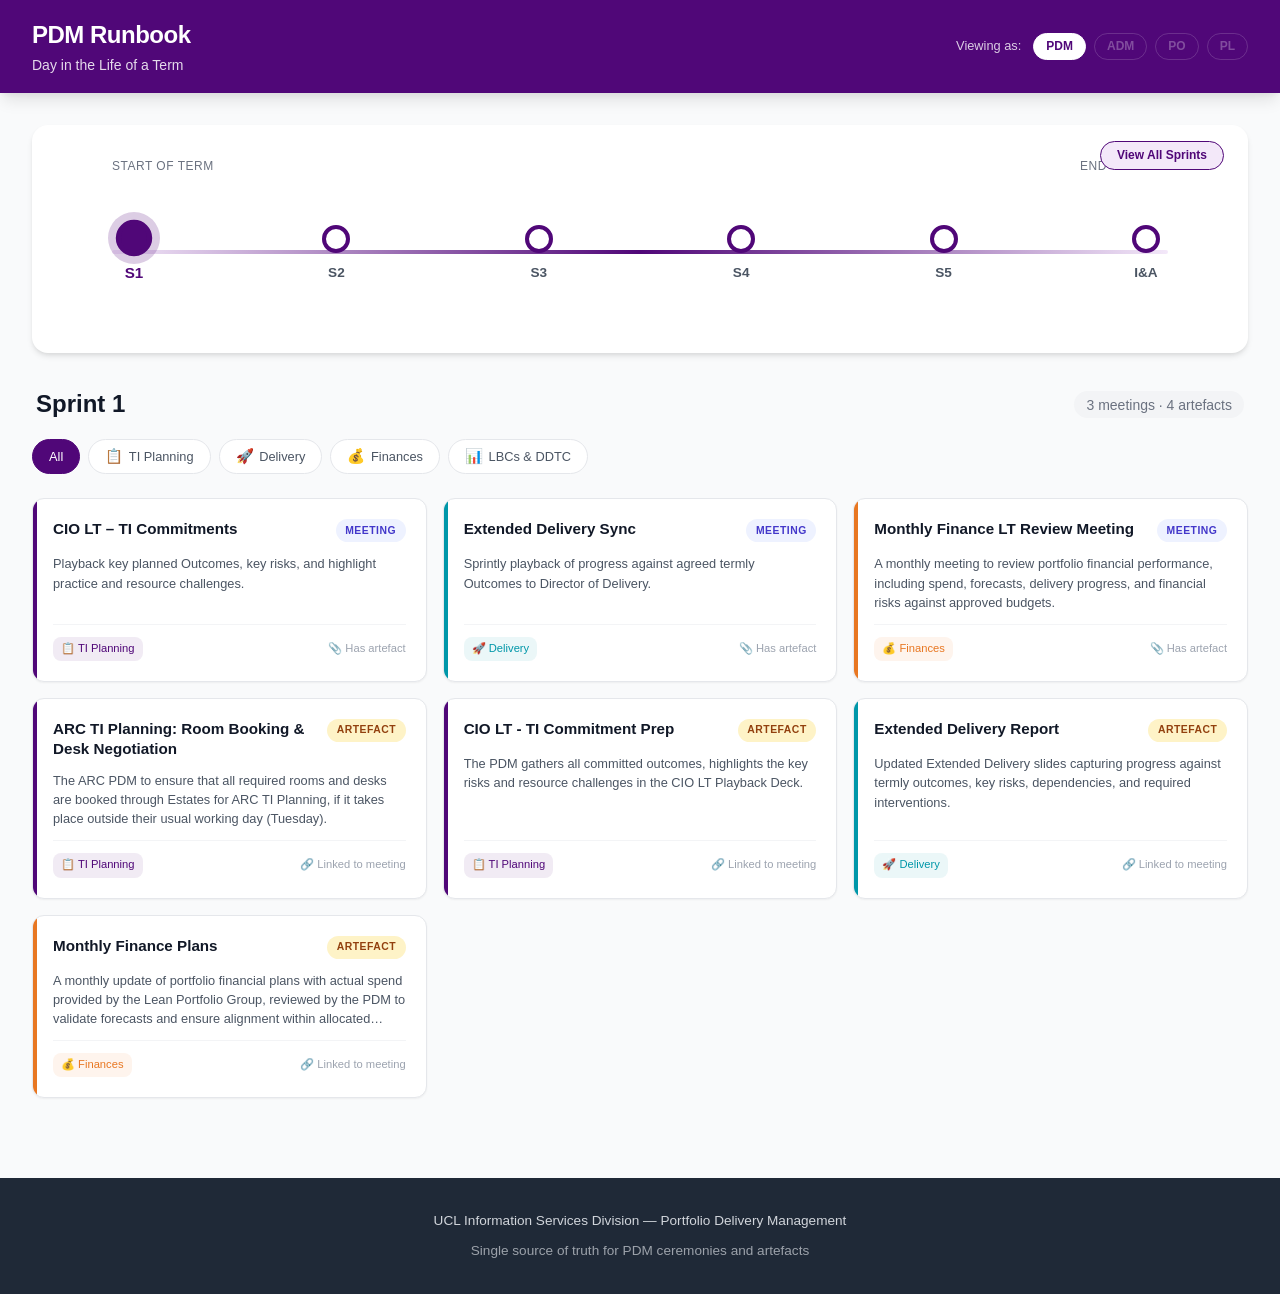
==== preview.html @ ee5b120e "Add files via upload" ====
<!DOCTYPE html>
<html lang="en">
<head>
    <meta charset="UTF-8">
    <meta name="viewport" content="width=device-width, initial-scale=1.0">
    <title>PDM Runbook — Day in the Life of a Term</title>
    <style>
/* ========== CSS VARIABLES (UCL Branding) ========== */
:root {
    --ucl-purple: #500778;
    --ucl-purple-light: #6B2D8B;
    --ucl-purple-lighter: #F3E8F9;
    --ucl-purple-bg: #FAF5FC;
    --ucl-teal: #0097A9;
    --ucl-orange: #E87722;
    --ucl-red: #8C1515;
    --ucl-green: #2E7D32;
    --white: #FFFFFF;
    --gray-50: #F9FAFB;
    --gray-100: #F3F4F6;
    --gray-200: #E5E7EB;
    --gray-300: #D1D5DB;
    --gray-400: #9CA3AF;
    --gray-500: #6B7280;
    --gray-600: #4B5563;
    --gray-700: #374151;
    --gray-800: #1F2937;
    --gray-900: #111827;
    --shadow-sm: 0 1px 2px rgba(0,0,0,0.05);
    --shadow-md: 0 4px 6px -1px rgba(0,0,0,0.1), 0 2px 4px -1px rgba(0,0,0,0.06);
    --shadow-lg: 0 10px 15px -3px rgba(0,0,0,0.1), 0 4px 6px -2px rgba(0,0,0,0.05);
    --shadow-xl: 0 20px 25px -5px rgba(0,0,0,0.1), 0 10px 10px -5px rgba(0,0,0,0.04);
    --radius-sm: 6px;
    --radius-md: 8px;
    --radius-lg: 12px;
    --radius-xl: 16px;
    --transition: 0.2s ease;
}

/* ========== RESET & BASE ========== */
*, *::before, *::after {
    box-sizing: border-box;
    margin: 0;
    padding: 0;
}

html {
    scroll-behavior: smooth;
}

body {
    font-family: -apple-system, BlinkMacSystemFont, 'Segoe UI', Roboto, 'Helvetica Neue', Arial, sans-serif;
    background: var(--gray-50);
    color: var(--gray-800);
    line-height: 1.6;
    min-height: 100vh;
}

/* ========== HEADER ========== */
.site-header {
    background: var(--ucl-purple);
    color: var(--white);
    padding: 1rem 2rem;
    position: sticky;
    top: 0;
    z-index: 100;
    box-shadow: var(--shadow-lg);
}

.header-content {
    max-width: 1400px;
    margin: 0 auto;
    display: flex;
    justify-content: space-between;
    align-items: center;
    flex-wrap: wrap;
    gap: 1rem;
}

.site-title {
    font-size: 1.5rem;
    font-weight: 700;
    letter-spacing: -0.5px;
}

.site-subtitle {
    font-size: 0.875rem;
    opacity: 0.85;
    font-weight: 400;
}

.persona-selector {
    display: flex;
    align-items: center;
    gap: 0.75rem;
}

.persona-label {
    font-size: 0.8rem;
    opacity: 0.8;
}

.persona-badges {
    display: flex;
    gap: 0.5rem;
}

.persona-badge {
    padding: 0.35rem 0.75rem;
    border-radius: 20px;
    border: 1.5px solid rgba(255,255,255,0.4);
    background: transparent;
    color: rgba(255,255,255,0.7);
    font-size: 0.75rem;
    font-weight: 600;
    cursor: pointer;
    transition: var(--transition);
}

.persona-badge.active {
    background: var(--white);
    color: var(--ucl-purple);
    border-color: var(--white);
}

.persona-badge.disabled {
    opacity: 0.4;
    cursor: not-allowed;
}

/* ========== MAIN CONTENT ========== */
.main-content {
    max-width: 1400px;
    margin: 0 auto;
    padding: 2rem;
}

/* ========== TIMELINE ========== */
.timeline-section {
    background: var(--white);
    border-radius: var(--radius-xl);
    padding: 2rem 3rem;
    margin-bottom: 2rem;
    box-shadow: var(--shadow-md);
    position: relative;
}

.timeline-labels {
    display: flex;
    justify-content: space-between;
    margin-bottom: 0.5rem;
    padding: 0 2rem;
}

.timeline-label-start,
.timeline-label-end {
    font-size: 0.75rem;
    color: var(--gray-500);
    font-weight: 500;
    text-transform: uppercase;
    letter-spacing: 0.5px;
}

.timeline-container {
    position: relative;
    padding: 2rem 2rem;
}

.timeline-line {
    position: absolute;
    top: 50%;
    left: 2rem;
    right: 2rem;
    height: 4px;
    background: linear-gradient(90deg, var(--ucl-purple-lighter), var(--ucl-purple), var(--ucl-purple-lighter));
    border-radius: 2px;
    transform: translateY(-50%);
}

.timeline-nodes {
    position: relative;
    display: flex;
    justify-content: space-between;
    align-items: center;
    z-index: 2;
}

.timeline-node {
    display: flex;
    flex-direction: column;
    align-items: center;
    gap: 0.75rem;
    background: none;
    border: none;
    cursor: pointer;
    transition: var(--transition);
    padding: 0.5rem;
}

.timeline-node:hover .node-dot {
    transform: scale(1.2);
    box-shadow: 0 0 0 6px rgba(80, 7, 120, 0.15);
}

.timeline-node.active .node-dot {
    background: var(--ucl-purple);
    transform: scale(1.3);
    box-shadow: 0 0 0 6px rgba(80, 7, 120, 0.2);
}

.node-dot {
    width: 28px;
    height: 28px;
    border-radius: 50%;
    background: var(--white);
    border: 4px solid var(--ucl-purple);
    transition: var(--transition);
}

.timeline-node.active .node-dot {
    background: var(--ucl-purple);
}

.node-label {
    font-size: 0.85rem;
    font-weight: 700;
    color: var(--gray-600);
    transition: var(--transition);
}

.timeline-node.active .node-label {
    color: var(--ucl-purple);
    font-size: 0.95rem;
}

.view-all-btn {
    position: absolute;
    top: 1rem;
    right: 1.5rem;
    padding: 0.4rem 1rem;
    background: var(--ucl-purple-lighter);
    color: var(--ucl-purple);
    border: 1.5px solid var(--ucl-purple);
    border-radius: 20px;
    font-size: 0.75rem;
    font-weight: 600;
    cursor: pointer;
    transition: var(--transition);
}

.view-all-btn:hover {
    background: var(--ucl-purple);
    color: var(--white);
}

.view-all-btn.active {
    background: var(--ucl-purple);
    color: var(--white);
}

/* ========== SPRINT HEADER ========== */
.sprint-header {
    display: flex;
    justify-content: space-between;
    align-items: center;
    margin-bottom: 1rem;
    padding: 0 0.25rem;
}

.sprint-title {
    font-size: 1.5rem;
    font-weight: 700;
    color: var(--gray-900);
}

.sprint-count {
    font-size: 0.875rem;
    color: var(--gray-500);
    background: var(--gray-100);
    padding: 0.35rem 0.75rem;
    border-radius: 20px;
}

/* ========== CATEGORY FILTER ========== */
.category-filter {
    display: flex;
    gap: 0.5rem;
    margin-bottom: 1.5rem;
    flex-wrap: wrap;
}

.filter-btn {
    padding: 0.5rem 1rem;
    border: 1.5px solid var(--gray-200);
    background: var(--white);
    border-radius: 20px;
    font-size: 0.8rem;
    font-weight: 500;
    color: var(--gray-600);
    cursor: pointer;
    transition: var(--transition);
    display: flex;
    align-items: center;
    gap: 0.35rem;
}

.filter-btn:hover {
    border-color: var(--ucl-purple);
    color: var(--ucl-purple);
}

.filter-btn.active {
    background: var(--ucl-purple);
    color: var(--white);
    border-color: var(--ucl-purple);
}

.filter-icon {
    font-size: 0.9rem;
}

/* ========== CEREMONIES GRID ========== */
.ceremonies-grid {
    display: grid;
    grid-template-columns: repeat(auto-fill, minmax(340px, 1fr));
    gap: 1rem;
    margin-bottom: 3rem;
}

.ceremony-card {
    background: var(--white);
    border-radius: var(--radius-lg);
    padding: 1.25rem;
    box-shadow: var(--shadow-sm);
    border: 1px solid var(--gray-200);
    cursor: pointer;
    transition: var(--transition);
    display: flex;
    flex-direction: column;
    gap: 0.75rem;
    position: relative;
    overflow: hidden;
}

.ceremony-card::before {
    content: '';
    position: absolute;
    top: 0;
    left: 0;
    width: 4px;
    height: 100%;
    border-radius: 4px 0 0 4px;
}

.ceremony-card[data-category="ti-planning"]::before { background: var(--ucl-purple); }
.ceremony-card[data-category="delivery"]::before { background: var(--ucl-teal); }
.ceremony-card[data-category="finances"]::before { background: var(--ucl-orange); }
.ceremony-card[data-category="lbcs-ddtc"]::before { background: var(--ucl-red); }

.ceremony-card:hover {
    box-shadow: var(--shadow-lg);
    transform: translateY(-2px);
    border-color: var(--gray-300);
}

.card-header {
    display: flex;
    justify-content: space-between;
    align-items: flex-start;
    gap: 0.5rem;
}

.card-title {
    font-size: 0.95rem;
    font-weight: 600;
    color: var(--gray-900);
    line-height: 1.3;
}

.card-type-badge {
    padding: 0.2rem 0.6rem;
    border-radius: 12px;
    font-size: 0.65rem;
    font-weight: 600;
    text-transform: uppercase;
    letter-spacing: 0.5px;
    white-space: nowrap;
    flex-shrink: 0;
}

.card-type-badge.meeting {
    background: #EEF2FF;
    color: #4338CA;
}

.card-type-badge.artefact {
    background: #FEF3C7;
    color: #92400E;
}

.card-description {
    font-size: 0.8rem;
    color: var(--gray-600);
    line-height: 1.5;
    display: -webkit-box;
    -webkit-line-clamp: 3;
    -webkit-box-orient: vertical;
    overflow: hidden;
}

.card-footer {
    display: flex;
    justify-content: space-between;
    align-items: center;
    margin-top: auto;
    padding-top: 0.75rem;
    border-top: 1px solid var(--gray-100);
}

.card-category {
    font-size: 0.7rem;
    font-weight: 500;
    padding: 0.2rem 0.5rem;
    border-radius: 8px;
}

.card-category[data-category="ti-planning"] {
    background: rgba(80, 7, 120, 0.08);
    color: var(--ucl-purple);
}

.card-category[data-category="delivery"] {
    background: rgba(0, 151, 169, 0.08);
    color: var(--ucl-teal);
}

.card-category[data-category="finances"] {
    background: rgba(232, 119, 34, 0.08);
    color: var(--ucl-orange);
}

.card-category[data-category="lbcs-ddtc"] {
    background: rgba(140, 21, 21, 0.08);
    color: var(--ucl-red);
}

.card-sprints {
    display: flex;
    gap: 0.25rem;
}

.card-sprint-dot {
    width: 8px;
    height: 8px;
    border-radius: 50%;
    background: var(--gray-300);
}

.card-sprint-dot.active {
    background: var(--ucl-purple);
}

.card-link-indicator {
    font-size: 0.7rem;
    color: var(--gray-400);
    display: flex;
    align-items: center;
    gap: 0.25rem;
}

/* ========== EMPTY STATE ========== */
.empty-state {
    grid-column: 1 / -1;
    text-align: center;
    padding: 3rem;
    color: var(--gray-500);
}

.empty-state-icon {
    font-size: 3rem;
    margin-bottom: 1rem;
}

.empty-state-text {
    font-size: 1rem;
    font-weight: 500;
}

/* ========== DETAIL PANEL (MODAL) ========== */
.detail-overlay {
    position: fixed;
    top: 0;
    left: 0;
    width: 100%;
    height: 100%;
    background: rgba(0, 0, 0, 0.5);
    z-index: 1000;
    display: none;
    align-items: center;
    justify-content: center;
    padding: 2rem;
    opacity: 0;
    transition: opacity 0.3s ease;
}

.detail-overlay.visible {
    display: flex;
    opacity: 1;
}

.detail-panel {
    background: var(--white);
    border-radius: var(--radius-xl);
    width: 100%;
    max-width: 700px;
    max-height: 85vh;
    overflow-y: auto;
    padding: 2rem;
    position: relative;
    box-shadow: var(--shadow-xl);
    animation: slideUp 0.3s ease;
}

@keyframes slideUp {
    from {
        transform: translateY(20px);
        opacity: 0;
    }
    to {
        transform: translateY(0);
        opacity: 1;
    }
}

.detail-close {
    position: absolute;
    top: 1rem;
    right: 1rem;
    width: 36px;
    height: 36px;
    border-radius: 50%;
    border: none;
    background: var(--gray-100);
    color: var(--gray-600);
    font-size: 1.5rem;
    cursor: pointer;
    display: flex;
    align-items: center;
    justify-content: center;
    transition: var(--transition);
}

.detail-close:hover {
    background: var(--gray-200);
    color: var(--gray-800);
}

.detail-header {
    display: flex;
    gap: 0.5rem;
    margin-bottom: 0.75rem;
}

.detail-type-badge {
    padding: 0.3rem 0.75rem;
    border-radius: 12px;
    font-size: 0.7rem;
    font-weight: 600;
    text-transform: uppercase;
    letter-spacing: 0.5px;
}

.detail-type-badge.meeting {
    background: #EEF2FF;
    color: #4338CA;
}

.detail-type-badge.artefact {
    background: #FEF3C7;
    color: #92400E;
}

.detail-category-badge {
    padding: 0.3rem 0.75rem;
    border-radius: 12px;
    font-size: 0.7rem;
    font-weight: 600;
}

.detail-title {
    font-size: 1.5rem;
    font-weight: 700;
    color: var(--gray-900);
    margin-bottom: 1.5rem;
    padding-right: 2rem;
}

.detail-sections {
    display: flex;
    flex-direction: column;
    gap: 1.5rem;
}

.detail-section h3 {
    font-size: 0.85rem;
    font-weight: 600;
    color: var(--gray-500);
    text-transform: uppercase;
    letter-spacing: 0.5px;
    margin-bottom: 0.5rem;
    display: flex;
    align-items: center;
    gap: 0.4rem;
}

.section-icon {
    font-size: 1rem;
}

.detail-section p {
    font-size: 0.9rem;
    color: var(--gray-700);
    line-height: 1.7;
}

.detail-section ul {
    list-style: none;
    padding: 0;
}

.detail-section ul li {
    font-size: 0.9rem;
    color: var(--gray-700);
    padding: 0.35rem 0;
    padding-left: 1.25rem;
    position: relative;
    line-height: 1.5;
}

.detail-section ul li::before {
    content: '✓';
    position: absolute;
    left: 0;
    color: var(--ucl-green);
    font-weight: 700;
    font-size: 0.8rem;
}

.attendees-list {
    display: flex;
    flex-wrap: wrap;
    gap: 0.4rem;
}

.attendee-tag {
    padding: 0.3rem 0.7rem;
    background: var(--gray-100);
    border-radius: 16px;
    font-size: 0.8rem;
    color: var(--gray-700);
}

.sprint-tags {
    display: flex;
    flex-wrap: wrap;
    gap: 0.4rem;
}

.sprint-tag {
    padding: 0.3rem 0.7rem;
    background: var(--ucl-purple-lighter);
    color: var(--ucl-purple);
    border-radius: 16px;
    font-size: 0.8rem;
    font-weight: 500;
}

.related-link {
    display: inline-flex;
    align-items: center;
    gap: 0.4rem;
    padding: 0.5rem 1rem;
    background: var(--gray-50);
    border: 1.5px solid var(--gray-200);
    border-radius: var(--radius-md);
    font-size: 0.85rem;
    color: var(--ucl-purple);
    font-weight: 500;
    cursor: pointer;
    transition: var(--transition);
    text-decoration: none;
}

.related-link:hover {
    background: var(--ucl-purple-lighter);
    border-color: var(--ucl-purple);
}

/* ========== FOOTER ========== */
.site-footer {
    background: var(--gray-800);
    color: var(--gray-300);
    padding: 2rem;
    text-align: center;
}

.footer-content p {
    font-size: 0.85rem;
}

.footer-note {
    font-size: 0.75rem;
    opacity: 0.7;
    margin-top: 0.5rem;
}

/* ========== RESPONSIVE ========== */
@media (max-width: 768px) {
    .header-content {
        flex-direction: column;
        align-items: flex-start;
    }

    .main-content {
        padding: 1rem;
    }

    .timeline-section {
        padding: 1.5rem 1rem;
    }

    .timeline-container {
        padding: 2rem 0.5rem;
    }

    .timeline-labels {
        padding: 0 0.5rem;
    }

    .node-label {
        font-size: 0.7rem;
    }

    .node-dot {
        width: 22px;
        height: 22px;
        border-width: 3px;
    }

    .ceremonies-grid {
        grid-template-columns: 1fr;
    }

    .category-filter {
        overflow-x: auto;
        flex-wrap: nowrap;
        padding-bottom: 0.5rem;
    }

    .filter-btn {
        white-space: nowrap;
    }

    .detail-overlay {
        padding: 1rem;
    }

    .detail-panel {
        padding: 1.5rem;
        max-height: 90vh;
    }

    .detail-title {
        font-size: 1.25rem;
    }

    .sprint-header {
        flex-direction: column;
        align-items: flex-start;
        gap: 0.5rem;
    }
}

@media (max-width: 480px) {
    .timeline-nodes {
        gap: 0;
    }

    .timeline-node {
        padding: 0.25rem;
    }

    .view-all-btn {
        position: static;
        margin-top: 1rem;
        width: 100%;
    }
}

</style>
</head>
<body>
    <!-- Header -->
    <header class="site-header">
        <div class="header-content">
            <div class="header-left">
                <h1 class="site-title">PDM Runbook</h1>
                <p class="site-subtitle">Day in the Life of a Term</p>
            </div>
            <div class="header-right">
                <div class="persona-selector">
                    <span class="persona-label">Viewing as:</span>
                    <div class="persona-badges">
                        <button class="persona-badge active" data-persona="pdm">PDM</button>
                        <button class="persona-badge disabled" data-persona="adm" title="Coming Soon">ADM</button>
                        <button class="persona-badge disabled" data-persona="po" title="Coming Soon">PO</button>
                        <button class="persona-badge disabled" data-persona="pl" title="Coming Soon">PL</button>
                    </div>
                </div>
            </div>
        </div>
    </header>

    <!-- Main Content -->
    <main class="main-content">
        <!-- Timeline Section -->
        <section class="timeline-section">
            <div class="timeline-labels">
                <span class="timeline-label-start">Start of Term</span>
                <span class="timeline-label-end">End of Term</span>
            </div>
            <div class="timeline-container">
                <div class="timeline-line"></div>
                <div class="timeline-nodes">
                    <button class="timeline-node active" data-sprint="sprint-1">
                        <span class="node-dot"></span>
                        <span class="node-label">S1</span>
                    </button>
                    <button class="timeline-node" data-sprint="sprint-2">
                        <span class="node-dot"></span>
                        <span class="node-label">S2</span>
                    </button>
                    <button class="timeline-node" data-sprint="sprint-3">
                        <span class="node-dot"></span>
                        <span class="node-label">S3</span>
                    </button>
                    <button class="timeline-node" data-sprint="sprint-4">
                        <span class="node-dot"></span>
                        <span class="node-label">S4</span>
                    </button>
                    <button class="timeline-node" data-sprint="sprint-5">
                        <span class="node-dot"></span>
                        <span class="node-label">S5</span>
                    </button>
                    <button class="timeline-node" data-sprint="sprint-6-ia">
                        <span class="node-dot"></span>
                        <span class="node-label">I&A</span>
                    </button>
                </div>
            </div>
            <button class="view-all-btn" id="viewAllBtn">View All Sprints</button>
        </section>

        <!-- Sprint Header -->
        <section class="sprint-header" id="sprintHeader">
            <h2 class="sprint-title" id="sprintTitle">Sprint 1</h2>
            <div class="sprint-meta">
                <span class="sprint-count" id="sprintCount"></span>
            </div>
        </section>

        <!-- Category Filter -->
        <section class="category-filter">
            <button class="filter-btn active" data-category="all">All</button>
            <button class="filter-btn" data-category="ti-planning">
                <span class="filter-icon">📋</span> TI Planning
            </button>
            <button class="filter-btn" data-category="delivery">
                <span class="filter-icon">🚀</span> Delivery
            </button>
            <button class="filter-btn" data-category="finances">
                <span class="filter-icon">💰</span> Finances
            </button>
            <button class="filter-btn" data-category="lbcs-ddtc">
                <span class="filter-icon">📊</span> LBCs & DDTC
            </button>
        </section>

        <!-- Ceremonies Grid -->
        <section class="ceremonies-grid" id="ceremoniesGrid">
            <!-- Populated by JavaScript -->
        </section>

        <!-- Ceremony Detail Panel (Modal) -->
        <div class="detail-overlay" id="detailOverlay">
            <div class="detail-panel" id="detailPanel">
                <button class="detail-close" id="detailClose">&times;</button>
                <div class="detail-header">
                    <span class="detail-type-badge" id="detailTypeBadge"></span>
                    <span class="detail-category-badge" id="detailCategoryBadge"></span>
                </div>
                <h2 class="detail-title" id="detailTitle"></h2>
                
                <div class="detail-sections">
                    <div class="detail-section">
                        <h3><span class="section-icon">📌</span> What</h3>
                        <p id="detailDescription"></p>
                    </div>

                    <div class="detail-section">
                        <h3><span class="section-icon">🎯</span> Outcome</h3>
                        <p id="detailOutcome"></p>
                    </div>

                    <div class="detail-section">
                        <h3><span class="section-icon">👥</span> Who Attends</h3>
                        <div id="detailAttendees"></div>
                    </div>

                    <div class="detail-section" id="responsibilitiesSection">
                        <h3><span class="section-icon">✅</span> PDM Key Responsibilities</h3>
                        <ul id="detailResponsibilities"></ul>
                    </div>

                    <div class="detail-section">
                        <h3><span class="section-icon">🗓️</span> When</h3>
                        <div class="sprint-tags" id="detailSprints"></div>
                    </div>

                    <div class="detail-section" id="relatedSection">
                        <h3><span class="section-icon">🔗</span> Related</h3>
                        <div id="detailRelated"></div>
                    </div>
                </div>
            </div>
        </div>
    </main>

    <!-- Footer -->
    <footer class="site-footer">
        <div class="footer-content">
            <p>UCL Information Services Division — Portfolio Delivery Management</p>
            <p class="footer-note">Single source of truth for PDM ceremonies and artefacts</p>
        </div>
    </footer>

    <script>
// PDM Runbook - Ceremony Data
const CEREMONIES_DATA = {
  personas: [
    { id: "pdm", name: "Portfolio Delivery Manager", shortName: "PDM", active: true },
    { id: "adm", name: "Agile Delivery Manager", shortName: "ADM", active: false },
    { id: "po", name: "Product Owner", shortName: "PO", active: false },
    { id: "pl", name: "Portfolio Lead", shortName: "PL", active: false }
  ],

  sprints: [
    { id: "sprint-1", name: "Sprint 1", shortName: "S1", position: 1 },
    { id: "sprint-2", name: "Sprint 2", shortName: "S2", position: 2 },
    { id: "sprint-3", name: "Sprint 3", shortName: "S3", position: 3 },
    { id: "sprint-4", name: "Sprint 4", shortName: "S4", position: 4 },
    { id: "sprint-5", name: "Sprint 5", shortName: "S5", position: 5 },
    { id: "sprint-6-ia", name: "Sprint 6 (I&A)", shortName: "I&A", position: 6 }
  ],

  categories: [
    { id: "ti-planning", name: "TI Planning", color: "#500778", icon: "📋" },
    { id: "delivery", name: "Delivery", color: "#0097A9", icon: "🚀" },
    { id: "finances", name: "Finances", color: "#E87722", icon: "💰" },
    { id: "lbcs-ddtc", name: "LBCs & DDTC", color: "#8C1515", icon: "📊" }
  ],

  activityGroups: [
    { id: "CIO", name: "CIO LT Commitments" },
    { id: "TIP", name: "TI Planning" },
    { id: "IAD", name: "Inspect & Adapt" },
    { id: "PV", name: "Portfolio Vision" },
    { id: "VoV", name: "Vision of Visions" },
    { id: "EDS", name: "Extended Delivery Sync" },
    { id: "DHPR", name: "Delivery Health & Portfolio Review" },
    { id: "RM", name: "Resource Meeting" },
    { id: "JAM", name: "Jamboree" },
    { id: "SD", name: "Showcase Demo" },
    { id: "MFKT", name: "Monthly Finance Review" },
    { id: "DDTC", name: "Digital Delivery & Transformation Committee" },
    { id: "DDTCR", name: "Pre-DDTC (Risks)" }
  ],

  ceremonies: [
    // ========== TI PLANNING ==========
    {
      id: "cio-lt-commitments",
      name: "CIO LT – TI Commitments",
      category: "ti-planning",
      type: "meeting",
      activityGroup: "CIO",
      sprints: ["sprint-1"],
      description: "Playback key planned Outcomes, key risks, and highlight practice and resource challenges.",
      outcome: "Confirmed alignment across the portfolios, agreed key priorities and dependency resolutions, and identified actions required to address outstanding risks.",
      whoAttends: "CIO LT, PDMs and LPG",
      keyResponsibilities: "",
      relatedArtefact: "cio-lt-prep"
    },
    {
      id: "cio-lt-prep",
      name: "CIO LT - TI Commitment Prep",
      category: "ti-planning",
      type: "artefact",
      activityGroup: "CIO",
      sprints: ["sprint-1"],
      description: "The PDM gathers all committed outcomes, highlights the key risks and resource challenges in the CIO LT Playback Deck.",
      outcome: "The CIO LT Playback Deck is updated.",
      whoAttends: "Change Portfolio Manager",
      keyResponsibilities: "",
      relatedMeeting: "cio-lt-commitments"
    },
    {
      id: "ti-planning-meeting",
      name: "TI Planning",
      category: "ti-planning",
      type: "meeting",
      activityGroup: "TIP",
      sprints: ["sprint-6-ia"],
      description: "A quarterly, collaborative event that serves as the heartbeat of agile working at UCL, aligning all the teams to a shared mission and vision. This event includes stakeholders from outside ISD, ISD Leadership and all Product/Platform Team members and occurs within the Innovation and Planning (IP) Iteration.",
      outcome: "Aligned iteration plans and objectives across all teams, with clear priorities, dependencies identified, and commitment to delivering the Termly Increment goals.",
      whoAttends: "Product and Platform Teams, Product and Platform Owners, Change Portfolio Leadership Teams, Lean Portfolio Group, Centre of Excellence, ISD Leadership, Relevant key stakeholders external to ISD",
      keyResponsibilities: "Coordinates and facilitates the Change Portfolio TI event\nEnsures the Change Portfolio Programme board is updated\nEnsures plans are realistic / dependencies are tracked and resolved\nRisks are ROAMed",
      relatedArtefact: null
    },
    {
      id: "arc-room-booking",
      name: "ARC TI Planning: Room Booking & Desk Negotiation",
      category: "ti-planning",
      type: "artefact",
      activityGroup: "TIP",
      sprints: ["sprint-1"],
      description: "The ARC PDM to ensure that all required rooms and desks are booked through Estates for ARC TI Planning, if it takes place outside their usual working day (Tuesday).",
      outcome: "All required rooms and desks are booked.",
      whoAttends: "ARC PDM, Estates Bidborough Building Manager",
      keyResponsibilities: "",
      relatedMeeting: "ti-planning-meeting"
    },
    {
      id: "ti-planning-floor-plan",
      name: "TI Planning Floor Plan",
      category: "ti-planning",
      type: "artefact",
      activityGroup: "TIP",
      sprints: ["sprint-3"],
      description: "The purpose of this activity is for the PDM to review the floor plan with their teams, ensure that all AV equipment is assigned, and confirm that each team has been allocated an appropriate space.",
      outcome: "All AV equipment is assigned, and each team has been allocated an appropriate space.",
      whoAttends: "Portfolio Delivery Manager, Agile Delivery Manager",
      keyResponsibilities: "",
      relatedMeeting: "ti-planning-meeting"
    },
    {
      id: "ti-planning-agenda-keynote",
      name: "Plan TI Planning Agenda & Keynote",
      category: "ti-planning",
      type: "artefact",
      activityGroup: "TIP",
      sprints: ["sprint-3"],
      description: "The PDM prepares and communicates the TI Planning agenda and keynote, ensuring alignment on the portfolio-specific agenda and overall plan, and that all teams are informed, aligned, and ready to participate effectively.",
      outcome: "Clear, communicated TI Planning agenda and keynote, with all teams aligned, informed, and prepared to participate in the session.",
      whoAttends: "Change Portfolio Delivery Manager, All teams within the Change Portfolio",
      keyResponsibilities: "",
      relatedMeeting: "ti-planning-meeting"
    },
    {
      id: "ti-planning-party-prep",
      name: "TI Planning Party Prep",
      category: "ti-planning",
      type: "artefact",
      activityGroup: "TIP",
      sprints: ["sprint-4"],
      description: "For each TI Planning event, a different Portfolio Delivery Manager is assigned to coordinate the TI Planning social event. The purpose of this activity is to ensure the PDM plans and manages all required arrangements in advance, including allocating time in their diary to deliver the event successfully.",
      outcome: "The social event budget is confirmed with the ITTPD Director, risk assessment submitted and approved, snacks, food and drinks are arranged, the designated area is clean at the end of the event.",
      whoAttends: "Change Portfolio Delivery Manager",
      keyResponsibilities: "Confirm the social event budget with the ITPPD Director\nArrange snacks, food, and drinks\nComplete the event risk assessment before the event\nEnsure the designated area is clean and tidy at the end of the event",
      relatedMeeting: "ti-planning-party"
    },
    {
      id: "ti-planning-party",
      name: "TI Planning Party",
      category: "ti-planning",
      type: "meeting",
      activityGroup: "TIP",
      sprints: ["sprint-6-ia"],
      description: "The assigned PDM coordinates the TI Planning social event, ensuring invites are sent, logistics are organised, and the event runs smoothly, with the designated area left clean afterwards.",
      outcome: "A well-organised and smoothly executed social event, with all arrangements managed, attendees engaged, and the venue left in good order.",
      whoAttends: "ISD, and various institutional stakeholders",
      keyResponsibilities: "Confirm with the ITPPD Director the overall budget for the social\nOrder snacks, food, drinks\nComplete the Risk Assessment for the social\nMake sure that the area that is assigned for the social is clean at the end",
      relatedArtefact: "ti-planning-party-prep"
    },
    {
      id: "day-1-management-review",
      name: "Day 1 Management Review",
      category: "ti-planning",
      type: "meeting",
      activityGroup: "TIP",
      sprints: ["sprint-6-ia"],
      description: "To review alignment across all portfolios, assess risks, dependencies and capacity, and confirm priorities and delivery confidence ahead of the start of the TI.",
      outcome: "Confirmed alignment across the portfolios, agreed key priorities and dependency resolutions, and identified actions required to address outstanding risks.",
      whoAttends: "CIO, Director of Delivery, Director of Strategic Change, Portfolio Leadership Groups (PDMs, Portfolio Owners, Portfolio Leads, Portfolio BAs, Portfolio Architects) and Capability Leads",
      keyResponsibilities: "",
      relatedArtefact: null
    },
    {
      id: "day-2-management-review",
      name: "Day 2 Management Review",
      category: "ti-planning",
      type: "meeting",
      activityGroup: "TIP",
      sprints: ["sprint-6-ia"],
      description: "To review alignment across all portfolios, assess risks, dependencies and capacity, and confirm priorities and delivery confidence ahead of the start of the TI.",
      outcome: "Confirmed alignment across the portfolios, agreed key priorities and dependency resolutions, and identified actions required to address outstanding risks.",
      whoAttends: "CIO, Director of Delivery, Director of Strategic Change, Portfolio Leadership Groups (PDMs, Portfolio Owners, Portfolio Leads, Portfolio BAs, Portfolio Architects) and Capability Leads",
      keyResponsibilities: "Talk with their teams about all committed, stretched and uncommitted outcomes\nMake sure that their Change Portfolio has updated the required slides/spreadsheets",
      relatedArtefact: "present-outcomes-day2"
    },
    {
      id: "present-outcomes-day2",
      name: "Present Outcomes on TI Planning Day 2",
      category: "ti-planning",
      type: "artefact",
      activityGroup: "TIP",
      sprints: ["sprint-6-ia"],
      description: "This session is intended to provide all committed outcomes/objectives per portfolio, any stretched outcomes or any outcomes that the portfolio won't be able to deliver and provide reasons why they won't be able to deliver it.",
      outcome: "All committed, stretched and uncommitted outcomes are presented and documented.",
      whoAttends: "ITTPD Director, Change Portfolio Owner, Portfolio Delivery Manager, Change Portfolio Lead, Head of LPG",
      keyResponsibilities: "Talk with their teams about all committed, stretched and uncommitted outcomes\nMake sure that their Change Portfolio has updated the required slides/spreadsheets",
      relatedMeeting: "day-2-management-review"
    },
    {
      id: "ti-risks-dependencies",
      name: "TI Risks & Dependencies",
      category: "ti-planning",
      type: "meeting",
      activityGroup: "TIP",
      sprints: ["sprint-5"],
      description: "The purpose of this quarterly activity is to provide a cross-portfolio view of key risks, dependencies, and planned initiatives identified during Term Increment (TI) Planning. It enables portfolios to share a high-level view of the work they intend to deliver in the upcoming term and ensures that interdependencies are identified, communicated, and incorporated into planning activities. The aim is to build shared visibility across portfolios, align priorities, and surface key risks and dependencies early to support effective delivery planning and coordination.",
      outcome: "All risks and cross-portfolio dependencies are outlined.",
      whoAttends: "ITTPD Director, Change Portfolio Owner, Portfolio Delivery Manager, Change Portfolio Lead, Lean Portfolio Group",
      keyResponsibilities: "Ensure that all identified cross-portfolio risks and dependencies are documented and shared with relevant portfolios and stakeholders\nEnsure that delivery teams are aware of dependencies where other teams or portfolios rely on their inputs, deliverables, or expertise\nCoordinate with teams to confirm that dependency-related activities and additional work are included in planning where required\nFacilitate discussions between portfolios to clarify timelines, ownership, and delivery expectations for dependent work\nSupport alignment during TI Planning by ensuring that teams understand when dependent deliverables are expected to be completed\nMonitor and escalate any unresolved risks or dependencies that may impact delivery commitments for the upcoming term",
      relatedArtefact: null
    },
    {
      id: "inspect-adapt-demo",
      name: "Inspect & Adapt Demo",
      category: "ti-planning",
      type: "meeting",
      activityGroup: "IAD",
      sprints: ["sprint-6-ia"],
      description: "In this ceremony full term progress is demonstrated and measured against goals. This is also the time when the team reviews any metrics they had agreed to track for the term. It is also a retrospective and problem-solving workshop for teams to reflect on their ways of working with a view to embracing a culture of continuous improvement.",
      outcome: "Full-term progress is reviewed against goals, metrics are assessed, and teams reflect and problem-solve to drive continuous improvement.",
      whoAttends: "Change Portfolio Chair, Change Portfolio Product Management, Relevant Platform and Product team representatives, LPG Rep for Change Portfolio, All teams within the Change Portfolio",
      keyResponsibilities: "Facilitate the session and ensure all relevant attendees are invited",
      relatedArtefact: "inspect-adapt-prep"
    },
    {
      id: "inspect-adapt-prep",
      name: "Inspect & Adapt Prep",
      category: "ti-planning",
      type: "artefact",
      activityGroup: "IAD",
      sprints: ["sprint-6-ia"],
      description: "A consolidated summary of progress, metrics, insights, and key improvement areas captured from the term review, used to inform decision-making and drive continuous improvement actions.",
      outcome: "The Portfolio Inspect & Adapt slides are updated with portfolio progress against term outcomes, including metrics and key insights.",
      whoAttends: "Change Portfolio Chair, Change Portfolio Product Management, Relevant Platform and Product team representatives, LPG Rep for Change Portfolio, All teams within the Change Portfolio",
      keyResponsibilities: "",
      relatedMeeting: "inspect-adapt-demo"
    },
    {
      id: "portfolio-vision",
      name: "Portfolio Vision",
      category: "ti-planning",
      type: "meeting",
      activityGroup: "PV",
      sprints: ["sprint-6-ia"],
      description: "A session to define a clear, shared future vision for the portfolio that aligns strategy, guides investment decisions, and motivates teams.",
      outcome: "A well-defined and aligned portfolio vision that provides strategic direction and clarity for teams and stakeholders.",
      whoAttends: "Change Portfolio Chair, Change Portfolio Product Management, Relevant Platform and Product team representatives, LPG Rep for Change Portfolio, All teams within the Change Portfolio",
      keyResponsibilities: "Create a new vision slides\nReview the slide format with the Portfolio Leadership team\nMake sure slides are shared with their teams ahead of the session to allow enough time for teams to update\nMake sure the content is provided by their teams and it aligns with the portfolio roadmap",
      relatedArtefact: "portfolio-vision-prep"
    },
    {
      id: "portfolio-vision-prep",
      name: "Portfolio Vision Prep",
      category: "ti-planning",
      type: "artefact",
      activityGroup: "PV",
      sprints: ["sprint-6-ia"],
      description: "A set of prepared slides capturing strategic inputs, priorities, and insights that the portfolio updates ahead of the session to support defining the future vision.",
      outcome: "Portfolio Vision slides are updated with aligned strategic direction, key priorities, and a clearly articulated future state for the portfolio.",
      whoAttends: "Change Portfolio Chair, Change Portfolio Product Management, Relevant Platform and Product team representatives, LPG Rep for Change Portfolio, All teams within the Change Portfolio",
      keyResponsibilities: "Create a new vision slides\nReview the slide format with the Portfolio Leadership team\nMake sure slides are shared with their teams ahead of the session to allow enough time for teams to update\nMake sure the content is provided by their teams and it aligns with the portfolio roadmap",
      relatedMeeting: "portfolio-vision"
    },
    {
      id: "cross-portfolio-vision",
      name: "Cross Portfolio Vision (Vision of Visions)",
      category: "ti-planning",
      type: "meeting",
      activityGroup: "VoV",
      sprints: ["sprint-6-ia"],
      description: "Align the portfolios around a shared strategic vision, identify common goals, dependencies, potential resource constraints and establish a coordinated direction for delivering impactful transformation in the term.",
      outcome: "Clear cross-portfolio visibility and alignment going into TI planning.",
      whoAttends: "CIO, Director of Delivery, Portfolio Leadership Groups (PDMs, Portfolio Owners, Portfolio Leads, Portfolio BAs, Portfolio Architects) and Capability Leads, Head of LPG",
      keyResponsibilities: "Identify and list all cross-portfolio dependencies.",
      relatedArtefact: "cross-portfolio-vision-prep"
    },
    {
      id: "cross-portfolio-vision-prep",
      name: "Cross Portfolio Vision Prep (Vision of Visions Prep)",
      category: "ti-planning",
      type: "artefact",
      activityGroup: "VoV",
      sprints: ["sprint-6-ia"],
      description: "A set of updated Vision of Vision slides and a dependency tracking spreadsheet capturing cross-portfolio dependencies, priorities, and alignment inputs ahead of the session.",
      outcome: "Updated Vision of Vision slides and dependency overview, providing clear cross-portfolio visibility, aligned priorities, and readiness for coordinated TI planning.",
      whoAttends: "Change Portfolio Delivery Manager",
      keyResponsibilities: "",
      relatedMeeting: "cross-portfolio-vision"
    },

    // ========== DELIVERY ==========
    {
      id: "extended-delivery-sync",
      name: "Extended Delivery Sync",
      category: "delivery",
      type: "meeting",
      activityGroup: "EDS",
      sprints: ["sprint-1", "sprint-2", "sprint-3", "sprint-4", "sprint-5", "sprint-6-ia"],
      description: "Sprintly playback of progress against agreed termly Outcomes to Director of Delivery.",
      outcome: "The Director of Delivery and PDMs share visibility of progress against termly outcomes, addressing risks, dependencies, and any required interventions.",
      whoAttends: "Director of Delivery, PDMs, Head of Portfolio Operations",
      keyResponsibilities: "",
      relatedArtefact: "extended-delivery-report"
    },
    {
      id: "extended-delivery-report",
      name: "Extended Delivery Report",
      category: "delivery",
      type: "artefact",
      activityGroup: "EDS",
      sprints: ["sprint-1", "sprint-2", "sprint-3", "sprint-4", "sprint-5", "sprint-6-ia"],
      description: "Updated Extended Delivery slides capturing progress against termly outcomes, key risks, dependencies, and required interventions.",
      outcome: "Clear, shared visibility of progress against termly outcomes, with risks, dependencies, and interventions identified and aligned between the Director of Delivery and PDMs.",
      whoAttends: "Change Portfolio Delivery Manager",
      keyResponsibilities: "",
      relatedMeeting: "extended-delivery-sync"
    },
    {
      id: "delivery-health-portfolio-review",
      name: "Delivery Health & Portfolio Review",
      category: "delivery",
      type: "meeting",
      activityGroup: "DHPR",
      sprints: ["sprint-2", "sprint-4"],
      description: "Review updates and RAG against committed Outcomes, highlight outstanding or emerging risks and issues and review Financial position for each Change Portfolio.",
      outcome: "Provides clear visibility and opportunity for scrutiny of delivery confidence, dependencies, risks, and financial position across portfolios, enabling escalation of issues and risks, and informed decisions and resolutions.",
      whoAttends: "CIO LT, Capability Leads, PDMs, Head of LPG",
      keyResponsibilities: "",
      relatedArtefact: "delivery-health-prep"
    },
    {
      id: "delivery-health-prep",
      name: "Delivery Health & Portfolio Prep",
      category: "delivery",
      type: "artefact",
      activityGroup: "DHPR",
      sprints: ["sprint-2", "sprint-4"],
      description: "Updated Delivery Health slides capturing RAG status against committed outcomes, along with key risks, issues, dependencies, and financial position for each portfolio.",
      outcome: "Clear visibility and scrutiny of delivery confidence, dependencies, risks, and financial position across portfolios, enabling escalation and informed decision-making.",
      whoAttends: "Change Portfolio Delivery Manager",
      keyResponsibilities: "",
      relatedMeeting: "delivery-health-portfolio-review"
    },
    {
      id: "resource-meeting",
      name: "Resource Meeting ITPPD (Delivery and Dev & Test)",
      category: "delivery",
      type: "meeting",
      activityGroup: "RM",
      sprints: ["sprint-2", "sprint-4"],
      description: "This is a monthly meeting held with the PDMs to review assignments, vacancies, subcontractor contract dates, and budgets. PDMs should use this as an opportunity to discuss resource changes, and highlight opportunities for cross-portfolio development for both IT Delivery and Development and Test staff.",
      outcome: "Clear and aligned view of resource allocation, capacity, and workforce risks, with actions agreed to optimise utilisation and support cross-portfolio development opportunities.",
      whoAttends: "ITPPD Director, Staff Operations Manager, Head of LPG, Portfolio Delivery Managers, Dev & Test Representatives",
      keyResponsibilities: "",
      relatedArtefact: null
    },
    {
      id: "jamboree",
      name: "Jamboree",
      category: "delivery",
      type: "meeting",
      activityGroup: "JAM",
      sprints: ["sprint-5"],
      description: "A quarterly collaborative event designed to share insights, facilitate engaging discussions, and strengthen connections across teams. This is an in-person event, and attendance is mandatory for all Delivery and LPG roles within ITPPD.",
      outcome: "Shared understanding and strengthened collaboration across teams, with key insights exchanged and connections reinforced to support effective delivery.",
      whoAttends: "ITTPD Director, Change Portfolio Delivery Manager, Agile Delivery Manager, IT Delivery Support Officer, Lean Portfolio Group",
      keyResponsibilities: "Ensure that ADMs and Support Officers are aware of the event and attend as required",
      relatedArtefact: null
    },
    {
      id: "showcase-demo",
      name: "Showcase Demo",
      category: "delivery",
      type: "meeting",
      activityGroup: "SD",
      sprints: ["sprint-3", "sprint-4"],
      description: "To showcase progress and demonstrate delivered value across the digital change portfolios, enabling visibility, engagement, and shared learning.",
      outcome: "Stakeholders gain visibility of recent delivery achievements, provide feedback.",
      whoAttends: "Product and Platform Teams, Product and Platform Owners, Change Portfolio Leadership Teams, Lean Portfolio Group, Centre of Excellence, ISD Leadership, Relevant key stakeholders external to ISD",
      keyResponsibilities: "Identify and coordinate representation from their respective Change Portfolios for the Showcase Demo",
      relatedArtefact: "showcase-demo-agenda"
    },
    {
      id: "showcase-demo-agenda",
      name: "Showcase Demo Agenda",
      category: "delivery",
      type: "artefact",
      activityGroup: "SD",
      sprints: ["sprint-3", "sprint-4"],
      description: "The PDM to identify and coordinate representation from their respective Change Portfolios for the Showcase Demo.",
      outcome: "The Portfolio Showcase Demos are confirmed and added to the Showcase Demo Agenda.",
      whoAttends: "Product and Platform Teams, Product and Platform Owners, Change Portfolio Delivery Manager, Agile Delivery Manager",
      keyResponsibilities: "Identify and coordinate representation from their respective Change Portfolios for the Showcase Demo",
      relatedMeeting: "showcase-demo"
    },

    // ========== FINANCES ==========
    {
      id: "monthly-finance-review",
      name: "Monthly Finance LT Review Meeting",
      category: "finances",
      type: "meeting",
      activityGroup: "MFKT",
      sprints: ["sprint-1", "sprint-3", "sprint-5"],
      description: "A monthly meeting to review portfolio financial performance, including spend, forecasts, delivery progress, and financial risks against approved budgets.",
      outcome: "Clear alignment on portfolio financial position, with risks identified and actions agreed to maintain budget and delivery performance.",
      whoAttends: "Change Portfolio Owner, Change Portfolio Manager, Change Portfolio Lead",
      keyResponsibilities: "Reviewing monthly actual spend against forecast and budget with the Portfolio Leadership Team\nIdentifying variances, risks, and potential financial impacts\nDiscussing delivery delays or scope changes that may affect financial plans\nConfirming that future costs and resource requirements are reflected in forecasts\nAgreeing on any corrective actions or escalation items required",
      relatedArtefact: "monthly-finance-plans"
    },
    {
      id: "monthly-finance-plans",
      name: "Monthly Finance Plans",
      category: "finances",
      type: "artefact",
      activityGroup: "MFKT",
      sprints: ["sprint-1", "sprint-3", "sprint-5"],
      description: "A monthly update of portfolio financial plans with actual spend provided by the Lean Portfolio Group, reviewed by the PDM to validate forecasts and ensure alignment within allocated budgets.",
      outcome: "Accurate and aligned financial plans, with forecasts validated and managed within budget to support effective financial control and delivery.",
      whoAttends: "Change Portfolio Manager, Lean Portfolio Group Rep",
      keyResponsibilities: "Review the actual spend against the forecast and budget\nEnsure that ADMs and Product Owners review their forecasts and include all anticipated future costs\nEnsure that forecasts remain within the allocated budget",
      relatedMeeting: "monthly-finance-review"
    },

    // ========== LBCs & DDTC ==========
    {
      id: "ddtc-meeting",
      name: "Digital Delivery and Transformation Committee (DDTC) Meeting",
      category: "lbcs-ddtc",
      type: "meeting",
      activityGroup: "DDTC",
      sprints: ["sprint-6-ia"],
      description: "A quarterly governance meeting that maintains a single portfolio of digital investment, reviewing funding allocations, approving Lean Business Cases, and assessing portfolio risks and delivery progress across strategic change, change, enhancement, and maintenance LBCs.",
      outcome: "Approved investment decisions and Lean Business Cases, with clear alignment on priorities, risks, and progress against portfolio outcomes.",
      whoAttends: "Director of Information Services Division, ITTPD Director, Portfolio Owner",
      keyResponsibilities: "",
      relatedArtefact: "ddtc-artefact-prep"
    },
    {
      id: "ddtc-lbc-drafts",
      name: "DDTC LBC Drafts",
      category: "lbcs-ddtc",
      type: "artefact",
      activityGroup: "DDTC",
      sprints: ["sprint-2"],
      description: "The purpose of this quarterly activity is to ensure that all Lean Business Cases (LBCs) requiring approval from the Digital Delivery and Transformation Committee (DDTC) are prepared, reviewed, and approved through the appropriate governance process before being shared with DDTC members. Product Owners are responsible for drafting the LBCs, which must first be reviewed and approved by the Change Portfolio Governance Board.",
      outcome: "The LBC is drafted and ready to be reviewed and approved by the Change Portfolio Governance Board.",
      whoAttends: "Change Portfolio Manager, Change Portfolio Lead, Product and Platform Owner",
      keyResponsibilities: "Ensure that all required LBCs are drafted by the Product Owners within agreed timelines\nEnsure that each LBC is reviewed by the Portfolio Owner prior to governance submission\nCoordinate the review process with the Change Portfolio Governance Board\nEnsure that all LBCs receive Governance Board approval before distribution to DDTC members\nTrack progress, approvals, and any required actions or amendments prior to DDTC submission",
      relatedMeeting: "ddtc-meeting"
    },
    {
      id: "ddtc-lbc-capability-sign-off",
      name: "DDTC LBC Capability Sign Off",
      category: "lbcs-ddtc",
      type: "artefact",
      activityGroup: "DDTC",
      sprints: ["sprint-4"],
      description: "A quarterly activity to review, update, and secure capability sign-off for Lean Business Cases (LBCs) prior to submission to DDTC, supported by coordination where needed.",
      outcome: "All LBCs are reviewed, aligned, and formally signed off by relevant capabilities, ready for submission to DDTC for approval.",
      whoAttends: "Change Portfolio Manager, Change Portfolio Lead, Product and Platform Owner",
      keyResponsibilities: "Ensure that each LBC is shared with the relevant Capability representatives for review\nEnsure that all relevant sections of the LBC are reviewed and updated as required\nConfirm that Capability feedback and required amendments are incorporated into the final version\nEnsure that formal Capability sign-off is obtained prior to DDTC submission\nTrack the progress of reviews and follow up on outstanding actions or approvals to meet agreed timelines",
      relatedMeeting: "ddtc-meeting"
    },
    {
      id: "ddtc-artefact-prep",
      name: "DDTC Artefact Prep",
      category: "lbcs-ddtc",
      type: "artefact",
      activityGroup: "DDTC",
      sprints: ["sprint-4", "sprint-5"],
      description: "A quarterly activity to prepare, review, and share key DDTC artefacts (including LBC cover slides and portfolio performance slides) in advance, ensuring effective governance and informed decision-making.",
      outcome: "Complete and high-quality DDTC artefacts shared in advance, enabling efficient review and informed investment and governance decisions.",
      whoAttends: "Change Portfolio Manager, Change Portfolio Lead, Product and Platform Owner",
      keyResponsibilities: "Ensure that all submitted LBCs have an up-to-date and completed LBC Cover Slide\nEnsure that all required DDTC artefacts are prepared in line with agreed standards and timelines\nEnsure that the Portfolio Performance slides are updated with the latest portfolio status, financials, risks, and delivery information\nCoordinate the review and quality check of all presentation materials before distribution\nEnsure that all DDTC artefacts are shared with DDTC members ahead of the meeting within the agreed submission timelines",
      relatedMeeting: "ddtc-meeting"
    },
    {
      id: "pre-ddtc-meeting",
      name: "Pre DDTC Meeting (Risks)",
      category: "lbcs-ddtc",
      type: "meeting",
      activityGroup: "DDTCR",
      sprints: ["sprint-5"],
      description: "A preparatory session to review portfolio delivery confidence (RAG status), key cross-portfolio risks and dependencies, and address any critical issues ahead of the DDTC meeting.",
      outcome: "Aligned view of delivery confidence, risks, and dependencies, with key issues clarified and ready for escalation and discussion at DDTC.",
      whoAttends: "Director of Information Services Division (CIO), ITTPD Director, Portfolio Owner",
      keyResponsibilities: "",
      relatedArtefact: "ddtc-pre-workshop-prep"
    },
    {
      id: "ddtc-pre-workshop-prep",
      name: "DDTC Pre Workshop Prep",
      category: "lbcs-ddtc",
      type: "artefact",
      activityGroup: "DDTCR",
      sprints: ["sprint-5"],
      description: "Preparation of DDTC pre-workshop slides, updated by the PDM to reflect delivery confidence, key risks, dependencies, and discussion points ahead of the session.",
      outcome: "Up-to-date pre-workshop slides that clearly capture delivery confidence, risks, and dependencies, enabling focused and effective discussion during the session.",
      whoAttends: "Change Portfolio Manager, Change Portfolio Lead",
      keyResponsibilities: "",
      relatedMeeting: "pre-ddtc-meeting"
    }
  ]
};

// PDM Runbook - Application Logic
(function() {
    'use strict';

    // ========== STATE ==========
    let currentSprint = 'sprint-1';
    let currentCategory = 'all';
    let viewAll = false;

    // ========== DOM ELEMENTS ==========
    const timelineNodes = document.querySelectorAll('.timeline-node');
    const filterBtns = document.querySelectorAll('.filter-btn');
    const ceremoniesGrid = document.getElementById('ceremoniesGrid');
    const sprintTitle = document.getElementById('sprintTitle');
    const sprintCount = document.getElementById('sprintCount');
    const detailOverlay = document.getElementById('detailOverlay');
    const detailPanel = document.getElementById('detailPanel');
    const detailClose = document.getElementById('detailClose');
    const viewAllBtn = document.getElementById('viewAllBtn');

    // ========== HELPERS ==========
    function getSprintName(sprintId) {
        const sprint = CEREMONIES_DATA.sprints.find(s => s.id === sprintId);
        return sprint ? sprint.name : sprintId;
    }

    function getCategoryInfo(categoryId) {
        return CEREMONIES_DATA.categories.find(c => c.id === categoryId);
    }

    function getCeremonyById(id) {
        return CEREMONIES_DATA.ceremonies.find(c => c.id === id);
    }

    function getFilteredCeremonies() {
        let ceremonies = CEREMONIES_DATA.ceremonies;

        // Filter by sprint
        if (!viewAll) {
            ceremonies = ceremonies.filter(c => c.sprints.includes(currentSprint));
        }

        // Filter by category
        if (currentCategory !== 'all') {
            ceremonies = ceremonies.filter(c => c.category === currentCategory);
        }

        // Sort: meetings first, then artefacts; within each type, sort alphabetically
        ceremonies.sort((a, b) => {
            if (a.type !== b.type) {
                return a.type === 'meeting' ? -1 : 1;
            }
            return a.name.localeCompare(b.name);
        });

        return ceremonies;
    }

    // ========== RENDER FUNCTIONS ==========
    function renderCeremonies() {
        const ceremonies = getFilteredCeremonies();

        if (ceremonies.length === 0) {
            ceremoniesGrid.innerHTML = `
                <div class="empty-state">
                    <div class="empty-state-icon">📭</div>
                    <p class="empty-state-text">No ceremonies found for this selection</p>
                </div>
            `;
            sprintCount.textContent = '0 items';
            return;
        }

        const meetingCount = ceremonies.filter(c => c.type === 'meeting').length;
        const artefactCount = ceremonies.filter(c => c.type === 'artefact').length;
        sprintCount.textContent = `${meetingCount} meeting${meetingCount !== 1 ? 's' : ''} · ${artefactCount} artefact${artefactCount !== 1 ? 's' : ''}`;

        ceremoniesGrid.innerHTML = ceremonies.map(ceremony => {
            const category = getCategoryInfo(ceremony.category);
            const description = ceremony.description.split('\n')[0]; // First paragraph only

            // Sprint dots
            const allSprints = CEREMONIES_DATA.sprints;
            const sprintDots = allSprints.map(s => 
                `<span class="card-sprint-dot ${ceremony.sprints.includes(s.id) ? 'active' : ''}"></span>`
            ).join('');

            // Related indicator
            const hasRelated = ceremony.relatedArtefact || ceremony.relatedMeeting;
            const relatedText = ceremony.type === 'meeting' && ceremony.relatedArtefact 
                ? '📎 Has artefact' 
                : ceremony.type === 'artefact' && ceremony.relatedMeeting 
                ? '🔗 Linked to meeting' 
                : '';

            return `
                <div class="ceremony-card" data-id="${ceremony.id}" data-category="${ceremony.category}">
                    <div class="card-header">
                        <span class="card-title">${ceremony.name}</span>
                        <span class="card-type-badge ${ceremony.type}">${ceremony.type}</span>
                    </div>
                    <p class="card-description">${description}</p>
                    <div class="card-footer">
                        <span class="card-category" data-category="${ceremony.category}">${category.icon} ${category.name}</span>
                        ${hasRelated ? `<span class="card-link-indicator">${relatedText}</span>` : `<div class="card-sprints">${sprintDots}</div>`}
                    </div>
                </div>
            `;
        }).join('');

        // Add click handlers to cards
        document.querySelectorAll('.ceremony-card').forEach(card => {
            card.addEventListener('click', () => {
                const id = card.getAttribute('data-id');
                openDetail(id);
            });
        });
    }

    function openDetail(ceremonyId) {
        const ceremony = getCeremonyById(ceremonyId);
        if (!ceremony) return;

        const category = getCategoryInfo(ceremony.category);

        // Type badge
        const typeBadge = document.getElementById('detailTypeBadge');
        typeBadge.textContent = ceremony.type === 'meeting' ? '🗓️ Meeting' : '📄 Artefact';
        typeBadge.className = `detail-type-badge ${ceremony.type}`;

        // Category badge
        const categoryBadge = document.getElementById('detailCategoryBadge');
        categoryBadge.textContent = `${category.icon} ${category.name}`;
        categoryBadge.style.background = `${category.color}15`;
        categoryBadge.style.color = category.color;

        // Title
        document.getElementById('detailTitle').textContent = ceremony.name;

        // Description (split by outcome if present)
        const descParts = ceremony.description.split(/\n+/);
        document.getElementById('detailDescription').textContent = descParts[0];

        // Outcome
        document.getElementById('detailOutcome').textContent = ceremony.outcome;

        // Attendees
        const attendeesContainer = document.getElementById('detailAttendees');
        const attendees = ceremony.whoAttends.split(',').map(a => a.trim()).filter(a => a);
        attendeesContainer.innerHTML = `
            <div class="attendees-list">
                ${attendees.map(a => `<span class="attendee-tag">${a}</span>`).join('')}
            </div>
        `;

        // Key Responsibilities
        const responsibilitiesSection = document.getElementById('responsibilitiesSection');
        const responsibilitiesList = document.getElementById('detailResponsibilities');
        if (ceremony.keyResponsibilities && ceremony.keyResponsibilities.trim()) {
            responsibilitiesSection.style.display = 'block';
            const responsibilities = ceremony.keyResponsibilities.split('\n').filter(r => r.trim());
            responsibilitiesList.innerHTML = responsibilities.map(r => `<li>${r.trim()}</li>`).join('');
        } else {
            responsibilitiesSection.style.display = 'none';
        }

        // Sprints
        const sprintsContainer = document.getElementById('detailSprints');
        sprintsContainer.innerHTML = ceremony.sprints.map(s => 
            `<span class="sprint-tag">${getSprintName(s)}</span>`
        ).join('');

        // Related
        const relatedSection = document.getElementById('relatedSection');
        const relatedContainer = document.getElementById('detailRelated');
        const relatedId = ceremony.relatedArtefact || ceremony.relatedMeeting;
        
        if (relatedId) {
            const relatedCeremony = getCeremonyById(relatedId);
            if (relatedCeremony) {
                relatedSection.style.display = 'block';
                const relatedType = relatedCeremony.type === 'meeting' ? '🗓️' : '📄';
                relatedContainer.innerHTML = `
                    <a class="related-link" data-related-id="${relatedId}">
                        ${relatedType} ${relatedCeremony.name} →
                    </a>
                `;
                // Add click handler
                relatedContainer.querySelector('.related-link').addEventListener('click', (e) => {
                    e.preventDefault();
                    openDetail(relatedId);
                });
            } else {
                relatedSection.style.display = 'none';
            }
        } else {
            relatedSection.style.display = 'none';
        }

        // Show overlay
        detailOverlay.classList.add('visible');
        document.body.style.overflow = 'hidden';
    }

    function closeDetail() {
        detailOverlay.classList.remove('visible');
        document.body.style.overflow = '';
    }

    function updateTimelineActive() {
        timelineNodes.forEach(node => {
            const sprint = node.getAttribute('data-sprint');
            if (viewAll) {
                node.classList.remove('active');
            } else {
                node.classList.toggle('active', sprint === currentSprint);
            }
        });
    }

    function updateSprintTitle() {
        if (viewAll) {
            sprintTitle.textContent = 'All Sprints';
        } else {
            sprintTitle.textContent = getSprintName(currentSprint);
        }
    }

    function updateFilterActive() {
        filterBtns.forEach(btn => {
            const cat = btn.getAttribute('data-category');
            btn.classList.toggle('active', cat === currentCategory);
        });
    }

    // ========== EVENT LISTENERS ==========

    // Timeline node clicks
    timelineNodes.forEach(node => {
        node.addEventListener('click', () => {
            currentSprint = node.getAttribute('data-sprint');
            viewAll = false;
            viewAllBtn.classList.remove('active');
            updateTimelineActive();
            updateSprintTitle();
            renderCeremonies();
        });
    });

    // View All button
    viewAllBtn.addEventListener('click', () => {
        viewAll = !viewAll;
        viewAllBtn.classList.toggle('active', viewAll);
        updateTimelineActive();
        updateSprintTitle();
        renderCeremonies();
    });

    // Category filter clicks
    filterBtns.forEach(btn => {
        btn.addEventListener('click', () => {
            currentCategory = btn.getAttribute('data-category');
            updateFilterActive();
            renderCeremonies();
        });
    });

    // Close detail panel
    detailClose.addEventListener('click', closeDetail);
    detailOverlay.addEventListener('click', (e) => {
        if (e.target === detailOverlay) {
            closeDetail();
        }
    });

    // Keyboard escape to close
    document.addEventListener('keydown', (e) => {
        if (e.key === 'Escape' && detailOverlay.classList.contains('visible')) {
            closeDetail();
        }
    });

    // ========== INIT ==========
    function init() {
        updateTimelineActive();
        updateSprintTitle();
        updateFilterActive();
        renderCeremonies();
    }

    init();
})();

</script>
</body>
</html>
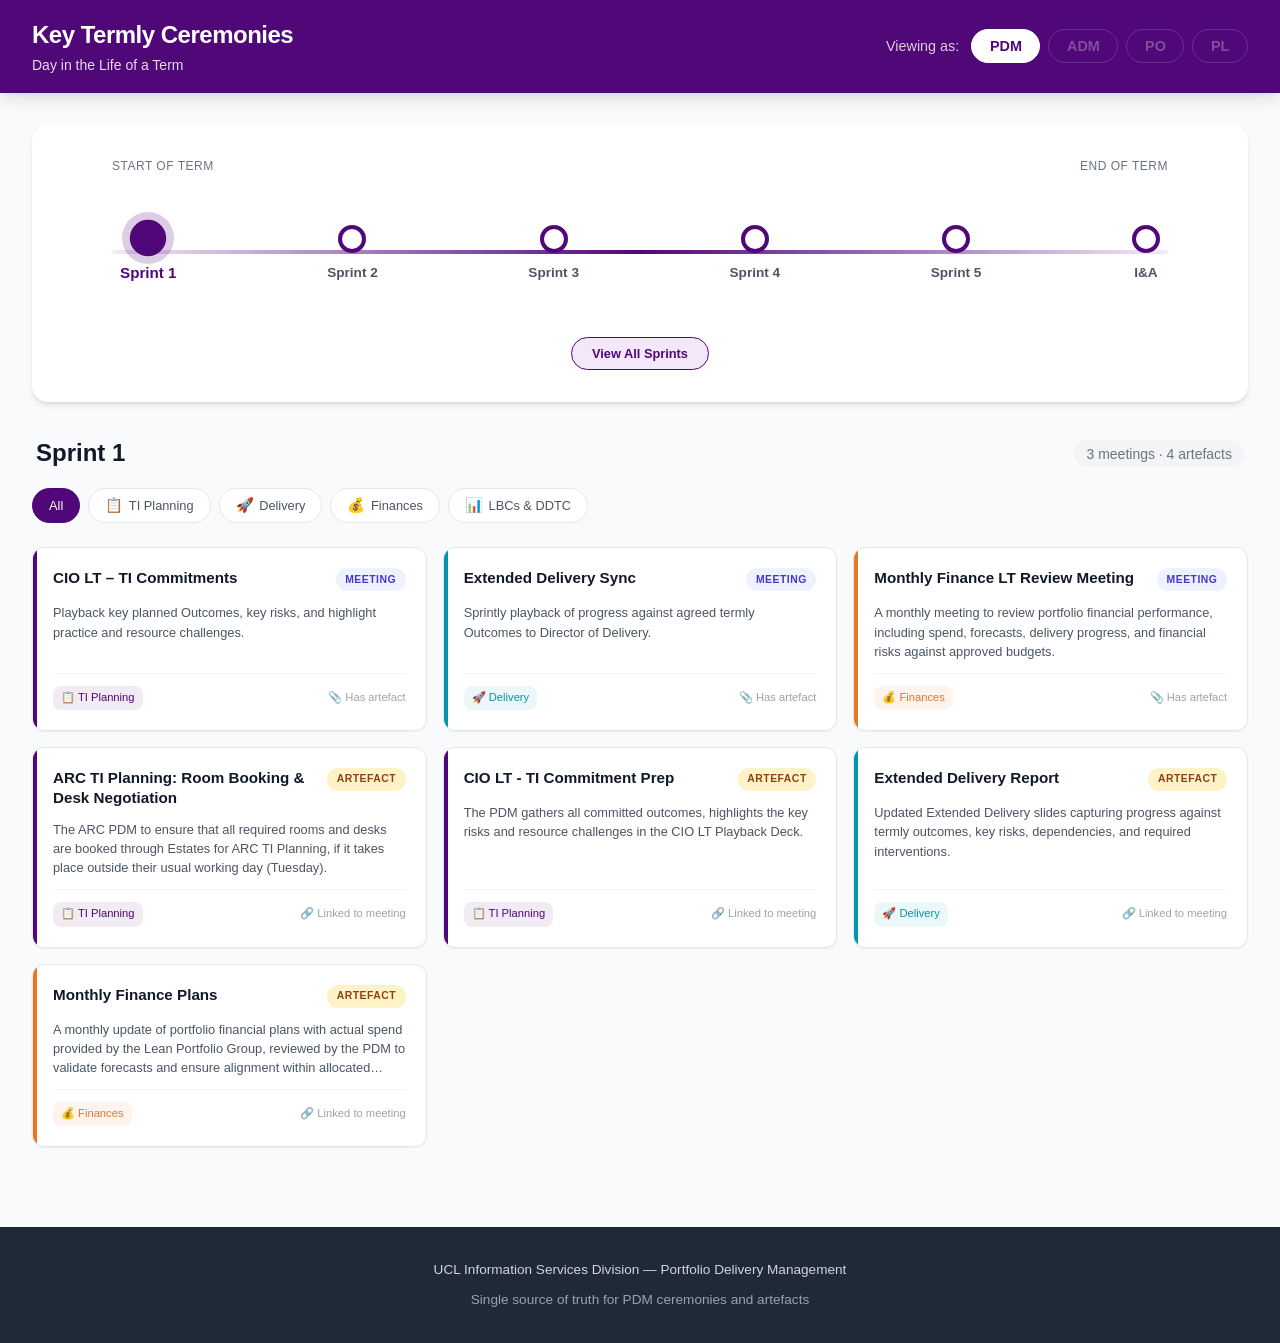
==== commit 5092a739: "Rename preview new.html to preview.html" ====
--- a/preview.html
+++ b/preview.html
@@ -3,7 +3,7 @@
 <head>
     <meta charset="UTF-8">
     <meta name="viewport" content="width=device-width, initial-scale=1.0">
-    <title>PDM Runbook — Day in the Life of a Term</title>
+    <title>Key Termly Ceremonies — Day in the Life of a Term</title>
     <style>
 /* ========== CSS VARIABLES (UCL Branding) ========== */
 :root {
@@ -96,7 +96,7 @@
 }
 
 .persona-label {
-    font-size: 0.8rem;
+    font-size: 0.9rem;
     opacity: 0.8;
 }
 
@@ -106,12 +106,12 @@
 }
 
 .persona-badge {
-    padding: 0.35rem 0.75rem;
-    border-radius: 20px;
+    padding: 0.5rem 1.1rem;
+    border-radius: 24px;
     border: 1.5px solid rgba(255,255,255,0.4);
     background: transparent;
     color: rgba(255,255,255,0.7);
-    font-size: 0.75rem;
+    font-size: 0.9rem;
     font-weight: 600;
     cursor: pointer;
     transition: var(--transition);
@@ -233,16 +233,19 @@
     font-size: 0.95rem;
 }
 
+.view-all-container {
+    display: flex;
+    justify-content: center;
+    margin-top: 1rem;
+}
+
 .view-all-btn {
-    position: absolute;
-    top: 1rem;
-    right: 1.5rem;
-    padding: 0.4rem 1rem;
+    padding: 0.5rem 1.25rem;
     background: var(--ucl-purple-lighter);
     color: var(--ucl-purple);
     border: 1.5px solid var(--ucl-purple);
     border-radius: 20px;
-    font-size: 0.75rem;
+    font-size: 0.8rem;
     font-weight: 600;
     cursor: pointer;
     transition: var(--transition);
@@ -791,8 +794,6 @@
     }
 
     .view-all-btn {
-        position: static;
-        margin-top: 1rem;
         width: 100%;
     }
 }
@@ -804,7 +805,7 @@
     <header class="site-header">
         <div class="header-content">
             <div class="header-left">
-                <h1 class="site-title">PDM Runbook</h1>
+                <h1 class="site-title">Key Termly Ceremonies</h1>
                 <p class="site-subtitle">Day in the Life of a Term</p>
             </div>
             <div class="header-right">
@@ -834,23 +835,23 @@
                 <div class="timeline-nodes">
                     <button class="timeline-node active" data-sprint="sprint-1">
                         <span class="node-dot"></span>
-                        <span class="node-label">S1</span>
+                        <span class="node-label">Sprint 1</span>
                     </button>
                     <button class="timeline-node" data-sprint="sprint-2">
                         <span class="node-dot"></span>
-                        <span class="node-label">S2</span>
+                        <span class="node-label">Sprint 2</span>
                     </button>
                     <button class="timeline-node" data-sprint="sprint-3">
                         <span class="node-dot"></span>
-                        <span class="node-label">S3</span>
+                        <span class="node-label">Sprint 3</span>
                     </button>
                     <button class="timeline-node" data-sprint="sprint-4">
                         <span class="node-dot"></span>
-                        <span class="node-label">S4</span>
+                        <span class="node-label">Sprint 4</span>
                     </button>
                     <button class="timeline-node" data-sprint="sprint-5">
                         <span class="node-dot"></span>
-                        <span class="node-label">S5</span>
+                        <span class="node-label">Sprint 5</span>
                     </button>
                     <button class="timeline-node" data-sprint="sprint-6-ia">
                         <span class="node-dot"></span>
@@ -858,7 +859,9 @@
                     </button>
                 </div>
             </div>
-            <button class="view-all-btn" id="viewAllBtn">View All Sprints</button>
+            <div class="view-all-container">
+                <button class="view-all-btn" id="viewAllBtn">View All Sprints</button>
+            </div>
         </section>
 
         <!-- Sprint Header -->
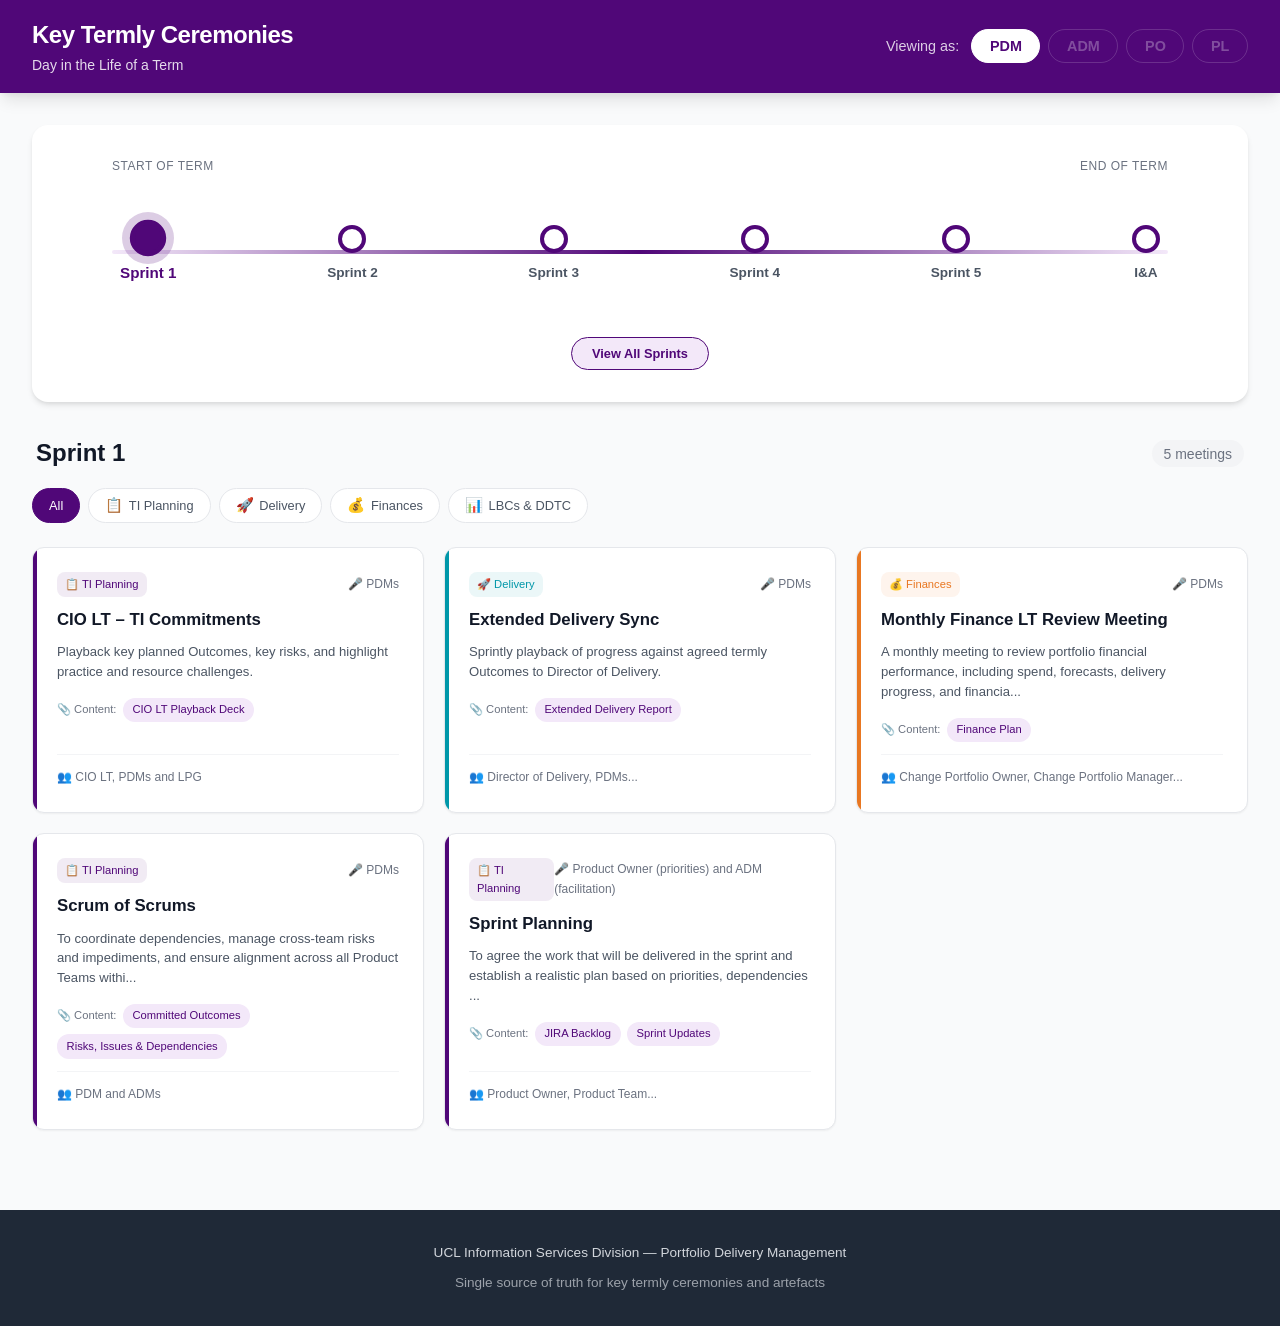
==== commit 2e2ccff6: "Rename preview (1).html to preview.html" ====
--- a/preview.html
+++ b/preview.html
@@ -142,7 +142,6 @@
     padding: 2rem 3rem;
     margin-bottom: 2rem;
     box-shadow: var(--shadow-md);
-    position: relative;
 }
 
 .timeline-labels {
@@ -215,10 +214,6 @@
     background: var(--white);
     border: 4px solid var(--ucl-purple);
     transition: var(--transition);
-}
-
-.timeline-node.active .node-dot {
-    background: var(--ucl-purple);
 }
 
 .node-label {
@@ -322,18 +317,18 @@
     font-size: 0.9rem;
 }
 
-/* ========== CEREMONIES GRID ========== */
-.ceremonies-grid {
+/* ========== MEETINGS GRID ========== */
+.meetings-grid {
     display: grid;
-    grid-template-columns: repeat(auto-fill, minmax(340px, 1fr));
-    gap: 1rem;
+    grid-template-columns: repeat(auto-fill, minmax(380px, 1fr));
+    gap: 1.25rem;
     margin-bottom: 3rem;
 }
 
-.ceremony-card {
+.meeting-card {
     background: var(--white);
     border-radius: var(--radius-lg);
-    padding: 1.25rem;
+    padding: 1.5rem;
     box-shadow: var(--shadow-sm);
     border: 1px solid var(--gray-200);
     cursor: pointer;
@@ -345,7 +340,7 @@
     overflow: hidden;
 }
 
-.ceremony-card::before {
+.meeting-card::before {
     content: '';
     position: absolute;
     top: 0;
@@ -355,69 +350,21 @@
     border-radius: 4px 0 0 4px;
 }
 
-.ceremony-card[data-category="ti-planning"]::before { background: var(--ucl-purple); }
-.ceremony-card[data-category="delivery"]::before { background: var(--ucl-teal); }
-.ceremony-card[data-category="finances"]::before { background: var(--ucl-orange); }
-.ceremony-card[data-category="lbcs-ddtc"]::before { background: var(--ucl-red); }
-
-.ceremony-card:hover {
+.meeting-card[data-category="ti-planning"]::before { background: var(--ucl-purple); }
+.meeting-card[data-category="delivery"]::before { background: var(--ucl-teal); }
+.meeting-card[data-category="finances"]::before { background: var(--ucl-orange); }
+.meeting-card[data-category="lbcs-ddtc"]::before { background: var(--ucl-red); }
+
+.meeting-card:hover {
     box-shadow: var(--shadow-lg);
     transform: translateY(-2px);
     border-color: var(--gray-300);
 }
 
-.card-header {
-    display: flex;
-    justify-content: space-between;
-    align-items: flex-start;
-    gap: 0.5rem;
-}
-
-.card-title {
-    font-size: 0.95rem;
-    font-weight: 600;
-    color: var(--gray-900);
-    line-height: 1.3;
-}
-
-.card-type-badge {
-    padding: 0.2rem 0.6rem;
-    border-radius: 12px;
-    font-size: 0.65rem;
-    font-weight: 600;
-    text-transform: uppercase;
-    letter-spacing: 0.5px;
-    white-space: nowrap;
-    flex-shrink: 0;
-}
-
-.card-type-badge.meeting {
-    background: #EEF2FF;
-    color: #4338CA;
-}
-
-.card-type-badge.artefact {
-    background: #FEF3C7;
-    color: #92400E;
-}
-
-.card-description {
-    font-size: 0.8rem;
-    color: var(--gray-600);
-    line-height: 1.5;
-    display: -webkit-box;
-    -webkit-line-clamp: 3;
-    -webkit-box-orient: vertical;
-    overflow: hidden;
-}
-
-.card-footer {
+.card-top {
     display: flex;
     justify-content: space-between;
     align-items: center;
-    margin-top: auto;
-    padding-top: 0.75rem;
-    border-top: 1px solid var(--gray-100);
 }
 
 .card-category {
@@ -431,44 +378,70 @@
     background: rgba(80, 7, 120, 0.08);
     color: var(--ucl-purple);
 }
-
 .card-category[data-category="delivery"] {
     background: rgba(0, 151, 169, 0.08);
     color: var(--ucl-teal);
 }
-
 .card-category[data-category="finances"] {
     background: rgba(232, 119, 34, 0.08);
     color: var(--ucl-orange);
 }
-
 .card-category[data-category="lbcs-ddtc"] {
     background: rgba(140, 21, 21, 0.08);
     color: var(--ucl-red);
 }
 
-.card-sprints {
-    display: flex;
-    gap: 0.25rem;
-}
-
-.card-sprint-dot {
-    width: 8px;
-    height: 8px;
-    border-radius: 50%;
-    background: var(--gray-300);
-}
-
-.card-sprint-dot.active {
-    background: var(--ucl-purple);
-}
-
-.card-link-indicator {
+.card-presenter {
+    font-size: 0.75rem;
+    color: var(--gray-500);
+    font-weight: 500;
+}
+
+.card-title {
+    font-size: 1.05rem;
+    font-weight: 600;
+    color: var(--gray-900);
+    line-height: 1.3;
+}
+
+.card-why {
+    font-size: 0.82rem;
+    color: var(--gray-600);
+    line-height: 1.5;
+}
+
+.card-content-row {
+    display: flex;
+    flex-wrap: wrap;
+    align-items: center;
+    gap: 0.4rem;
+    padding-top: 0.25rem;
+}
+
+.card-content-label {
     font-size: 0.7rem;
-    color: var(--gray-400);
-    display: flex;
-    align-items: center;
-    gap: 0.25rem;
+    color: var(--gray-500);
+    font-weight: 500;
+}
+
+.card-content-pill {
+    font-size: 0.7rem;
+    padding: 0.2rem 0.6rem;
+    background: var(--ucl-purple-lighter);
+    color: var(--ucl-purple);
+    border-radius: 12px;
+    font-weight: 500;
+}
+
+.card-footer {
+    margin-top: auto;
+    padding-top: 0.5rem;
+    border-top: 1px solid var(--gray-100);
+}
+
+.card-who {
+    font-size: 0.75rem;
+    color: var(--gray-500);
 }
 
 /* ========== EMPTY STATE ========== */
@@ -524,6 +497,11 @@
     animation: slideUp 0.3s ease;
 }
 
+.artefact-panel {
+    max-width: 600px;
+    border-top: 4px solid var(--ucl-orange);
+}
+
 @keyframes slideUp {
     from {
         transform: translateY(20px);
@@ -562,32 +540,29 @@
     display: flex;
     gap: 0.5rem;
     margin-bottom: 0.75rem;
-}
-
-.detail-type-badge {
+    flex-wrap: wrap;
+}
+
+.detail-category-badge,
+.detail-sprint-badge {
     padding: 0.3rem 0.75rem;
     border-radius: 12px;
     font-size: 0.7rem;
     font-weight: 600;
-    text-transform: uppercase;
-    letter-spacing: 0.5px;
-}
-
-.detail-type-badge.meeting {
-    background: #EEF2FF;
-    color: #4338CA;
-}
-
-.detail-type-badge.artefact {
-    background: #FEF3C7;
-    color: #92400E;
-}
-
-.detail-category-badge {
+}
+
+.detail-sprint-badge {
+    background: var(--gray-100);
+    color: var(--gray-600);
+}
+
+.artefact-badge {
     padding: 0.3rem 0.75rem;
     border-radius: 12px;
     font-size: 0.7rem;
     font-weight: 600;
+    background: #FEF3C7;
+    color: #92400E;
 }
 
 .detail-title {
@@ -626,65 +601,40 @@
     line-height: 1.7;
 }
 
-.detail-section ul {
-    list-style: none;
-    padding: 0;
-}
-
-.detail-section ul li {
-    font-size: 0.9rem;
-    color: var(--gray-700);
-    padding: 0.35rem 0;
-    padding-left: 1.25rem;
-    position: relative;
-    line-height: 1.5;
-}
-
-.detail-section ul li::before {
-    content: '✓';
-    position: absolute;
-    left: 0;
-    color: var(--ucl-green);
-    font-weight: 700;
+.outcome-box {
+    margin-top: 0.75rem;
+    padding: 0.75rem 1rem;
+    background: var(--gray-50);
+    border-left: 3px solid var(--ucl-purple);
+    border-radius: 0 var(--radius-sm) var(--radius-sm) 0;
+}
+
+.outcome-box strong {
     font-size: 0.8rem;
-}
-
-.attendees-list {
-    display: flex;
-    flex-wrap: wrap;
-    gap: 0.4rem;
-}
-
-.attendee-tag {
-    padding: 0.3rem 0.7rem;
-    background: var(--gray-100);
-    border-radius: 16px;
-    font-size: 0.8rem;
-    color: var(--gray-700);
-}
-
-.sprint-tags {
-    display: flex;
-    flex-wrap: wrap;
-    gap: 0.4rem;
-}
-
-.sprint-tag {
-    padding: 0.3rem 0.7rem;
-    background: var(--ucl-purple-lighter);
     color: var(--ucl-purple);
-    border-radius: 16px;
-    font-size: 0.8rem;
-    font-weight: 500;
-}
-
-.related-link {
+    text-transform: uppercase;
+    letter-spacing: 0.3px;
+}
+
+.outcome-box p {
+    margin-top: 0.25rem;
+    font-size: 0.85rem;
+}
+
+/* Content links (artefacts) */
+.content-links {
+    display: flex;
+    flex-direction: column;
+    gap: 0.5rem;
+}
+
+.content-link {
     display: inline-flex;
     align-items: center;
     gap: 0.4rem;
-    padding: 0.5rem 1rem;
-    background: var(--gray-50);
-    border: 1.5px solid var(--gray-200);
+    padding: 0.6rem 1rem;
+    background: var(--ucl-purple-lighter);
+    border: 1.5px solid rgba(80, 7, 120, 0.2);
     border-radius: var(--radius-md);
     font-size: 0.85rem;
     color: var(--ucl-purple);
@@ -694,9 +644,44 @@
     text-decoration: none;
 }
 
-.related-link:hover {
-    background: var(--ucl-purple-lighter);
+.content-link:hover {
+    background: var(--ucl-purple);
+    color: var(--white);
     border-color: var(--ucl-purple);
+}
+
+/* Attendees */
+.attendees-list {
+    display: flex;
+    flex-wrap: wrap;
+    gap: 0.4rem;
+}
+
+.attendee-tag {
+    padding: 0.3rem 0.7rem;
+    background: var(--gray-100);
+    border-radius: 16px;
+    font-size: 0.8rem;
+    color: var(--gray-700);
+}
+
+/* Back to meeting button */
+.back-to-meeting-btn {
+    margin-top: 1.5rem;
+    padding: 0.6rem 1.25rem;
+    background: var(--gray-100);
+    border: 1.5px solid var(--gray-300);
+    border-radius: 20px;
+    font-size: 0.85rem;
+    font-weight: 500;
+    color: var(--gray-700);
+    cursor: pointer;
+    transition: var(--transition);
+}
+
+.back-to-meeting-btn:hover {
+    background: var(--gray-200);
+    border-color: var(--gray-400);
 }
 
 /* ========== FOOTER ========== */
@@ -750,7 +735,7 @@
         border-width: 3px;
     }
 
-    .ceremonies-grid {
+    .meetings-grid {
         grid-template-columns: 1fr;
     }
 
@@ -782,6 +767,10 @@
         align-items: flex-start;
         gap: 0.5rem;
     }
+
+    .view-all-btn {
+        width: 100%;
+    }
 }
 
 @media (max-width: 480px) {
@@ -791,10 +780,6 @@
 
     .timeline-node {
         padding: 0.25rem;
-    }
-
-    .view-all-btn {
-        width: 100%;
     }
 }
 
@@ -889,66 +874,90 @@
             </button>
         </section>
 
-        <!-- Ceremonies Grid -->
-        <section class="ceremonies-grid" id="ceremoniesGrid">
+        <!-- Meetings Grid -->
+        <section class="meetings-grid" id="meetingsGrid">
             <!-- Populated by JavaScript -->
         </section>
 
-        <!-- Ceremony Detail Panel (Modal) -->
+        <!-- Meeting Detail Panel (Modal) -->
         <div class="detail-overlay" id="detailOverlay">
             <div class="detail-panel" id="detailPanel">
                 <button class="detail-close" id="detailClose">&times;</button>
                 <div class="detail-header">
-                    <span class="detail-type-badge" id="detailTypeBadge"></span>
                     <span class="detail-category-badge" id="detailCategoryBadge"></span>
+                    <span class="detail-sprint-badge" id="detailSprintBadge"></span>
                 </div>
                 <h2 class="detail-title" id="detailTitle"></h2>
                 
                 <div class="detail-sections">
                     <div class="detail-section">
-                        <h3><span class="section-icon">📌</span> What</h3>
-                        <p id="detailDescription"></p>
+                        <h3><span class="section-icon">🎤</span> Presenter</h3>
+                        <p id="detailPresenter"></p>
                     </div>
 
                     <div class="detail-section">
-                        <h3><span class="section-icon">🎯</span> Outcome</h3>
-                        <p id="detailOutcome"></p>
+                        <h3><span class="section-icon">🎯</span> Why</h3>
+                        <p id="detailWhy"></p>
+                        <div class="outcome-box" id="detailOutcomeBox">
+                            <strong>Outcome:</strong>
+                            <p id="detailOutcome"></p>
+                        </div>
                     </div>
 
+                    <div class="detail-section" id="contentSection">
+                        <h3><span class="section-icon">📎</span> Content</h3>
+                        <div class="content-links" id="detailContent"></div>
+                    </div>
+
                     <div class="detail-section">
-                        <h3><span class="section-icon">👥</span> Who Attends</h3>
+                        <h3><span class="section-icon">👥</span> Who</h3>
                         <div id="detailAttendees"></div>
-                    </div>
-
-                    <div class="detail-section" id="responsibilitiesSection">
-                        <h3><span class="section-icon">✅</span> PDM Key Responsibilities</h3>
-                        <ul id="detailResponsibilities"></ul>
-                    </div>
-
-                    <div class="detail-section">
-                        <h3><span class="section-icon">🗓️</span> When</h3>
-                        <div class="sprint-tags" id="detailSprints"></div>
-                    </div>
-
-                    <div class="detail-section" id="relatedSection">
-                        <h3><span class="section-icon">🔗</span> Related</h3>
-                        <div id="detailRelated"></div>
                     </div>
                 </div>
             </div>
         </div>
+
+        <!-- Artefact Detail Panel (Modal) -->
+        <div class="detail-overlay" id="artefactOverlay">
+            <div class="detail-panel artefact-panel" id="artefactPanel">
+                <button class="detail-close" id="artefactClose">&times;</button>
+                <div class="detail-header">
+                    <span class="artefact-badge">📄 Artefact</span>
+                </div>
+                <h2 class="detail-title" id="artefactTitle"></h2>
+                
+                <div class="detail-sections">
+                    <div class="detail-section">
+                        <h3><span class="section-icon">📌</span> What</h3>
+                        <p id="artefactDescription"></p>
+                    </div>
+
+                    <div class="detail-section">
+                        <h3><span class="section-icon">🎯</span> Outcome</h3>
+                        <p id="artefactOutcome"></p>
+                    </div>
+
+                    <div class="detail-section">
+                        <h3><span class="section-icon">✏️</span> Prepared By</h3>
+                        <p id="artefactPreparedBy"></p>
+                    </div>
+                </div>
+
+                <button class="back-to-meeting-btn" id="backToMeetingBtn">← Back to Meeting</button>
+            </div>
+        </div>
     </main>
 
     <!-- Footer -->
     <footer class="site-footer">
         <div class="footer-content">
             <p>UCL Information Services Division — Portfolio Delivery Management</p>
-            <p class="footer-note">Single source of truth for PDM ceremonies and artefacts</p>
+            <p class="footer-note">Single source of truth for key termly ceremonies and artefacts</p>
         </div>
     </footer>
 
     <script>
-// PDM Runbook - Ceremony Data
+// Key Termly Ceremonies - Meeting Data
 const CEREMONIES_DATA = {
   personas: [
     { id: "pdm", name: "Portfolio Delivery Manager", shortName: "PDM", active: true },
@@ -958,11 +967,11 @@
   ],
 
   sprints: [
-    { id: "sprint-1", name: "Sprint 1", shortName: "S1", position: 1 },
-    { id: "sprint-2", name: "Sprint 2", shortName: "S2", position: 2 },
-    { id: "sprint-3", name: "Sprint 3", shortName: "S3", position: 3 },
-    { id: "sprint-4", name: "Sprint 4", shortName: "S4", position: 4 },
-    { id: "sprint-5", name: "Sprint 5", shortName: "S5", position: 5 },
+    { id: "sprint-1", name: "Sprint 1", shortName: "Sprint 1", position: 1 },
+    { id: "sprint-2", name: "Sprint 2", shortName: "Sprint 2", position: 2 },
+    { id: "sprint-3", name: "Sprint 3", shortName: "Sprint 3", position: 3 },
+    { id: "sprint-4", name: "Sprint 4", shortName: "Sprint 4", position: 4 },
+    { id: "sprint-5", name: "Sprint 5", shortName: "Sprint 5", position: 5 },
     { id: "sprint-6-ia", name: "Sprint 6 (I&A)", shortName: "I&A", position: 6 }
   ],
 
@@ -973,476 +982,315 @@
     { id: "lbcs-ddtc", name: "LBCs & DDTC", color: "#8C1515", icon: "📊" }
   ],
 
-  activityGroups: [
-    { id: "CIO", name: "CIO LT Commitments" },
-    { id: "TIP", name: "TI Planning" },
-    { id: "IAD", name: "Inspect & Adapt" },
-    { id: "PV", name: "Portfolio Vision" },
-    { id: "VoV", name: "Vision of Visions" },
-    { id: "EDS", name: "Extended Delivery Sync" },
-    { id: "DHPR", name: "Delivery Health & Portfolio Review" },
-    { id: "RM", name: "Resource Meeting" },
-    { id: "JAM", name: "Jamboree" },
-    { id: "SD", name: "Showcase Demo" },
-    { id: "MFKT", name: "Monthly Finance Review" },
-    { id: "DDTC", name: "Digital Delivery & Transformation Committee" },
-    { id: "DDTCR", name: "Pre-DDTC (Risks)" }
+  // Artefacts that meetings link to
+  artefacts: [
+    {
+      id: "cio-lt-playback-deck",
+      name: "CIO LT Playback Deck",
+      description: "The PDM gathers all committed outcomes, highlights the key risks and resource challenges in the CIO LT Playback Deck.",
+      outcome: "The CIO LT Playback Deck is updated.",
+      preparedBy: "Change Portfolio Manager"
+    },
+    {
+      id: "ti-planning-risks-dependencies",
+      name: "TI Planning Risks & Dependencies",
+      description: "A cross-portfolio view of key risks, dependencies, and planned initiatives identified during TI Planning. Enables portfolios to share a high-level view of work and ensures interdependencies are incorporated into planning activities.",
+      outcome: "All risks and cross-portfolio dependencies are outlined.",
+      preparedBy: "Portfolio Delivery Manager"
+    },
+    {
+      id: "ti-planning-management-review-deck",
+      name: "TI Planning Management Review Deck",
+      description: "Slides capturing confirmed planned outcomes, remaining delivery risks, dependencies and delivery confidence ahead of the TI start.",
+      outcome: "Confirmed alignment across portfolios, agreed key priorities and dependency resolutions, and actions to address outstanding risks.",
+      preparedBy: "PDMs"
+    },
+    {
+      id: "portfolio-vision-slide-deck",
+      name: "Portfolio Vision Slide Deck",
+      description: "A set of prepared slides capturing strategic inputs, priorities, and insights that the portfolio updates ahead of the session to support defining the future vision.",
+      outcome: "Portfolio Vision slides are updated with aligned strategic direction, key priorities, and a clearly articulated future state for the portfolio.",
+      preparedBy: "Change Portfolio Chair, Product Management, Platform and Product team representatives"
+    },
+    {
+      id: "extended-delivery-report",
+      name: "Extended Delivery Report",
+      description: "Updated Extended Delivery slides capturing progress against termly outcomes, key risks, dependencies, and required interventions.",
+      outcome: "Clear, shared visibility of progress against termly outcomes, with risks, dependencies, and interventions identified and aligned.",
+      preparedBy: "Change Portfolio Delivery Manager"
+    },
+    {
+      id: "itppd-staff-log",
+      name: "ITPPD Staff Log",
+      description: "A record of resource assignments, vacancies, subcontractor contract dates, and budgets used to review workforce capacity.",
+      outcome: "Clear view of resource allocation and capacity across portfolios.",
+      preparedBy: "Staff Operations Manager"
+    },
+    {
+      id: "finance-plan",
+      name: "Finance Plan",
+      description: "A monthly update of portfolio financial plans with actual spend provided by the Lean Portfolio Group, reviewed by the PDM to validate forecasts and ensure alignment within allocated budgets.",
+      outcome: "Accurate and aligned financial plans, with forecasts validated and managed within budget.",
+      preparedBy: "Change Portfolio Manager, Lean Portfolio Group Rep"
+    },
+    {
+      id: "portfolio-status-update",
+      name: "Portfolio Status Update",
+      description: "Updated portfolio performance slides with delivery status, financials, risks, and progress information.",
+      outcome: "Clear visibility of portfolio health and progress for governance review.",
+      preparedBy: "Change Portfolio Delivery Manager"
+    },
+    {
+      id: "portfolio-delivery-updates",
+      name: "Portfolio Delivery Updates",
+      description: "Slides capturing delivery progress, achievements, and any blockers or changes since the last reporting period.",
+      outcome: "Stakeholders have a clear picture of delivery performance across portfolios.",
+      preparedBy: "Change Portfolio Delivery Manager"
+    },
+    {
+      id: "portfolio-roadmap",
+      name: "Portfolio Roadmap",
+      description: "A visual representation of planned delivery across Now/Next/Future horizons, categorised by Strategic Change, Enhance, and Maintain.",
+      outcome: "Clear visibility of planned work and strategic direction for the portfolio.",
+      preparedBy: "Product Owners, Portfolio Delivery Manager"
+    },
+    {
+      id: "lean-business-case",
+      name: "Lean Business Case",
+      description: "A structured document for each investment request, capturing objectives, benefits, costs, risks, and delivery approach for DDTC approval.",
+      outcome: "Approved investment decisions with clear alignment on priorities and risks.",
+      preparedBy: "Product and Platform Owners"
+    },
+    {
+      id: "committed-outcomes",
+      name: "Committed Outcomes",
+      description: "The agreed set of outcomes that each portfolio and product team has committed to deliver during the term.",
+      outcome: "Clear visibility of what each team has committed to delivering.",
+      preparedBy: "Product Teams, ADMs"
+    },
+    {
+      id: "risk-issues-dependencies",
+      name: "Risks, Issues & Dependencies",
+      description: "A log of identified risks, active issues, and cross-team or cross-portfolio dependencies that require coordination.",
+      outcome: "All risks and dependencies are tracked, visible, and actively managed.",
+      preparedBy: "PDM, ADMs"
+    },
+    {
+      id: "jira-backlog",
+      name: "JIRA Backlog",
+      description: "The prioritised product backlog in JIRA containing user stories, bugs, and tasks ready for sprint planning.",
+      outcome: "A refined and prioritised backlog ready for team commitment.",
+      preparedBy: "Product Owner"
+    },
+    {
+      id: "sprint-updates",
+      name: "Sprint Updates",
+      description: "Updates on sprint progress, completed work, and any changes to scope or commitments during the sprint.",
+      outcome: "Transparency on sprint progress and any impediments.",
+      preparedBy: "ADM, Product Team"
+    },
+    {
+      id: "inspect-adapt-slides",
+      name: "Inspect & Adapt Slides",
+      description: "A consolidated summary of progress, metrics, insights, and key improvement areas captured from the term review.",
+      outcome: "Portfolio Inspect & Adapt slides are updated with portfolio progress against term outcomes, including metrics and key insights.",
+      preparedBy: "Change Portfolio Delivery Manager"
+    },
+    {
+      id: "vision-of-visions-slides",
+      name: "Vision of Visions Slides",
+      description: "Updated Vision of Vision slides and a dependency tracking spreadsheet capturing cross-portfolio dependencies, priorities, and alignment inputs.",
+      outcome: "Clear cross-portfolio visibility, aligned priorities, and readiness for coordinated TI planning.",
+      preparedBy: "Change Portfolio Delivery Manager"
+    }
   ],
 
-  ceremonies: [
-    // ========== TI PLANNING ==========
+  // Meetings only
+  meetings: [
     {
       id: "cio-lt-commitments",
       name: "CIO LT – TI Commitments",
       category: "ti-planning",
-      type: "meeting",
       activityGroup: "CIO",
       sprints: ["sprint-1"],
-      description: "Playback key planned Outcomes, key risks, and highlight practice and resource challenges.",
-      outcome: "Confirmed alignment across the portfolios, agreed key priorities and dependency resolutions, and identified actions required to address outstanding risks.",
-      whoAttends: "CIO LT, PDMs and LPG",
-      keyResponsibilities: "",
-      relatedArtefact: "cio-lt-prep"
-    },
-    {
-      id: "cio-lt-prep",
-      name: "CIO LT - TI Commitment Prep",
-      category: "ti-planning",
-      type: "artefact",
-      activityGroup: "CIO",
-      sprints: ["sprint-1"],
-      description: "The PDM gathers all committed outcomes, highlights the key risks and resource challenges in the CIO LT Playback Deck.",
-      outcome: "The CIO LT Playback Deck is updated.",
-      whoAttends: "Change Portfolio Manager",
-      keyResponsibilities: "",
-      relatedMeeting: "cio-lt-commitments"
+      presenter: "PDMs",
+      why: "Playback key planned Outcomes, key risks, and highlight practice and resource challenges.",
+      outcome: "Ensures CIO LT is aligned on planned term outcomes, key risks, dependencies, resource constraints and financial implications, and provides a forum for leaders to resolve issues, remove barriers and support successful delivery.",
+      content: ["cio-lt-playback-deck"],
+      whoAttends: "CIO LT, PDMs and LPG"
     },
     {
       id: "ti-planning-meeting",
       name: "TI Planning",
       category: "ti-planning",
-      type: "meeting",
       activityGroup: "TIP",
       sprints: ["sprint-6-ia"],
-      description: "A quarterly, collaborative event that serves as the heartbeat of agile working at UCL, aligning all the teams to a shared mission and vision. This event includes stakeholders from outside ISD, ISD Leadership and all Product/Platform Team members and occurs within the Innovation and Planning (IP) Iteration.",
+      presenter: "Various",
+      why: "A quarterly, collaborative event that serves as the heartbeat of agile working at UCL, aligning all the teams to a shared mission and vision. This event includes stakeholders from outside ISD, ISD Leadership and all Product/Platform Team members and occurs within the Innovation and Planning (IP) Iteration.",
       outcome: "Aligned iteration plans and objectives across all teams, with clear priorities, dependencies identified, and commitment to delivering the Termly Increment goals.",
-      whoAttends: "Product and Platform Teams, Product and Platform Owners, Change Portfolio Leadership Teams, Lean Portfolio Group, Centre of Excellence, ISD Leadership, Relevant key stakeholders external to ISD",
-      keyResponsibilities: "Coordinates and facilitates the Change Portfolio TI event\nEnsures the Change Portfolio Programme board is updated\nEnsures plans are realistic / dependencies are tracked and resolved\nRisks are ROAMed",
-      relatedArtefact: null
-    },
-    {
-      id: "arc-room-booking",
-      name: "ARC TI Planning: Room Booking & Desk Negotiation",
-      category: "ti-planning",
-      type: "artefact",
-      activityGroup: "TIP",
-      sprints: ["sprint-1"],
-      description: "The ARC PDM to ensure that all required rooms and desks are booked through Estates for ARC TI Planning, if it takes place outside their usual working day (Tuesday).",
-      outcome: "All required rooms and desks are booked.",
-      whoAttends: "ARC PDM, Estates Bidborough Building Manager",
-      keyResponsibilities: "",
-      relatedMeeting: "ti-planning-meeting"
-    },
-    {
-      id: "ti-planning-floor-plan",
-      name: "TI Planning Floor Plan",
-      category: "ti-planning",
-      type: "artefact",
-      activityGroup: "TIP",
-      sprints: ["sprint-3"],
-      description: "The purpose of this activity is for the PDM to review the floor plan with their teams, ensure that all AV equipment is assigned, and confirm that each team has been allocated an appropriate space.",
-      outcome: "All AV equipment is assigned, and each team has been allocated an appropriate space.",
-      whoAttends: "Portfolio Delivery Manager, Agile Delivery Manager",
-      keyResponsibilities: "",
-      relatedMeeting: "ti-planning-meeting"
-    },
-    {
-      id: "ti-planning-agenda-keynote",
-      name: "Plan TI Planning Agenda & Keynote",
-      category: "ti-planning",
-      type: "artefact",
-      activityGroup: "TIP",
-      sprints: ["sprint-3"],
-      description: "The PDM prepares and communicates the TI Planning agenda and keynote, ensuring alignment on the portfolio-specific agenda and overall plan, and that all teams are informed, aligned, and ready to participate effectively.",
-      outcome: "Clear, communicated TI Planning agenda and keynote, with all teams aligned, informed, and prepared to participate in the session.",
-      whoAttends: "Change Portfolio Delivery Manager, All teams within the Change Portfolio",
-      keyResponsibilities: "",
-      relatedMeeting: "ti-planning-meeting"
-    },
-    {
-      id: "ti-planning-party-prep",
-      name: "TI Planning Party Prep",
-      category: "ti-planning",
-      type: "artefact",
-      activityGroup: "TIP",
-      sprints: ["sprint-4"],
-      description: "For each TI Planning event, a different Portfolio Delivery Manager is assigned to coordinate the TI Planning social event. The purpose of this activity is to ensure the PDM plans and manages all required arrangements in advance, including allocating time in their diary to deliver the event successfully.",
-      outcome: "The social event budget is confirmed with the ITTPD Director, risk assessment submitted and approved, snacks, food and drinks are arranged, the designated area is clean at the end of the event.",
-      whoAttends: "Change Portfolio Delivery Manager",
-      keyResponsibilities: "Confirm the social event budget with the ITPPD Director\nArrange snacks, food, and drinks\nComplete the event risk assessment before the event\nEnsure the designated area is clean and tidy at the end of the event",
-      relatedMeeting: "ti-planning-party"
-    },
-    {
-      id: "ti-planning-party",
-      name: "TI Planning Party",
-      category: "ti-planning",
-      type: "meeting",
-      activityGroup: "TIP",
-      sprints: ["sprint-6-ia"],
-      description: "The assigned PDM coordinates the TI Planning social event, ensuring invites are sent, logistics are organised, and the event runs smoothly, with the designated area left clean afterwards.",
-      outcome: "A well-organised and smoothly executed social event, with all arrangements managed, attendees engaged, and the venue left in good order.",
-      whoAttends: "ISD, and various institutional stakeholders",
-      keyResponsibilities: "Confirm with the ITPPD Director the overall budget for the social\nOrder snacks, food, drinks\nComplete the Risk Assessment for the social\nMake sure that the area that is assigned for the social is clean at the end",
-      relatedArtefact: "ti-planning-party-prep"
+      content: [],
+      whoAttends: "Product and Platform Teams, Product and Platform Owners, Change Portfolio Leadership Teams, Lean Portfolio Group, Centre of Excellence, ISD Leadership, Relevant key stakeholders external to ISD"
     },
     {
       id: "day-1-management-review",
       name: "Day 1 Management Review",
       category: "ti-planning",
-      type: "meeting",
       activityGroup: "TIP",
       sprints: ["sprint-6-ia"],
-      description: "To review alignment across all portfolios, assess risks, dependencies and capacity, and confirm priorities and delivery confidence ahead of the start of the TI.",
-      outcome: "Confirmed alignment across the portfolios, agreed key priorities and dependency resolutions, and identified actions required to address outstanding risks.",
-      whoAttends: "CIO, Director of Delivery, Director of Strategic Change, Portfolio Leadership Groups (PDMs, Portfolio Owners, Portfolio Leads, Portfolio BAs, Portfolio Architects) and Capability Leads",
-      keyResponsibilities: "",
-      relatedArtefact: null
+      presenter: "PDMs",
+      why: "To review alignment across all portfolios, assess open and emerging risks & dependencies.",
+      outcome: "Outstanding risks and dependencies are understood, decisions are made where required, and actions are agreed to minimise delivery impacts.",
+      content: ["ti-planning-risks-dependencies"],
+      whoAttends: "CIO, Director of Delivery, Director of Strategic Change, Portfolio Leadership Groups (PDMs, Portfolio Owners, Portfolio Leads, Portfolio BAs, Portfolio Architects) and Capability Leads"
     },
     {
       id: "day-2-management-review",
       name: "Day 2 Management Review",
       category: "ti-planning",
-      type: "meeting",
       activityGroup: "TIP",
       sprints: ["sprint-6-ia"],
-      description: "To review alignment across all portfolios, assess risks, dependencies and capacity, and confirm priorities and delivery confidence ahead of the start of the TI.",
-      outcome: "Confirmed alignment across the portfolios, agreed key priorities and dependency resolutions, and identified actions required to address outstanding risks.",
-      whoAttends: "CIO, Director of Delivery, Director of Strategic Change, Portfolio Leadership Groups (PDMs, Portfolio Owners, Portfolio Leads, Portfolio BAs, Portfolio Architects) and Capability Leads",
-      keyResponsibilities: "Talk with their teams about all committed, stretched and uncommitted outcomes\nMake sure that their Change Portfolio has updated the required slides/spreadsheets",
-      relatedArtefact: "present-outcomes-day2"
-    },
-    {
-      id: "present-outcomes-day2",
-      name: "Present Outcomes on TI Planning Day 2",
+      presenter: "PDMs",
+      why: "Play back confirmed planned Outcomes for the term including any remaining delivery risks, dependencies and delivery confidence ahead of the start of the TI.",
+      outcome: "Confirmed alignment across the portfolios, communicate agreed key priorities and dependency resolutions, and identified actions required to address outstanding risks.",
+      content: ["ti-planning-management-review-deck"],
+      whoAttends: "CIO, Director of Delivery, Director of Strategic Change, Portfolio Leadership Groups (PDMs, Portfolio Owners, Portfolio Leads, Portfolio BAs, Portfolio Architects) and Capability Leads"
+    },
+    {
+      id: "ti-playback",
+      name: "TI Playback",
       category: "ti-planning",
-      type: "artefact",
       activityGroup: "TIP",
       sprints: ["sprint-6-ia"],
-      description: "This session is intended to provide all committed outcomes/objectives per portfolio, any stretched outcomes or any outcomes that the portfolio won't be able to deliver and provide reasons why they won't be able to deliver it.",
-      outcome: "All committed, stretched and uncommitted outcomes are presented and documented.",
-      whoAttends: "ITTPD Director, Change Portfolio Owner, Portfolio Delivery Manager, Change Portfolio Lead, Head of LPG",
-      keyResponsibilities: "Talk with their teams about all committed, stretched and uncommitted outcomes\nMake sure that their Change Portfolio has updated the required slides/spreadsheets",
-      relatedMeeting: "day-2-management-review"
-    },
-    {
-      id: "ti-risks-dependencies",
-      name: "TI Risks & Dependencies",
-      category: "ti-planning",
-      type: "meeting",
-      activityGroup: "TIP",
-      sprints: ["sprint-5"],
-      description: "The purpose of this quarterly activity is to provide a cross-portfolio view of key risks, dependencies, and planned initiatives identified during Term Increment (TI) Planning. It enables portfolios to share a high-level view of the work they intend to deliver in the upcoming term and ensures that interdependencies are identified, communicated, and incorporated into planning activities. The aim is to build shared visibility across portfolios, align priorities, and surface key risks and dependencies early to support effective delivery planning and coordination.",
-      outcome: "All risks and cross-portfolio dependencies are outlined.",
-      whoAttends: "ITTPD Director, Change Portfolio Owner, Portfolio Delivery Manager, Change Portfolio Lead, Lean Portfolio Group",
-      keyResponsibilities: "Ensure that all identified cross-portfolio risks and dependencies are documented and shared with relevant portfolios and stakeholders\nEnsure that delivery teams are aware of dependencies where other teams or portfolios rely on their inputs, deliverables, or expertise\nCoordinate with teams to confirm that dependency-related activities and additional work are included in planning where required\nFacilitate discussions between portfolios to clarify timelines, ownership, and delivery expectations for dependent work\nSupport alignment during TI Planning by ensuring that teams understand when dependent deliverables are expected to be completed\nMonitor and escalate any unresolved risks or dependencies that may impact delivery commitments for the upcoming term",
-      relatedArtefact: null
-    },
-    {
-      id: "inspect-adapt-demo",
-      name: "Inspect & Adapt Demo",
-      category: "ti-planning",
-      type: "meeting",
-      activityGroup: "IAD",
-      sprints: ["sprint-6-ia"],
-      description: "In this ceremony full term progress is demonstrated and measured against goals. This is also the time when the team reviews any metrics they had agreed to track for the term. It is also a retrospective and problem-solving workshop for teams to reflect on their ways of working with a view to embracing a culture of continuous improvement.",
-      outcome: "Full-term progress is reviewed against goals, metrics are assessed, and teams reflect and problem-solve to drive continuous improvement.",
-      whoAttends: "Change Portfolio Chair, Change Portfolio Product Management, Relevant Platform and Product team representatives, LPG Rep for Change Portfolio, All teams within the Change Portfolio",
-      keyResponsibilities: "Facilitate the session and ensure all relevant attendees are invited",
-      relatedArtefact: "inspect-adapt-prep"
-    },
-    {
-      id: "inspect-adapt-prep",
-      name: "Inspect & Adapt Prep",
-      category: "ti-planning",
-      type: "artefact",
-      activityGroup: "IAD",
-      sprints: ["sprint-6-ia"],
-      description: "A consolidated summary of progress, metrics, insights, and key improvement areas captured from the term review, used to inform decision-making and drive continuous improvement actions.",
-      outcome: "The Portfolio Inspect & Adapt slides are updated with portfolio progress against term outcomes, including metrics and key insights.",
-      whoAttends: "Change Portfolio Chair, Change Portfolio Product Management, Relevant Platform and Product team representatives, LPG Rep for Change Portfolio, All teams within the Change Portfolio",
-      keyResponsibilities: "",
-      relatedMeeting: "inspect-adapt-demo"
+      presenter: "Various",
+      why: "To demonstrate what has been delivered during the Planning Increment and review any outstanding challenge.",
+      outcome: "Stakeholders have confidence in delivery outcomes and understand any remaining risks, carry-over work and implications for the next Termly Increment.",
+      content: ["portfolio-vision-slide-deck"],
+      whoAttends: "Portfolio Owner, Portfolio Lead, PDM, Product & Platform Owners, Relevant Platform and Product team representatives, LPG Rep for Change Portfolio"
     },
     {
       id: "portfolio-vision",
       name: "Portfolio Vision",
       category: "ti-planning",
-      type: "meeting",
       activityGroup: "PV",
       sprints: ["sprint-6-ia"],
-      description: "A session to define a clear, shared future vision for the portfolio that aligns strategy, guides investment decisions, and motivates teams.",
+      presenter: "Various",
+      why: "A session to define a clear, shared future vision for the portfolio that aligns strategy, guides investment decisions, and motivates teams.",
       outcome: "A well-defined and aligned portfolio vision that provides strategic direction and clarity for teams and stakeholders.",
-      whoAttends: "Change Portfolio Chair, Change Portfolio Product Management, Relevant Platform and Product team representatives, LPG Rep for Change Portfolio, All teams within the Change Portfolio",
-      keyResponsibilities: "Create a new vision slides\nReview the slide format with the Portfolio Leadership team\nMake sure slides are shared with their teams ahead of the session to allow enough time for teams to update\nMake sure the content is provided by their teams and it aligns with the portfolio roadmap",
-      relatedArtefact: "portfolio-vision-prep"
-    },
-    {
-      id: "portfolio-vision-prep",
-      name: "Portfolio Vision Prep",
-      category: "ti-planning",
-      type: "artefact",
-      activityGroup: "PV",
-      sprints: ["sprint-6-ia"],
-      description: "A set of prepared slides capturing strategic inputs, priorities, and insights that the portfolio updates ahead of the session to support defining the future vision.",
-      outcome: "Portfolio Vision slides are updated with aligned strategic direction, key priorities, and a clearly articulated future state for the portfolio.",
-      whoAttends: "Change Portfolio Chair, Change Portfolio Product Management, Relevant Platform and Product team representatives, LPG Rep for Change Portfolio, All teams within the Change Portfolio",
-      keyResponsibilities: "Create a new vision slides\nReview the slide format with the Portfolio Leadership team\nMake sure slides are shared with their teams ahead of the session to allow enough time for teams to update\nMake sure the content is provided by their teams and it aligns with the portfolio roadmap",
-      relatedMeeting: "portfolio-vision"
-    },
-    {
-      id: "cross-portfolio-vision",
-      name: "Cross Portfolio Vision (Vision of Visions)",
-      category: "ti-planning",
-      type: "meeting",
-      activityGroup: "VoV",
-      sprints: ["sprint-6-ia"],
-      description: "Align the portfolios around a shared strategic vision, identify common goals, dependencies, potential resource constraints and establish a coordinated direction for delivering impactful transformation in the term.",
-      outcome: "Clear cross-portfolio visibility and alignment going into TI planning.",
-      whoAttends: "CIO, Director of Delivery, Portfolio Leadership Groups (PDMs, Portfolio Owners, Portfolio Leads, Portfolio BAs, Portfolio Architects) and Capability Leads, Head of LPG",
-      keyResponsibilities: "Identify and list all cross-portfolio dependencies.",
-      relatedArtefact: "cross-portfolio-vision-prep"
-    },
-    {
-      id: "cross-portfolio-vision-prep",
-      name: "Cross Portfolio Vision Prep (Vision of Visions Prep)",
-      category: "ti-planning",
-      type: "artefact",
-      activityGroup: "VoV",
-      sprints: ["sprint-6-ia"],
-      description: "A set of updated Vision of Vision slides and a dependency tracking spreadsheet capturing cross-portfolio dependencies, priorities, and alignment inputs ahead of the session.",
-      outcome: "Updated Vision of Vision slides and dependency overview, providing clear cross-portfolio visibility, aligned priorities, and readiness for coordinated TI planning.",
-      whoAttends: "Change Portfolio Delivery Manager",
-      keyResponsibilities: "",
-      relatedMeeting: "cross-portfolio-vision"
-    },
-
-    // ========== DELIVERY ==========
+      content: ["portfolio-vision-slide-deck"],
+      whoAttends: "Portfolio Owner, Portfolio Lead, PDM, Product & Platform Owners, Relevant Platform and Product team representatives, LPG Rep for Change Portfolio"
+    },
     {
       id: "extended-delivery-sync",
       name: "Extended Delivery Sync",
       category: "delivery",
-      type: "meeting",
       activityGroup: "EDS",
       sprints: ["sprint-1", "sprint-2", "sprint-3", "sprint-4", "sprint-5", "sprint-6-ia"],
-      description: "Sprintly playback of progress against agreed termly Outcomes to Director of Delivery.",
+      presenter: "PDMs",
+      why: "Sprintly playback of progress against agreed termly Outcomes to Director of Delivery.",
       outcome: "The Director of Delivery and PDMs share visibility of progress against termly outcomes, addressing risks, dependencies, and any required interventions.",
-      whoAttends: "Director of Delivery, PDMs, Head of Portfolio Operations",
-      keyResponsibilities: "",
-      relatedArtefact: "extended-delivery-report"
-    },
-    {
-      id: "extended-delivery-report",
-      name: "Extended Delivery Report",
-      category: "delivery",
-      type: "artefact",
-      activityGroup: "EDS",
-      sprints: ["sprint-1", "sprint-2", "sprint-3", "sprint-4", "sprint-5", "sprint-6-ia"],
-      description: "Updated Extended Delivery slides capturing progress against termly outcomes, key risks, dependencies, and required interventions.",
-      outcome: "Clear, shared visibility of progress against termly outcomes, with risks, dependencies, and interventions identified and aligned between the Director of Delivery and PDMs.",
-      whoAttends: "Change Portfolio Delivery Manager",
-      keyResponsibilities: "",
-      relatedMeeting: "extended-delivery-sync"
+      content: ["extended-delivery-report"],
+      whoAttends: "Director of Delivery, PDMs, Head of Portfolio Operations"
     },
     {
       id: "delivery-health-portfolio-review",
       name: "Delivery Health & Portfolio Review",
       category: "delivery",
-      type: "meeting",
       activityGroup: "DHPR",
       sprints: ["sprint-2", "sprint-4"],
-      description: "Review updates and RAG against committed Outcomes, highlight outstanding or emerging risks and issues and review Financial position for each Change Portfolio.",
+      presenter: "PDMs",
+      why: "Review updates and progress against committed Outcomes, highlight outstanding or emerging risks and issues and review Financial position for each Change Portfolio.",
       outcome: "Provides clear visibility and opportunity for scrutiny of delivery confidence, dependencies, risks, and financial position across portfolios, enabling escalation of issues and risks, and informed decisions and resolutions.",
-      whoAttends: "CIO LT, Capability Leads, PDMs, Head of LPG",
-      keyResponsibilities: "",
-      relatedArtefact: "delivery-health-prep"
-    },
-    {
-      id: "delivery-health-prep",
-      name: "Delivery Health & Portfolio Prep",
-      category: "delivery",
-      type: "artefact",
-      activityGroup: "DHPR",
-      sprints: ["sprint-2", "sprint-4"],
-      description: "Updated Delivery Health slides capturing RAG status against committed outcomes, along with key risks, issues, dependencies, and financial position for each portfolio.",
-      outcome: "Clear visibility and scrutiny of delivery confidence, dependencies, risks, and financial position across portfolios, enabling escalation and informed decision-making.",
-      whoAttends: "Change Portfolio Delivery Manager",
-      keyResponsibilities: "",
-      relatedMeeting: "delivery-health-portfolio-review"
+      content: ["extended-delivery-report"],
+      whoAttends: "Director of Delivery, PDMs, Head of Portfolio Operations"
     },
     {
       id: "resource-meeting",
       name: "Resource Meeting ITPPD (Delivery and Dev & Test)",
       category: "delivery",
-      type: "meeting",
       activityGroup: "RM",
       sprints: ["sprint-2", "sprint-4"],
-      description: "This is a monthly meeting held with the PDMs to review assignments, vacancies, subcontractor contract dates, and budgets. PDMs should use this as an opportunity to discuss resource changes, and highlight opportunities for cross-portfolio development for both IT Delivery and Development and Test staff.",
-      outcome: "Clear and aligned view of resource allocation, capacity, and workforce risks, with actions agreed to optimise utilisation and support cross-portfolio development opportunities.",
-      whoAttends: "ITPPD Director, Staff Operations Manager, Head of LPG, Portfolio Delivery Managers, Dev & Test Representatives",
-      keyResponsibilities: "",
-      relatedArtefact: null
+      presenter: "Various",
+      why: "A monthly session to review resource allocation, vacancies, contracts, and budgets, while identifying workforce risks and cross-portfolio development opportunities.",
+      outcome: "A clear, aligned view of resource capacity and actions to optimise utilisation and support staff development.",
+      content: ["itppd-staff-log"],
+      whoAttends: "ITPPD Director, Staff Operations Manager, Head of LPG, Portfolio Delivery Managers, Dev & Test Representatives"
     },
     {
       id: "jamboree",
       name: "Jamboree",
       category: "delivery",
-      type: "meeting",
       activityGroup: "JAM",
       sprints: ["sprint-5"],
-      description: "A quarterly collaborative event designed to share insights, facilitate engaging discussions, and strengthen connections across teams. This is an in-person event, and attendance is mandatory for all Delivery and LPG roles within ITPPD.",
-      outcome: "Shared understanding and strengthened collaboration across teams, with key insights exchanged and connections reinforced to support effective delivery.",
-      whoAttends: "ITTPD Director, Change Portfolio Delivery Manager, Agile Delivery Manager, IT Delivery Support Officer, Lean Portfolio Group",
-      keyResponsibilities: "Ensure that ADMs and Support Officers are aware of the event and attend as required",
-      relatedArtefact: null
+      presenter: "Various",
+      why: "A quarterly session to share insights, strengthen connections, and improve collaboration across teams.",
+      outcome: "Shared understanding, stronger cross-team collaboration, and key insights that support effective delivery.",
+      content: [],
+      whoAttends: "ITTPD Director, Change Portfolio Delivery Manager, Agile Delivery Manager, IT Delivery Support Officer, Lean Portfolio Group"
     },
     {
       id: "showcase-demo",
-      name: "Showcase Demo",
+      name: "ISD & ARC Showcase Demo",
       category: "delivery",
-      type: "meeting",
       activityGroup: "SD",
       sprints: ["sprint-3", "sprint-4"],
-      description: "To showcase progress and demonstrate delivered value across the digital change portfolios, enabling visibility, engagement, and shared learning.",
+      presenter: "Various",
+      why: "To showcase progress and demonstrate delivered value across the digital change portfolios, enabling visibility, engagement, and shared learning.",
       outcome: "Stakeholders gain visibility of recent delivery achievements, provide feedback.",
-      whoAttends: "Product and Platform Teams, Product and Platform Owners, Change Portfolio Leadership Teams, Lean Portfolio Group, Centre of Excellence, ISD Leadership, Relevant key stakeholders external to ISD",
-      keyResponsibilities: "Identify and coordinate representation from their respective Change Portfolios for the Showcase Demo",
-      relatedArtefact: "showcase-demo-agenda"
-    },
-    {
-      id: "showcase-demo-agenda",
-      name: "Showcase Demo Agenda",
-      category: "delivery",
-      type: "artefact",
-      activityGroup: "SD",
-      sprints: ["sprint-3", "sprint-4"],
-      description: "The PDM to identify and coordinate representation from their respective Change Portfolios for the Showcase Demo.",
-      outcome: "The Portfolio Showcase Demos are confirmed and added to the Showcase Demo Agenda.",
-      whoAttends: "Product and Platform Teams, Product and Platform Owners, Change Portfolio Delivery Manager, Agile Delivery Manager",
-      keyResponsibilities: "Identify and coordinate representation from their respective Change Portfolios for the Showcase Demo",
-      relatedMeeting: "showcase-demo"
-    },
-
-    // ========== FINANCES ==========
+      content: [],
+      whoAttends: "ISD, and various institutional stakeholders"
+    },
     {
       id: "monthly-finance-review",
       name: "Monthly Finance LT Review Meeting",
       category: "finances",
-      type: "meeting",
       activityGroup: "MFKT",
       sprints: ["sprint-1", "sprint-3", "sprint-5"],
-      description: "A monthly meeting to review portfolio financial performance, including spend, forecasts, delivery progress, and financial risks against approved budgets.",
+      presenter: "PDMs",
+      why: "A monthly meeting to review portfolio financial performance, including spend, forecasts, delivery progress, and financial risks against approved budgets.",
       outcome: "Clear alignment on portfolio financial position, with risks identified and actions agreed to maintain budget and delivery performance.",
-      whoAttends: "Change Portfolio Owner, Change Portfolio Manager, Change Portfolio Lead",
-      keyResponsibilities: "Reviewing monthly actual spend against forecast and budget with the Portfolio Leadership Team\nIdentifying variances, risks, and potential financial impacts\nDiscussing delivery delays or scope changes that may affect financial plans\nConfirming that future costs and resource requirements are reflected in forecasts\nAgreeing on any corrective actions or escalation items required",
-      relatedArtefact: "monthly-finance-plans"
-    },
-    {
-      id: "monthly-finance-plans",
-      name: "Monthly Finance Plans",
-      category: "finances",
-      type: "artefact",
-      activityGroup: "MFKT",
-      sprints: ["sprint-1", "sprint-3", "sprint-5"],
-      description: "A monthly update of portfolio financial plans with actual spend provided by the Lean Portfolio Group, reviewed by the PDM to validate forecasts and ensure alignment within allocated budgets.",
-      outcome: "Accurate and aligned financial plans, with forecasts validated and managed within budget to support effective financial control and delivery.",
-      whoAttends: "Change Portfolio Manager, Lean Portfolio Group Rep",
-      keyResponsibilities: "Review the actual spend against the forecast and budget\nEnsure that ADMs and Product Owners review their forecasts and include all anticipated future costs\nEnsure that forecasts remain within the allocated budget",
-      relatedMeeting: "monthly-finance-review"
-    },
-
-    // ========== LBCs & DDTC ==========
+      content: ["finance-plan"],
+      whoAttends: "Change Portfolio Owner, Change Portfolio Manager, Change Portfolio Lead"
+    },
     {
       id: "ddtc-meeting",
-      name: "Digital Delivery and Transformation Committee (DDTC) Meeting",
+      name: "Digital Delivery and Transformation Committee (DDTC)",
       category: "lbcs-ddtc",
-      type: "meeting",
       activityGroup: "DDTC",
       sprints: ["sprint-6-ia"],
-      description: "A quarterly governance meeting that maintains a single portfolio of digital investment, reviewing funding allocations, approving Lean Business Cases, and assessing portfolio risks and delivery progress across strategic change, change, enhancement, and maintenance LBCs.",
-      outcome: "Approved investment decisions and Lean Business Cases, with clear alignment on priorities, risks, and progress against portfolio outcomes.",
-      whoAttends: "Director of Information Services Division, ITTPD Director, Portfolio Owner",
-      keyResponsibilities: "",
-      relatedArtefact: "ddtc-artefact-prep"
-    },
-    {
-      id: "ddtc-lbc-drafts",
-      name: "DDTC LBC Drafts",
-      category: "lbcs-ddtc",
-      type: "artefact",
-      activityGroup: "DDTC",
-      sprints: ["sprint-2"],
-      description: "The purpose of this quarterly activity is to ensure that all Lean Business Cases (LBCs) requiring approval from the Digital Delivery and Transformation Committee (DDTC) are prepared, reviewed, and approved through the appropriate governance process before being shared with DDTC members. Product Owners are responsible for drafting the LBCs, which must first be reviewed and approved by the Change Portfolio Governance Board.",
-      outcome: "The LBC is drafted and ready to be reviewed and approved by the Change Portfolio Governance Board.",
-      whoAttends: "Change Portfolio Manager, Change Portfolio Lead, Product and Platform Owner",
-      keyResponsibilities: "Ensure that all required LBCs are drafted by the Product Owners within agreed timelines\nEnsure that each LBC is reviewed by the Portfolio Owner prior to governance submission\nCoordinate the review process with the Change Portfolio Governance Board\nEnsure that all LBCs receive Governance Board approval before distribution to DDTC members\nTrack progress, approvals, and any required actions or amendments prior to DDTC submission",
-      relatedMeeting: "ddtc-meeting"
-    },
-    {
-      id: "ddtc-lbc-capability-sign-off",
-      name: "DDTC LBC Capability Sign Off",
-      category: "lbcs-ddtc",
-      type: "artefact",
-      activityGroup: "DDTC",
-      sprints: ["sprint-4"],
-      description: "A quarterly activity to review, update, and secure capability sign-off for Lean Business Cases (LBCs) prior to submission to DDTC, supported by coordination where needed.",
-      outcome: "All LBCs are reviewed, aligned, and formally signed off by relevant capabilities, ready for submission to DDTC for approval.",
-      whoAttends: "Change Portfolio Manager, Change Portfolio Lead, Product and Platform Owner",
-      keyResponsibilities: "Ensure that each LBC is shared with the relevant Capability representatives for review\nEnsure that all relevant sections of the LBC are reviewed and updated as required\nConfirm that Capability feedback and required amendments are incorporated into the final version\nEnsure that formal Capability sign-off is obtained prior to DDTC submission\nTrack the progress of reviews and follow up on outstanding actions or approvals to meet agreed timelines",
-      relatedMeeting: "ddtc-meeting"
-    },
-    {
-      id: "ddtc-artefact-prep",
-      name: "DDTC Artefact Prep",
-      category: "lbcs-ddtc",
-      type: "artefact",
-      activityGroup: "DDTC",
-      sprints: ["sprint-4", "sprint-5"],
-      description: "A quarterly activity to prepare, review, and share key DDTC artefacts (including LBC cover slides and portfolio performance slides) in advance, ensuring effective governance and informed decision-making.",
-      outcome: "Complete and high-quality DDTC artefacts shared in advance, enabling efficient review and informed investment and governance decisions.",
-      whoAttends: "Change Portfolio Manager, Change Portfolio Lead, Product and Platform Owner",
-      keyResponsibilities: "Ensure that all submitted LBCs have an up-to-date and completed LBC Cover Slide\nEnsure that all required DDTC artefacts are prepared in line with agreed standards and timelines\nEnsure that the Portfolio Performance slides are updated with the latest portfolio status, financials, risks, and delivery information\nCoordinate the review and quality check of all presentation materials before distribution\nEnsure that all DDTC artefacts are shared with DDTC members ahead of the meeting within the agreed submission timelines",
-      relatedMeeting: "ddtc-meeting"
-    },
-    {
-      id: "pre-ddtc-meeting",
-      name: "Pre DDTC Meeting (Risks)",
-      category: "lbcs-ddtc",
-      type: "meeting",
-      activityGroup: "DDTCR",
-      sprints: ["sprint-5"],
-      description: "A preparatory session to review portfolio delivery confidence (RAG status), key cross-portfolio risks and dependencies, and address any critical issues ahead of the DDTC meeting.",
-      outcome: "Aligned view of delivery confidence, risks, and dependencies, with key issues clarified and ready for escalation and discussion at DDTC.",
-      whoAttends: "Director of Information Services Division (CIO), ITTPD Director, Portfolio Owner",
-      keyResponsibilities: "",
-      relatedArtefact: "ddtc-pre-workshop-prep"
-    },
-    {
-      id: "ddtc-pre-workshop-prep",
-      name: "DDTC Pre Workshop Prep",
-      category: "lbcs-ddtc",
-      type: "artefact",
-      activityGroup: "DDTCR",
-      sprints: ["sprint-5"],
-      description: "Preparation of DDTC pre-workshop slides, updated by the PDM to reflect delivery confidence, key risks, dependencies, and discussion points ahead of the session.",
-      outcome: "Up-to-date pre-workshop slides that clearly capture delivery confidence, risks, and dependencies, enabling focused and effective discussion during the session.",
-      whoAttends: "Change Portfolio Manager, Change Portfolio Lead",
-      keyResponsibilities: "",
-      relatedMeeting: "pre-ddtc-meeting"
+      presenter: "Various",
+      why: "To maintain a single portfolio of investment in digital delivery and transformation and ensure continued alignment with the University's overarching strategy and digital strategy.",
+      outcome: "Approved investment decisions and Lean Business Cases sign-off, with clear alignment on priorities, risks, and progress against portfolio outcomes.",
+      content: ["portfolio-status-update", "portfolio-delivery-updates", "portfolio-roadmap", "lean-business-case"],
+      whoAttends: "CIO, Director of Delivery, Portfolio Owners"
+    },
+    {
+      id: "scrum-of-scrums",
+      name: "Scrum of Scrums",
+      category: "ti-planning",
+      activityGroup: "",
+      sprints: ["sprint-1", "sprint-2", "sprint-3", "sprint-4", "sprint-5", "sprint-6-ia"],
+      presenter: "PDMs",
+      why: "To coordinate dependencies, manage cross-team risks and impediments, and ensure alignment across all Product Teams within the portfolio.",
+      outcome: "Cross-team dependencies, risks and blockers are actively managed, enabling coordinated delivery of portfolio outcomes.",
+      content: ["committed-outcomes", "risk-issues-dependencies"],
+      whoAttends: "PDM and ADMs"
+    },
+    {
+      id: "sprint-planning",
+      name: "Sprint Planning",
+      category: "ti-planning",
+      activityGroup: "",
+      sprints: ["sprint-1", "sprint-2", "sprint-3", "sprint-4", "sprint-5", "sprint-6-ia"],
+      presenter: "Product Owner (priorities) and ADM (facilitation)",
+      why: "To agree the work that will be delivered in the sprint and establish a realistic plan based on priorities, dependencies and team capacity.",
+      outcome: "Sprint objectives, scope and delivery commitments are agreed and aligned to product and portfolio priorities.",
+      content: ["jira-backlog", "sprint-updates"],
+      whoAttends: "Product Owner, Product Team, ADM"
     }
   ]
 };
 
-// PDM Runbook - Application Logic
+// Key Termly Ceremonies - Application Logic
 (function() {
     'use strict';
 
@@ -1450,16 +1298,19 @@
     let currentSprint = 'sprint-1';
     let currentCategory = 'all';
     let viewAll = false;
+    let lastOpenedMeetingId = null;
 
     // ========== DOM ELEMENTS ==========
     const timelineNodes = document.querySelectorAll('.timeline-node');
     const filterBtns = document.querySelectorAll('.filter-btn');
-    const ceremoniesGrid = document.getElementById('ceremoniesGrid');
+    const meetingsGrid = document.getElementById('meetingsGrid');
     const sprintTitle = document.getElementById('sprintTitle');
     const sprintCount = document.getElementById('sprintCount');
     const detailOverlay = document.getElementById('detailOverlay');
-    const detailPanel = document.getElementById('detailPanel');
     const detailClose = document.getElementById('detailClose');
+    const artefactOverlay = document.getElementById('artefactOverlay');
+    const artefactClose = document.getElementById('artefactClose');
+    const backToMeetingBtn = document.getElementById('backToMeetingBtn');
     const viewAllBtn = document.getElementById('viewAllBtn');
 
     // ========== HELPERS ==========
@@ -1472,105 +1323,93 @@
         return CEREMONIES_DATA.categories.find(c => c.id === categoryId);
     }
 
-    function getCeremonyById(id) {
-        return CEREMONIES_DATA.ceremonies.find(c => c.id === id);
-    }
-
-    function getFilteredCeremonies() {
-        let ceremonies = CEREMONIES_DATA.ceremonies;
+    function getMeetingById(id) {
+        return CEREMONIES_DATA.meetings.find(m => m.id === id);
+    }
+
+    function getArtefactById(id) {
+        return CEREMONIES_DATA.artefacts.find(a => a.id === id);
+    }
+
+    function getFilteredMeetings() {
+        let meetings = CEREMONIES_DATA.meetings;
 
         // Filter by sprint
         if (!viewAll) {
-            ceremonies = ceremonies.filter(c => c.sprints.includes(currentSprint));
+            meetings = meetings.filter(m => m.sprints.includes(currentSprint));
         }
 
         // Filter by category
         if (currentCategory !== 'all') {
-            ceremonies = ceremonies.filter(c => c.category === currentCategory);
+            meetings = meetings.filter(m => m.category === currentCategory);
         }
 
-        // Sort: meetings first, then artefacts; within each type, sort alphabetically
-        ceremonies.sort((a, b) => {
-            if (a.type !== b.type) {
-                return a.type === 'meeting' ? -1 : 1;
-            }
-            return a.name.localeCompare(b.name);
-        });
-
-        return ceremonies;
+        // Sort alphabetically by name
+        meetings.sort((a, b) => a.name.localeCompare(b.name));
+
+        return meetings;
     }
 
     // ========== RENDER FUNCTIONS ==========
-    function renderCeremonies() {
-        const ceremonies = getFilteredCeremonies();
-
-        if (ceremonies.length === 0) {
-            ceremoniesGrid.innerHTML = `
+    function renderMeetings() {
+        const meetings = getFilteredMeetings();
+
+        if (meetings.length === 0) {
+            meetingsGrid.innerHTML = `
                 <div class="empty-state">
                     <div class="empty-state-icon">📭</div>
                     <p class="empty-state-text">No ceremonies found for this selection</p>
                 </div>
             `;
-            sprintCount.textContent = '0 items';
+            sprintCount.textContent = '0 meetings';
             return;
         }
 
-        const meetingCount = ceremonies.filter(c => c.type === 'meeting').length;
-        const artefactCount = ceremonies.filter(c => c.type === 'artefact').length;
-        sprintCount.textContent = `${meetingCount} meeting${meetingCount !== 1 ? 's' : ''} · ${artefactCount} artefact${artefactCount !== 1 ? 's' : ''}`;
-
-        ceremoniesGrid.innerHTML = ceremonies.map(ceremony => {
-            const category = getCategoryInfo(ceremony.category);
-            const description = ceremony.description.split('\n')[0]; // First paragraph only
-
-            // Sprint dots
-            const allSprints = CEREMONIES_DATA.sprints;
-            const sprintDots = allSprints.map(s => 
-                `<span class="card-sprint-dot ${ceremony.sprints.includes(s.id) ? 'active' : ''}"></span>`
-            ).join('');
-
-            // Related indicator
-            const hasRelated = ceremony.relatedArtefact || ceremony.relatedMeeting;
-            const relatedText = ceremony.type === 'meeting' && ceremony.relatedArtefact 
-                ? '📎 Has artefact' 
-                : ceremony.type === 'artefact' && ceremony.relatedMeeting 
-                ? '🔗 Linked to meeting' 
-                : '';
+        sprintCount.textContent = `${meetings.length} meeting${meetings.length !== 1 ? 's' : ''}`;
+
+        meetingsGrid.innerHTML = meetings.map(meeting => {
+            const category = getCategoryInfo(meeting.category);
+            
+            // Content/artefact pills
+            const contentPills = meeting.content.map(contentId => {
+                const artefact = getArtefactById(contentId);
+                return artefact ? `<span class="card-content-pill">${artefact.name}</span>` : '';
+            }).join('');
+
+            // Truncate why text for card
+            const whyShort = meeting.why.length > 120 ? meeting.why.substring(0, 120) + '...' : meeting.why;
 
             return `
-                <div class="ceremony-card" data-id="${ceremony.id}" data-category="${ceremony.category}">
-                    <div class="card-header">
-                        <span class="card-title">${ceremony.name}</span>
-                        <span class="card-type-badge ${ceremony.type}">${ceremony.type}</span>
+                <div class="meeting-card" data-id="${meeting.id}" data-category="${meeting.category}">
+                    <div class="card-top">
+                        <span class="card-category" data-category="${meeting.category}">${category.icon} ${category.name}</span>
+                        <span class="card-presenter">🎤 ${meeting.presenter}</span>
                     </div>
-                    <p class="card-description">${description}</p>
+                    <h3 class="card-title">${meeting.name}</h3>
+                    <p class="card-why">${whyShort}</p>
+                    ${meeting.content.length > 0 ? `<div class="card-content-row"><span class="card-content-label">📎 Content:</span> ${contentPills}</div>` : ''}
                     <div class="card-footer">
-                        <span class="card-category" data-category="${ceremony.category}">${category.icon} ${category.name}</span>
-                        ${hasRelated ? `<span class="card-link-indicator">${relatedText}</span>` : `<div class="card-sprints">${sprintDots}</div>`}
+                        <span class="card-who">👥 ${meeting.whoAttends.split(',').slice(0, 2).join(', ').trim()}${meeting.whoAttends.split(',').length > 2 ? '...' : ''}</span>
                     </div>
                 </div>
             `;
         }).join('');
 
         // Add click handlers to cards
-        document.querySelectorAll('.ceremony-card').forEach(card => {
+        document.querySelectorAll('.meeting-card').forEach(card => {
             card.addEventListener('click', () => {
                 const id = card.getAttribute('data-id');
-                openDetail(id);
+                openMeetingDetail(id);
             });
         });
     }
 
-    function openDetail(ceremonyId) {
-        const ceremony = getCeremonyById(ceremonyId);
-        if (!ceremony) return;
-
-        const category = getCategoryInfo(ceremony.category);
-
-        // Type badge
-        const typeBadge = document.getElementById('detailTypeBadge');
-        typeBadge.textContent = ceremony.type === 'meeting' ? '🗓️ Meeting' : '📄 Artefact';
-        typeBadge.className = `detail-type-badge ${ceremony.type}`;
+    function openMeetingDetail(meetingId) {
+        const meeting = getMeetingById(meetingId);
+        if (!meeting) return;
+
+        lastOpenedMeetingId = meetingId;
+        const category = getCategoryInfo(meeting.category);
 
         // Category badge
         const categoryBadge = document.getElementById('detailCategoryBadge');
@@ -1578,77 +1417,91 @@
         categoryBadge.style.background = `${category.color}15`;
         categoryBadge.style.color = category.color;
 
+        // Sprint badge
+        const sprintBadge = document.getElementById('detailSprintBadge');
+        const sprintNames = meeting.sprints.map(s => getSprintName(s)).join(', ');
+        sprintBadge.textContent = `🗓️ ${sprintNames}`;
+
         // Title
-        document.getElementById('detailTitle').textContent = ceremony.name;
-
-        // Description (split by outcome if present)
-        const descParts = ceremony.description.split(/\n+/);
-        document.getElementById('detailDescription').textContent = descParts[0];
+        document.getElementById('detailTitle').textContent = meeting.name;
+
+        // Presenter
+        document.getElementById('detailPresenter').textContent = meeting.presenter;
+
+        // Why
+        document.getElementById('detailWhy').textContent = meeting.why;
 
         // Outcome
-        document.getElementById('detailOutcome').textContent = ceremony.outcome;
-
-        // Attendees
+        document.getElementById('detailOutcome').textContent = meeting.outcome;
+
+        // Content (artefacts as clickable links)
+        const contentSection = document.getElementById('contentSection');
+        const contentContainer = document.getElementById('detailContent');
+        
+        if (meeting.content.length > 0) {
+            contentSection.style.display = 'block';
+            contentContainer.innerHTML = meeting.content.map(contentId => {
+                const artefact = getArtefactById(contentId);
+                if (!artefact) return '';
+                return `<a class="content-link" data-artefact-id="${artefact.id}">📄 ${artefact.name}</a>`;
+            }).join('');
+
+            // Add click handlers to content links
+            contentContainer.querySelectorAll('.content-link').forEach(link => {
+                link.addEventListener('click', (e) => {
+                    e.stopPropagation();
+                    const artefactId = link.getAttribute('data-artefact-id');
+                    openArtefactDetail(artefactId);
+                });
+            });
+        } else {
+            contentSection.style.display = 'none';
+        }
+
+        // Who attends
         const attendeesContainer = document.getElementById('detailAttendees');
-        const attendees = ceremony.whoAttends.split(',').map(a => a.trim()).filter(a => a);
+        const attendees = meeting.whoAttends.split(',').map(a => a.trim()).filter(a => a);
         attendeesContainer.innerHTML = `
             <div class="attendees-list">
                 ${attendees.map(a => `<span class="attendee-tag">${a}</span>`).join('')}
             </div>
         `;
 
-        // Key Responsibilities
-        const responsibilitiesSection = document.getElementById('responsibilitiesSection');
-        const responsibilitiesList = document.getElementById('detailResponsibilities');
-        if (ceremony.keyResponsibilities && ceremony.keyResponsibilities.trim()) {
-            responsibilitiesSection.style.display = 'block';
-            const responsibilities = ceremony.keyResponsibilities.split('\n').filter(r => r.trim());
-            responsibilitiesList.innerHTML = responsibilities.map(r => `<li>${r.trim()}</li>`).join('');
-        } else {
-            responsibilitiesSection.style.display = 'none';
-        }
-
-        // Sprints
-        const sprintsContainer = document.getElementById('detailSprints');
-        sprintsContainer.innerHTML = ceremony.sprints.map(s => 
-            `<span class="sprint-tag">${getSprintName(s)}</span>`
-        ).join('');
-
-        // Related
-        const relatedSection = document.getElementById('relatedSection');
-        const relatedContainer = document.getElementById('detailRelated');
-        const relatedId = ceremony.relatedArtefact || ceremony.relatedMeeting;
-        
-        if (relatedId) {
-            const relatedCeremony = getCeremonyById(relatedId);
-            if (relatedCeremony) {
-                relatedSection.style.display = 'block';
-                const relatedType = relatedCeremony.type === 'meeting' ? '🗓️' : '📄';
-                relatedContainer.innerHTML = `
-                    <a class="related-link" data-related-id="${relatedId}">
-                        ${relatedType} ${relatedCeremony.name} →
-                    </a>
-                `;
-                // Add click handler
-                relatedContainer.querySelector('.related-link').addEventListener('click', (e) => {
-                    e.preventDefault();
-                    openDetail(relatedId);
-                });
-            } else {
-                relatedSection.style.display = 'none';
-            }
-        } else {
-            relatedSection.style.display = 'none';
-        }
-
         // Show overlay
         detailOverlay.classList.add('visible');
         document.body.style.overflow = 'hidden';
     }
 
-    function closeDetail() {
+    function closeMeetingDetail() {
         detailOverlay.classList.remove('visible');
         document.body.style.overflow = '';
+    }
+
+    function openArtefactDetail(artefactId) {
+        const artefact = getArtefactById(artefactId);
+        if (!artefact) return;
+
+        // Fill artefact panel
+        document.getElementById('artefactTitle').textContent = artefact.name;
+        document.getElementById('artefactDescription').textContent = artefact.description;
+        document.getElementById('artefactOutcome').textContent = artefact.outcome;
+        document.getElementById('artefactPreparedBy').textContent = artefact.preparedBy;
+
+        // Hide meeting overlay, show artefact overlay
+        detailOverlay.classList.remove('visible');
+        artefactOverlay.classList.add('visible');
+    }
+
+    function closeArtefactDetail() {
+        artefactOverlay.classList.remove('visible');
+        document.body.style.overflow = '';
+    }
+
+    function backToMeeting() {
+        artefactOverlay.classList.remove('visible');
+        if (lastOpenedMeetingId) {
+            openMeetingDetail(lastOpenedMeetingId);
+        }
     }
 
     function updateTimelineActive() {
@@ -1687,7 +1540,7 @@
             viewAllBtn.classList.remove('active');
             updateTimelineActive();
             updateSprintTitle();
-            renderCeremonies();
+            renderMeetings();
         });
     });
 
@@ -1697,7 +1550,7 @@
         viewAllBtn.classList.toggle('active', viewAll);
         updateTimelineActive();
         updateSprintTitle();
-        renderCeremonies();
+        renderMeetings();
     });
 
     // Category filter clicks
@@ -1705,22 +1558,37 @@
         btn.addEventListener('click', () => {
             currentCategory = btn.getAttribute('data-category');
             updateFilterActive();
-            renderCeremonies();
+            renderMeetings();
         });
     });
 
-    // Close detail panel
-    detailClose.addEventListener('click', closeDetail);
+    // Close meeting detail panel
+    detailClose.addEventListener('click', closeMeetingDetail);
     detailOverlay.addEventListener('click', (e) => {
         if (e.target === detailOverlay) {
-            closeDetail();
+            closeMeetingDetail();
         }
     });
 
+    // Close artefact detail panel
+    artefactClose.addEventListener('click', closeArtefactDetail);
+    artefactOverlay.addEventListener('click', (e) => {
+        if (e.target === artefactOverlay) {
+            closeArtefactDetail();
+        }
+    });
+
+    // Back to meeting button
+    backToMeetingBtn.addEventListener('click', backToMeeting);
+
     // Keyboard escape to close
     document.addEventListener('keydown', (e) => {
-        if (e.key === 'Escape' && detailOverlay.classList.contains('visible')) {
-            closeDetail();
+        if (e.key === 'Escape') {
+            if (artefactOverlay.classList.contains('visible')) {
+                closeArtefactDetail();
+            } else if (detailOverlay.classList.contains('visible')) {
+                closeMeetingDetail();
+            }
         }
     });
 
@@ -1729,7 +1597,7 @@
         updateTimelineActive();
         updateSprintTitle();
         updateFilterActive();
-        renderCeremonies();
+        renderMeetings();
     }
 
     init();
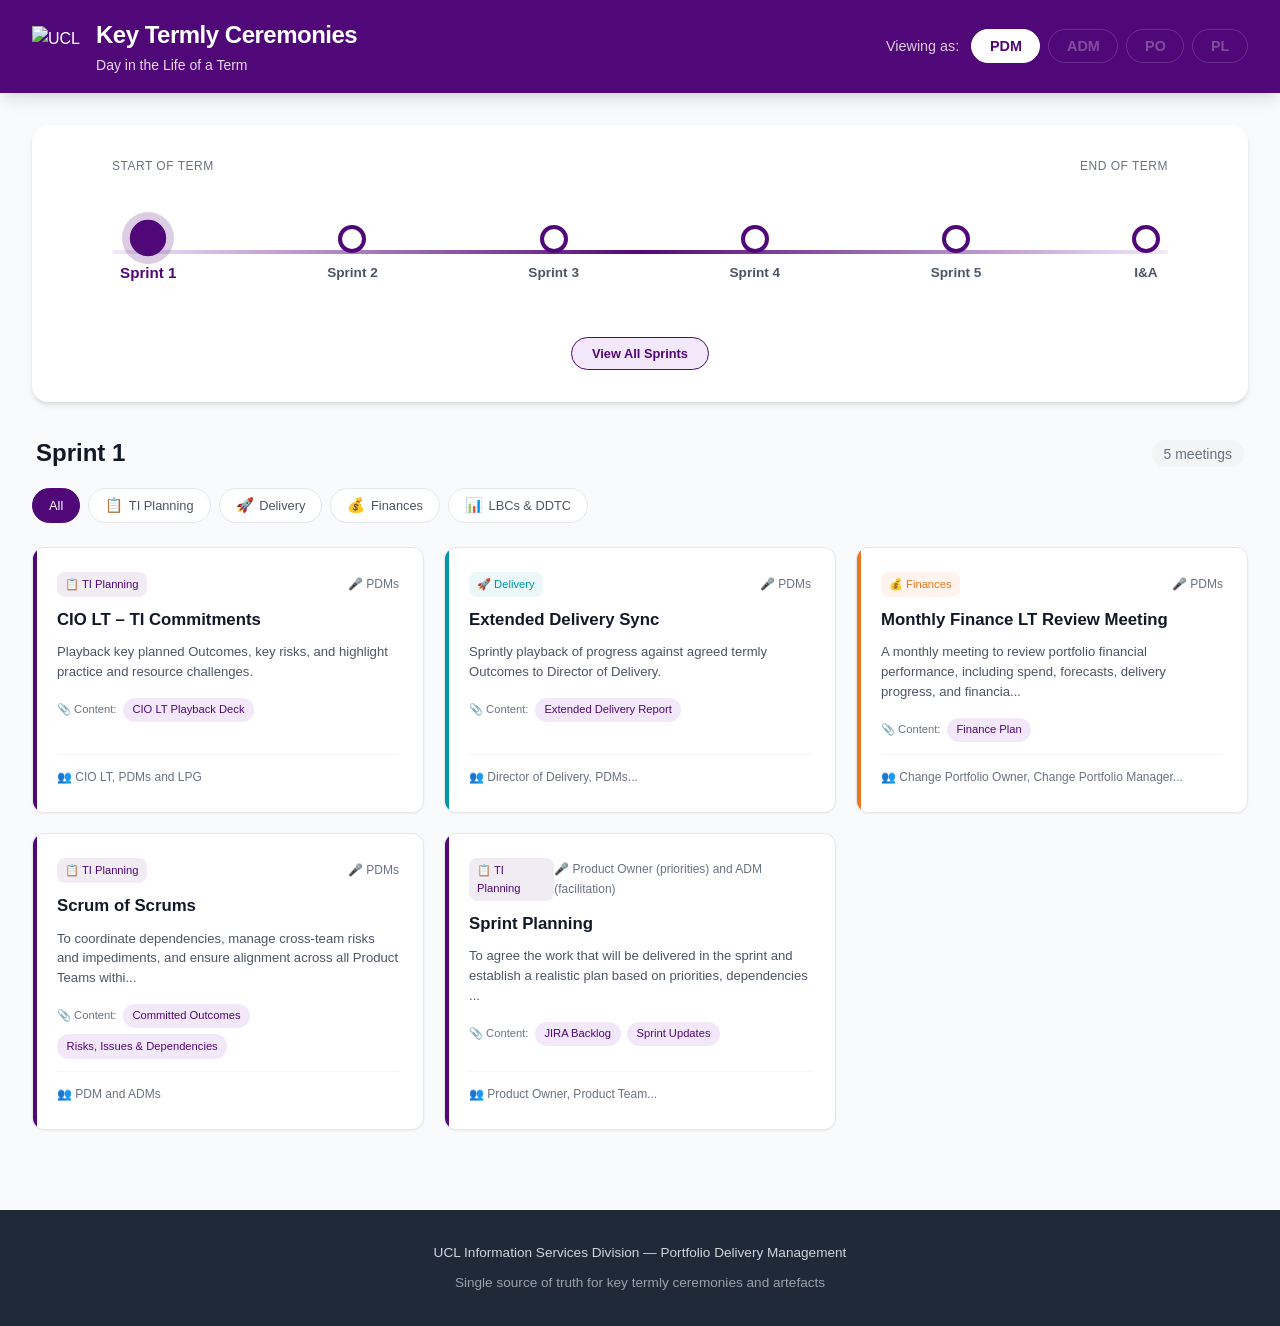
==== commit 899e1892: "Add files via upload" ====
--- a/preview.html
+++ b/preview.html
@@ -89,6 +89,22 @@
     font-weight: 400;
 }
 
+.header-brand {
+    display: flex;
+    align-items: center;
+    gap: 1rem;
+}
+
+.ucl-logo {
+    height: 40px;
+    width: auto;
+}
+
+.header-titles {
+    display: flex;
+    flex-direction: column;
+}
+
 .persona-selector {
     display: flex;
     align-items: center;
@@ -497,10 +513,7 @@
     animation: slideUp 0.3s ease;
 }
 
-.artefact-panel {
-    max-width: 600px;
-    border-top: 4px solid var(--ucl-orange);
-}
+/* Artefact panel removed - now inline */
 
 @keyframes slideUp {
     from {
@@ -556,14 +569,7 @@
     color: var(--gray-600);
 }
 
-.artefact-badge {
-    padding: 0.3rem 0.75rem;
-    border-radius: 12px;
-    font-size: 0.7rem;
-    font-weight: 600;
-    background: #FEF3C7;
-    color: #92400E;
-}
+/* Artefact badge removed - now inline */
 
 .detail-title {
     font-size: 1.5rem;
@@ -650,6 +656,77 @@
     border-color: var(--ucl-purple);
 }
 
+.content-link.expanded {
+    background: var(--ucl-purple);
+    color: var(--white);
+    border-color: var(--ucl-purple);
+}
+
+/* Inline artefact preview */
+.content-preview {
+    margin-top: 0.75rem;
+}
+
+.artefact-inline-preview {
+    background: var(--gray-50);
+    border: 1px solid var(--gray-200);
+    border-radius: var(--radius-md);
+    padding: 1rem;
+    animation: slideDown 0.2s ease;
+}
+
+@keyframes slideDown {
+    from { opacity: 0; transform: translateY(-8px); }
+    to { opacity: 1; transform: translateY(0); }
+}
+
+.preview-title {
+    font-size: 0.9rem;
+    font-weight: 600;
+    color: var(--gray-800);
+    margin-bottom: 0.5rem;
+}
+
+.preview-description {
+    font-size: 0.8rem;
+    color: var(--gray-600);
+    line-height: 1.5;
+    margin-bottom: 0.75rem;
+}
+
+.preview-screenshots {
+    display: flex;
+    flex-direction: column;
+    gap: 0.5rem;
+}
+
+.preview-screenshot-item {
+    border: 1px solid var(--gray-200);
+    border-radius: var(--radius-sm);
+    overflow: hidden;
+    cursor: pointer;
+    transition: var(--transition);
+}
+
+.preview-screenshot-item:hover {
+    box-shadow: var(--shadow-md);
+    border-color: var(--ucl-purple);
+}
+
+.preview-screenshot-img {
+    width: 100%;
+    height: auto;
+    display: block;
+}
+
+.screenshot-hint {
+    text-align: center;
+    font-size: 0.7rem;
+    color: var(--gray-400);
+    padding: 0.4rem;
+    margin: 0;
+}
+
 /* Attendees */
 .attendees-list {
     display: flex;
@@ -665,23 +742,71 @@
     color: var(--gray-700);
 }
 
-/* Back to meeting button */
-.back-to-meeting-btn {
-    margin-top: 1.5rem;
-    padding: 0.6rem 1.25rem;
-    background: var(--gray-100);
-    border: 1.5px solid var(--gray-300);
-    border-radius: 20px;
-    font-size: 0.85rem;
-    font-weight: 500;
-    color: var(--gray-700);
+/* Back to meeting button - REMOVED (artefacts now inline) */
+
+/* Screenshot gallery in artefact panel - REMOVED (now inline) */
+
+/* Lightbox (full-screen image zoom) */
+.lightbox-overlay {
+    position: fixed;
+    top: 0;
+    left: 0;
+    width: 100%;
+    height: 100%;
+    background: rgba(0, 0, 0, 0.9);
+    z-index: 2000;
+    display: none;
+    align-items: center;
+    justify-content: center;
+    padding: 2rem;
     cursor: pointer;
+}
+
+.lightbox-overlay.visible {
+    display: flex;
+}
+
+.lightbox-image {
+    max-width: 95%;
+    max-height: 90vh;
+    object-fit: contain;
+    border-radius: var(--radius-md);
+    box-shadow: 0 0 40px rgba(0,0,0,0.5);
+    animation: lightboxZoom 0.3s ease;
+}
+
+@keyframes lightboxZoom {
+    from {
+        transform: scale(0.8);
+        opacity: 0;
+    }
+    to {
+        transform: scale(1);
+        opacity: 1;
+    }
+}
+
+.lightbox-close {
+    position: absolute;
+    top: 1.5rem;
+    right: 1.5rem;
+    width: 44px;
+    height: 44px;
+    border-radius: 50%;
+    border: none;
+    background: rgba(255,255,255,0.15);
+    color: var(--white);
+    font-size: 2rem;
+    cursor: pointer;
+    display: flex;
+    align-items: center;
+    justify-content: center;
     transition: var(--transition);
-}
-
-.back-to-meeting-btn:hover {
-    background: var(--gray-200);
-    border-color: var(--gray-400);
+    z-index: 2001;
+}
+
+.lightbox-close:hover {
+    background: rgba(255,255,255,0.3);
 }
 
 /* ========== FOOTER ========== */
@@ -790,8 +915,13 @@
     <header class="site-header">
         <div class="header-content">
             <div class="header-left">
-                <h1 class="site-title">Key Termly Ceremonies</h1>
-                <p class="site-subtitle">Day in the Life of a Term</p>
+                <div class="header-brand">
+                    <img src="images/ucl-logo-white.png" alt="UCL" class="ucl-logo" />
+                    <div class="header-titles">
+                        <h1 class="site-title">Key Termly Ceremonies</h1>
+                        <p class="site-subtitle">Day in the Life of a Term</p>
+                    </div>
+                </div>
             </div>
             <div class="header-right">
                 <div class="persona-selector">
@@ -907,6 +1037,7 @@
                     <div class="detail-section" id="contentSection">
                         <h3><span class="section-icon">📎</span> Content</h3>
                         <div class="content-links" id="detailContent"></div>
+                        <div class="content-preview" id="contentPreview"></div>
                     </div>
 
                     <div class="detail-section">
@@ -917,34 +1048,10 @@
             </div>
         </div>
 
-        <!-- Artefact Detail Panel (Modal) -->
-        <div class="detail-overlay" id="artefactOverlay">
-            <div class="detail-panel artefact-panel" id="artefactPanel">
-                <button class="detail-close" id="artefactClose">&times;</button>
-                <div class="detail-header">
-                    <span class="artefact-badge">📄 Artefact</span>
-                </div>
-                <h2 class="detail-title" id="artefactTitle"></h2>
-                
-                <div class="detail-sections">
-                    <div class="detail-section">
-                        <h3><span class="section-icon">📌</span> What</h3>
-                        <p id="artefactDescription"></p>
-                    </div>
-
-                    <div class="detail-section">
-                        <h3><span class="section-icon">🎯</span> Outcome</h3>
-                        <p id="artefactOutcome"></p>
-                    </div>
-
-                    <div class="detail-section">
-                        <h3><span class="section-icon">✏️</span> Prepared By</h3>
-                        <p id="artefactPreparedBy"></p>
-                    </div>
-                </div>
-
-                <button class="back-to-meeting-btn" id="backToMeetingBtn">← Back to Meeting</button>
-            </div>
+        <!-- Image Lightbox (full-screen zoom) -->
+        <div class="lightbox-overlay" id="lightboxOverlay">
+            <button class="lightbox-close" id="lightboxClose">&times;</button>
+            <img class="lightbox-image" id="lightboxImage" alt="Artefact example enlarged" />
         </div>
     </main>
 
@@ -989,119 +1096,136 @@
       name: "CIO LT Playback Deck",
       description: "The PDM gathers all committed outcomes, highlights the key risks and resource challenges in the CIO LT Playback Deck.",
       outcome: "The CIO LT Playback Deck is updated.",
-      preparedBy: "Change Portfolio Manager"
+      preparedBy: "Change Portfolio Manager",
+      screenshots: ["images/cio-lt-playback-deck.png"]
     },
     {
       id: "ti-planning-risks-dependencies",
       name: "TI Planning Risks & Dependencies",
       description: "A cross-portfolio view of key risks, dependencies, and planned initiatives identified during TI Planning. Enables portfolios to share a high-level view of work and ensures interdependencies are incorporated into planning activities.",
       outcome: "All risks and cross-portfolio dependencies are outlined.",
-      preparedBy: "Portfolio Delivery Manager"
+      preparedBy: "Portfolio Delivery Manager",
+      screenshots: ["images/ti-planning-risks-dependencies.png"]
     },
     {
       id: "ti-planning-management-review-deck",
       name: "TI Planning Management Review Deck",
       description: "Slides capturing confirmed planned outcomes, remaining delivery risks, dependencies and delivery confidence ahead of the TI start.",
       outcome: "Confirmed alignment across portfolios, agreed key priorities and dependency resolutions, and actions to address outstanding risks.",
-      preparedBy: "PDMs"
+      preparedBy: "PDMs",
+      screenshots: ["images/ti-planning-management-review-deck.png"]
     },
     {
       id: "portfolio-vision-slide-deck",
       name: "Portfolio Vision Slide Deck",
       description: "A set of prepared slides capturing strategic inputs, priorities, and insights that the portfolio updates ahead of the session to support defining the future vision.",
       outcome: "Portfolio Vision slides are updated with aligned strategic direction, key priorities, and a clearly articulated future state for the portfolio.",
-      preparedBy: "Change Portfolio Chair, Product Management, Platform and Product team representatives"
+      preparedBy: "Change Portfolio Chair, Product Management, Platform and Product team representatives",
+      screenshots: ["images/portfolio-vision-slide-deck-1.png", "images/portfolio-vision-slide-deck-2.png"]
     },
     {
       id: "extended-delivery-report",
       name: "Extended Delivery Report",
       description: "Updated Extended Delivery slides capturing progress against termly outcomes, key risks, dependencies, and required interventions.",
       outcome: "Clear, shared visibility of progress against termly outcomes, with risks, dependencies, and interventions identified and aligned.",
-      preparedBy: "Change Portfolio Delivery Manager"
+      preparedBy: "Change Portfolio Delivery Manager",
+      screenshots: ["images/extended-delivery-report-1.png", "images/extended-delivery-report-2.png"]
     },
     {
       id: "itppd-staff-log",
       name: "ITPPD Staff Log",
       description: "A record of resource assignments, vacancies, subcontractor contract dates, and budgets used to review workforce capacity.",
       outcome: "Clear view of resource allocation and capacity across portfolios.",
-      preparedBy: "Staff Operations Manager"
+      preparedBy: "Staff Operations Manager",
+      screenshots: []
     },
     {
       id: "finance-plan",
       name: "Finance Plan",
       description: "A monthly update of portfolio financial plans with actual spend provided by the Lean Portfolio Group, reviewed by the PDM to validate forecasts and ensure alignment within allocated budgets.",
       outcome: "Accurate and aligned financial plans, with forecasts validated and managed within budget.",
-      preparedBy: "Change Portfolio Manager, Lean Portfolio Group Rep"
+      preparedBy: "Change Portfolio Manager, Lean Portfolio Group Rep",
+      screenshots: []
     },
     {
       id: "portfolio-status-update",
       name: "Portfolio Status Update",
       description: "Updated portfolio performance slides with delivery status, financials, risks, and progress information.",
       outcome: "Clear visibility of portfolio health and progress for governance review.",
-      preparedBy: "Change Portfolio Delivery Manager"
+      preparedBy: "Change Portfolio Delivery Manager",
+      screenshots: ["images/portfolio-status-update.png"]
     },
     {
       id: "portfolio-delivery-updates",
       name: "Portfolio Delivery Updates",
       description: "Slides capturing delivery progress, achievements, and any blockers or changes since the last reporting period.",
       outcome: "Stakeholders have a clear picture of delivery performance across portfolios.",
-      preparedBy: "Change Portfolio Delivery Manager"
+      preparedBy: "Change Portfolio Delivery Manager",
+      screenshots: ["images/portfolio-delivery-updates.png"]
     },
     {
       id: "portfolio-roadmap",
       name: "Portfolio Roadmap",
       description: "A visual representation of planned delivery across Now/Next/Future horizons, categorised by Strategic Change, Enhance, and Maintain.",
       outcome: "Clear visibility of planned work and strategic direction for the portfolio.",
-      preparedBy: "Product Owners, Portfolio Delivery Manager"
+      preparedBy: "Product Owners, Portfolio Delivery Manager",
+      screenshots: ["images/portfolio-roadmap.png"]
     },
     {
       id: "lean-business-case",
       name: "Lean Business Case",
       description: "A structured document for each investment request, capturing objectives, benefits, costs, risks, and delivery approach for DDTC approval.",
       outcome: "Approved investment decisions with clear alignment on priorities and risks.",
-      preparedBy: "Product and Platform Owners"
+      preparedBy: "Product and Platform Owners",
+      screenshots: ["images/lean-business-case.png"]
     },
     {
       id: "committed-outcomes",
       name: "Committed Outcomes",
       description: "The agreed set of outcomes that each portfolio and product team has committed to deliver during the term.",
       outcome: "Clear visibility of what each team has committed to delivering.",
-      preparedBy: "Product Teams, ADMs"
+      preparedBy: "Product Teams, ADMs",
+      screenshots: ["images/committed-outcomes.png"]
     },
     {
       id: "risk-issues-dependencies",
       name: "Risks, Issues & Dependencies",
       description: "A log of identified risks, active issues, and cross-team or cross-portfolio dependencies that require coordination.",
       outcome: "All risks and dependencies are tracked, visible, and actively managed.",
-      preparedBy: "PDM, ADMs"
+      preparedBy: "PDM, ADMs",
+      screenshots: ["images/risk-issues-dependencies.png"]
     },
     {
       id: "jira-backlog",
       name: "JIRA Backlog",
       description: "The prioritised product backlog in JIRA containing user stories, bugs, and tasks ready for sprint planning.",
       outcome: "A refined and prioritised backlog ready for team commitment.",
-      preparedBy: "Product Owner"
+      preparedBy: "Product Owner",
+      screenshots: ["images/jira-backlog.png"]
     },
     {
       id: "sprint-updates",
       name: "Sprint Updates",
       description: "Updates on sprint progress, completed work, and any changes to scope or commitments during the sprint.",
       outcome: "Transparency on sprint progress and any impediments.",
-      preparedBy: "ADM, Product Team"
+      preparedBy: "ADM, Product Team",
+      screenshots: ["images/sprint-updates.png"]
     },
     {
       id: "inspect-adapt-slides",
       name: "Inspect & Adapt Slides",
       description: "A consolidated summary of progress, metrics, insights, and key improvement areas captured from the term review.",
       outcome: "Portfolio Inspect & Adapt slides are updated with portfolio progress against term outcomes, including metrics and key insights.",
-      preparedBy: "Change Portfolio Delivery Manager"
+      preparedBy: "Change Portfolio Delivery Manager",
+      screenshots: []
     },
     {
       id: "vision-of-visions-slides",
       name: "Vision of Visions Slides",
       description: "Updated Vision of Vision slides and a dependency tracking spreadsheet capturing cross-portfolio dependencies, priorities, and alignment inputs.",
       outcome: "Clear cross-portfolio visibility, aligned priorities, and readiness for coordinated TI planning.",
-      preparedBy: "Change Portfolio Delivery Manager"
+      preparedBy: "Change Portfolio Delivery Manager",
+      screenshots: []
     }
   ],
 
@@ -1298,7 +1422,6 @@
     let currentSprint = 'sprint-1';
     let currentCategory = 'all';
     let viewAll = false;
-    let lastOpenedMeetingId = null;
 
     // ========== DOM ELEMENTS ==========
     const timelineNodes = document.querySelectorAll('.timeline-node');
@@ -1308,9 +1431,6 @@
     const sprintCount = document.getElementById('sprintCount');
     const detailOverlay = document.getElementById('detailOverlay');
     const detailClose = document.getElementById('detailClose');
-    const artefactOverlay = document.getElementById('artefactOverlay');
-    const artefactClose = document.getElementById('artefactClose');
-    const backToMeetingBtn = document.getElementById('backToMeetingBtn');
     const viewAllBtn = document.getElementById('viewAllBtn');
 
     // ========== HELPERS ==========
@@ -1408,7 +1528,6 @@
         const meeting = getMeetingById(meetingId);
         if (!meeting) return;
 
-        lastOpenedMeetingId = meetingId;
         const category = getCategoryInfo(meeting.category);
 
         // Category badge
@@ -1434,24 +1553,31 @@
         // Outcome
         document.getElementById('detailOutcome').textContent = meeting.outcome;
 
-        // Content (artefacts as clickable links)
+        // Content (artefacts as clickable links + inline preview)
         const contentSection = document.getElementById('contentSection');
         const contentContainer = document.getElementById('detailContent');
+        const contentPreview = document.getElementById('contentPreview');
         
         if (meeting.content.length > 0) {
             contentSection.style.display = 'block';
+            
+            // Render artefact links
             contentContainer.innerHTML = meeting.content.map(contentId => {
                 const artefact = getArtefactById(contentId);
                 if (!artefact) return '';
-                return `<a class="content-link" data-artefact-id="${artefact.id}">📄 ${artefact.name}</a>`;
+                const hasImages = artefact.screenshots && artefact.screenshots.length > 0;
+                return `<a class="content-link ${hasImages ? 'has-images' : ''}" data-artefact-id="${artefact.id}">📄 ${artefact.name} ${hasImages ? '🖼️' : ''}</a>`;
             }).join('');
+
+            // Clear preview initially
+            contentPreview.innerHTML = '';
 
             // Add click handlers to content links
             contentContainer.querySelectorAll('.content-link').forEach(link => {
                 link.addEventListener('click', (e) => {
                     e.stopPropagation();
                     const artefactId = link.getAttribute('data-artefact-id');
-                    openArtefactDetail(artefactId);
+                    toggleArtefactPreview(artefactId, link);
                 });
             });
         } else {
@@ -1472,36 +1598,72 @@
         document.body.style.overflow = 'hidden';
     }
 
+    function toggleArtefactPreview(artefactId, clickedLink) {
+        const artefact = getArtefactById(artefactId);
+        if (!artefact) return;
+
+        const contentPreview = document.getElementById('contentPreview');
+        
+        // Toggle: if already showing this artefact, hide it
+        if (contentPreview.getAttribute('data-showing') === artefactId) {
+            contentPreview.innerHTML = '';
+            contentPreview.setAttribute('data-showing', '');
+            clickedLink.classList.remove('expanded');
+            return;
+        }
+
+        // Mark all links as not expanded, then expand this one
+        document.querySelectorAll('.content-link').forEach(l => l.classList.remove('expanded'));
+        clickedLink.classList.add('expanded');
+        contentPreview.setAttribute('data-showing', artefactId);
+
+        // Build preview content
+        let previewHTML = `<div class="artefact-inline-preview">`;
+        previewHTML += `<h4 class="preview-title">${artefact.name}</h4>`;
+        previewHTML += `<p class="preview-description">${artefact.description}</p>`;
+        
+        // Screenshots
+        if (artefact.screenshots && artefact.screenshots.length > 0) {
+            previewHTML += `<div class="preview-screenshots">`;
+            artefact.screenshots.forEach((src, index) => {
+                previewHTML += `<div class="preview-screenshot-item" data-src="${src}">
+                    <img src="${src}" alt="${artefact.name} - example ${index + 1}" class="preview-screenshot-img" />
+                </div>`;
+            });
+            previewHTML += `<p class="screenshot-hint">Click image to enlarge</p>`;
+            previewHTML += `</div>`;
+        }
+
+        previewHTML += `</div>`;
+        contentPreview.innerHTML = previewHTML;
+
+        // Add lightbox click handlers to screenshots
+        contentPreview.querySelectorAll('.preview-screenshot-item').forEach(item => {
+            item.addEventListener('click', () => {
+                const src = item.getAttribute('data-src');
+                openLightbox(src);
+            });
+        });
+
+        // Scroll preview into view
+        contentPreview.scrollIntoView({ behavior: 'smooth', block: 'nearest' });
+    }
+
+    function openLightbox(imageSrc) {
+        const lightboxOverlay = document.getElementById('lightboxOverlay');
+        const lightboxImage = document.getElementById('lightboxImage');
+        lightboxImage.src = imageSrc;
+        lightboxOverlay.classList.add('visible');
+    }
+
+    function closeLightbox() {
+        const lightboxOverlay = document.getElementById('lightboxOverlay');
+        lightboxOverlay.classList.remove('visible');
+    }
+
     function closeMeetingDetail() {
         detailOverlay.classList.remove('visible');
         document.body.style.overflow = '';
-    }
-
-    function openArtefactDetail(artefactId) {
-        const artefact = getArtefactById(artefactId);
-        if (!artefact) return;
-
-        // Fill artefact panel
-        document.getElementById('artefactTitle').textContent = artefact.name;
-        document.getElementById('artefactDescription').textContent = artefact.description;
-        document.getElementById('artefactOutcome').textContent = artefact.outcome;
-        document.getElementById('artefactPreparedBy').textContent = artefact.preparedBy;
-
-        // Hide meeting overlay, show artefact overlay
-        detailOverlay.classList.remove('visible');
-        artefactOverlay.classList.add('visible');
-    }
-
-    function closeArtefactDetail() {
-        artefactOverlay.classList.remove('visible');
-        document.body.style.overflow = '';
-    }
-
-    function backToMeeting() {
-        artefactOverlay.classList.remove('visible');
-        if (lastOpenedMeetingId) {
-            openMeetingDetail(lastOpenedMeetingId);
-        }
     }
 
     function updateTimelineActive() {
@@ -1570,22 +1732,20 @@
         }
     });
 
-    // Close artefact detail panel
-    artefactClose.addEventListener('click', closeArtefactDetail);
-    artefactOverlay.addEventListener('click', (e) => {
-        if (e.target === artefactOverlay) {
-            closeArtefactDetail();
+    // Lightbox close
+    document.getElementById('lightboxClose').addEventListener('click', closeLightbox);
+    document.getElementById('lightboxOverlay').addEventListener('click', (e) => {
+        if (e.target === document.getElementById('lightboxOverlay') || e.target === document.getElementById('lightboxImage')) {
+            closeLightbox();
         }
     });
-
-    // Back to meeting button
-    backToMeetingBtn.addEventListener('click', backToMeeting);
 
     // Keyboard escape to close
     document.addEventListener('keydown', (e) => {
         if (e.key === 'Escape') {
-            if (artefactOverlay.classList.contains('visible')) {
-                closeArtefactDetail();
+            const lightboxOverlay = document.getElementById('lightboxOverlay');
+            if (lightboxOverlay.classList.contains('visible')) {
+                closeLightbox();
             } else if (detailOverlay.classList.contains('visible')) {
                 closeMeetingDetail();
             }
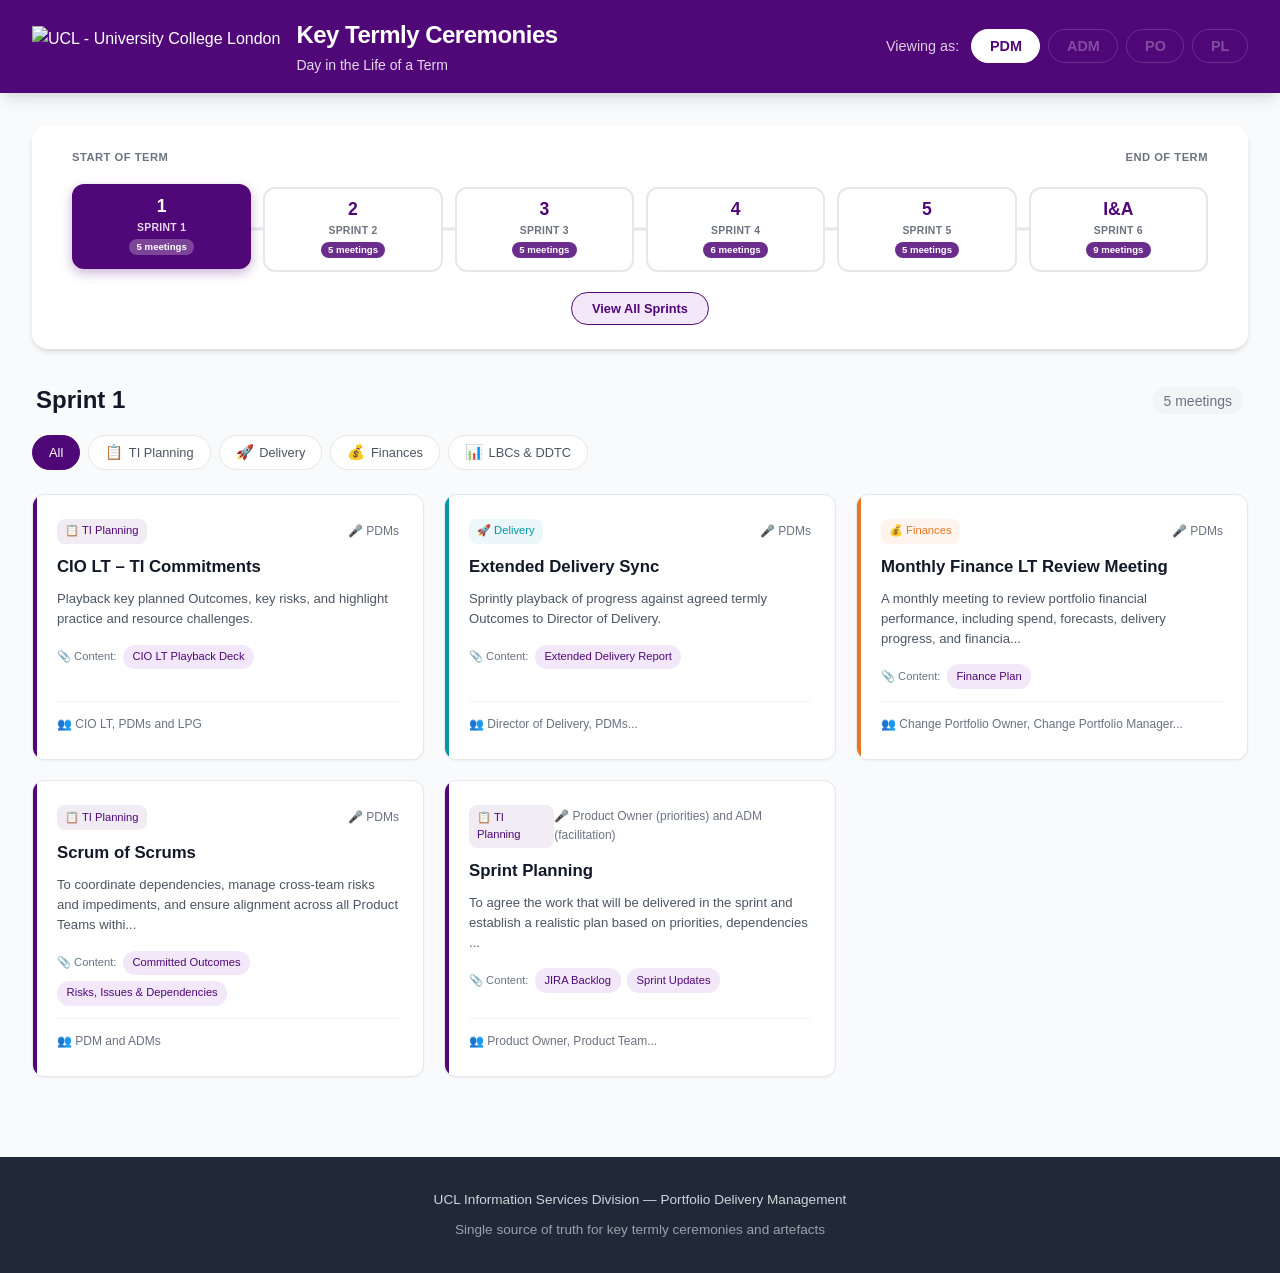
==== commit d0b38a22: "Add files via upload" ====
--- a/preview.html
+++ b/preview.html
@@ -3,7 +3,8 @@
 <head>
     <meta charset="UTF-8">
     <meta name="viewport" content="width=device-width, initial-scale=1.0">
-    <title>Key Termly Ceremonies — Day in the Life of a Term</title>
+    <title>Key Termly Ceremonies — Day in the Life of a Term | UCL ISD</title>
+    <meta name="description" content="A reference guide for Portfolio Delivery Managers at UCL, showing all key termly ceremonies, meetings, artefacts, and their schedule across sprints.">
     <style>
 /* ========== CSS VARIABLES (UCL Branding) ========== */
 :root {
@@ -56,6 +57,71 @@
     min-height: 100vh;
 }
 
+/* ========== ACCESSIBILITY ========== */
+/* Skip navigation link */
+.skip-link {
+    position: absolute;
+    top: -100px;
+    left: 0;
+    background: var(--ucl-purple);
+    color: var(--white);
+    padding: 0.75rem 1.5rem;
+    z-index: 10000;
+    font-weight: 600;
+    text-decoration: none;
+    border-radius: 0 0 var(--radius-md) 0;
+}
+
+.skip-link:focus {
+    top: 0;
+}
+
+/* Screen reader only text */
+.sr-only {
+    position: absolute;
+    width: 1px;
+    height: 1px;
+    padding: 0;
+    margin: -1px;
+    overflow: hidden;
+    clip: rect(0, 0, 0, 0);
+    white-space: nowrap;
+    border-width: 0;
+}
+
+/* Reduced motion preference */
+@media (prefers-reduced-motion: reduce) {
+    *, *::before, *::after {
+        animation-duration: 0.01ms !important;
+        animation-iteration-count: 1 !important;
+        transition-duration: 0.01ms !important;
+        scroll-behavior: auto !important;
+    }
+}
+
+/* High contrast mode support */
+@media (forced-colors: active) {
+    .sprint-card.active {
+        border: 3px solid ButtonText;
+    }
+    
+    .meeting-card::before {
+        forced-color-adjust: none;
+    }
+    
+    .filter-btn.active {
+        border: 2px solid ButtonText;
+    }
+}
+
+/* Content instructions for artefacts */
+.content-instructions {
+    font-size: 0.75rem;
+    color: var(--gray-500);
+    font-style: italic;
+    margin-bottom: 0.5rem;
+}
+
 /* ========== HEADER ========== */
 .site-header {
     background: var(--ucl-purple);
@@ -155,99 +221,131 @@
 .timeline-section {
     background: var(--white);
     border-radius: var(--radius-xl);
-    padding: 2rem 3rem;
+    padding: 1.5rem 2rem 1.5rem;
     margin-bottom: 2rem;
     box-shadow: var(--shadow-md);
 }
 
-.timeline-labels {
+.timeline-header {
     display: flex;
     justify-content: space-between;
-    margin-bottom: 0.5rem;
-    padding: 0 2rem;
+    margin-bottom: 1.25rem;
+    padding: 0 0.5rem;
 }
 
 .timeline-label-start,
 .timeline-label-end {
-    font-size: 0.75rem;
+    font-size: 0.7rem;
     color: var(--gray-500);
-    font-weight: 500;
+    font-weight: 600;
     text-transform: uppercase;
     letter-spacing: 0.5px;
 }
 
-.timeline-container {
+.timeline-track {
     position: relative;
-    padding: 2rem 2rem;
-}
-
-.timeline-line {
+    padding: 0 0.5rem;
+}
+
+.timeline-connector {
     position: absolute;
     top: 50%;
     left: 2rem;
     right: 2rem;
-    height: 4px;
-    background: linear-gradient(90deg, var(--ucl-purple-lighter), var(--ucl-purple), var(--ucl-purple-lighter));
+    height: 3px;
+    background: var(--gray-200);
+    transform: translateY(-50%);
+    z-index: 1;
     border-radius: 2px;
-    transform: translateY(-50%);
-}
-
-.timeline-nodes {
+}
+
+.timeline-cards {
     position: relative;
     display: flex;
     justify-content: space-between;
-    align-items: center;
+    gap: 0.75rem;
     z-index: 2;
 }
 
-.timeline-node {
+.sprint-card {
     display: flex;
     flex-direction: column;
     align-items: center;
-    gap: 0.75rem;
-    background: none;
-    border: none;
+    gap: 0.4rem;
+    padding: 0.75rem 1rem;
+    background: var(--white);
+    border: 2px solid var(--gray-200);
+    border-radius: var(--radius-lg);
     cursor: pointer;
-    transition: var(--transition);
-    padding: 0.5rem;
-}
-
-.timeline-node:hover .node-dot {
-    transform: scale(1.2);
-    box-shadow: 0 0 0 6px rgba(80, 7, 120, 0.15);
-}
-
-.timeline-node.active .node-dot {
+    transition: all 0.25s ease;
+    flex: 1;
+    min-width: 0;
+    position: relative;
+}
+
+.sprint-card:hover {
+    border-color: var(--ucl-purple);
+    background: var(--ucl-purple-lighter);
+    transform: translateY(-2px);
+    box-shadow: var(--shadow-md);
+}
+
+.sprint-card:focus-visible {
+    outline: 3px solid var(--ucl-purple);
+    outline-offset: 2px;
+    border-color: var(--ucl-purple);
+}
+
+.sprint-card.active {
     background: var(--ucl-purple);
-    transform: scale(1.3);
-    box-shadow: 0 0 0 6px rgba(80, 7, 120, 0.2);
-}
-
-.node-dot {
-    width: 28px;
-    height: 28px;
-    border-radius: 50%;
-    background: var(--white);
-    border: 4px solid var(--ucl-purple);
-    transition: var(--transition);
-}
-
-.node-label {
-    font-size: 0.85rem;
-    font-weight: 700;
-    color: var(--gray-600);
-    transition: var(--transition);
-}
-
-.timeline-node.active .node-label {
+    border-color: var(--ucl-purple);
+    transform: translateY(-3px);
+    box-shadow: 0 4px 12px rgba(80, 7, 120, 0.3);
+}
+
+.sprint-card-number {
+    font-size: 1.1rem;
+    font-weight: 800;
     color: var(--ucl-purple);
-    font-size: 0.95rem;
+    line-height: 1;
+}
+
+.sprint-card.active .sprint-card-number {
+    color: var(--white);
+}
+
+.sprint-card-name {
+    font-size: 0.65rem;
+    font-weight: 600;
+    color: var(--gray-500);
+    text-transform: uppercase;
+    letter-spacing: 0.3px;
+}
+
+.sprint-card.active .sprint-card-name {
+    color: rgba(255, 255, 255, 0.85);
+}
+
+.sprint-card-count {
+    font-size: 0.6rem;
+    font-weight: 600;
+    color: var(--white);
+    background: var(--ucl-purple-light);
+    padding: 0.15rem 0.45rem;
+    border-radius: 10px;
+    min-width: 1.4rem;
+    text-align: center;
+}
+
+.sprint-card.active .sprint-card-count {
+    background: rgba(255, 255, 255, 0.25);
+    color: var(--white);
 }
 
 .view-all-container {
     display: flex;
     justify-content: center;
-    margin-top: 1rem;
+    margin-top: 1.25rem;
 }
 
 .view-all-btn {
@@ -272,6 +370,11 @@
     color: var(--white);
 }
 
+.view-all-btn:focus-visible {
+    outline: 3px solid var(--ucl-purple);
+    outline-offset: 2px;
+}
+
 /* ========== SPRINT HEADER ========== */
 .sprint-header {
     display: flex;
@@ -375,6 +478,12 @@
     box-shadow: var(--shadow-lg);
     transform: translateY(-2px);
     border-color: var(--gray-300);
+}
+
+.meeting-card:focus-visible {
+    outline: 3px solid var(--ucl-purple);
+    outline-offset: 2px;
+    box-shadow: var(--shadow-lg);
 }
 
 .card-top {
@@ -839,25 +948,29 @@
     }
 
     .timeline-section {
-        padding: 1.5rem 1rem;
-    }
-
-    .timeline-container {
-        padding: 2rem 0.5rem;
-    }
-
-    .timeline-labels {
-        padding: 0 0.5rem;
-    }
-
-    .node-label {
-        font-size: 0.7rem;
-    }
-
-    .node-dot {
-        width: 22px;
-        height: 22px;
-        border-width: 3px;
+        padding: 1.25rem 1rem;
+    }
+
+    .timeline-cards {
+        flex-wrap: wrap;
+        gap: 0.5rem;
+    }
+
+    .sprint-card {
+        flex: 0 0 calc(33.33% - 0.5rem);
+        padding: 0.6rem 0.5rem;
+    }
+
+    .sprint-card-number {
+        font-size: 0.95rem;
+    }
+
+    .sprint-card-name {
+        font-size: 0.55rem;
+    }
+
+    .timeline-connector {
+        display: none;
     }
 
     .meetings-grid {
@@ -899,24 +1012,28 @@
 }
 
 @media (max-width: 480px) {
-    .timeline-nodes {
-        gap: 0;
-    }
-
-    .timeline-node {
-        padding: 0.25rem;
+    .sprint-card {
+        flex: 0 0 calc(33.33% - 0.35rem);
+        padding: 0.5rem 0.35rem;
+    }
+
+    .sprint-card-count {
+        display: none;
     }
 }
 
 </style>
 </head>
 <body>
+    <!-- Skip Navigation Link (for keyboard/screen reader users) -->
+    <a href="#main-content" class="skip-link">Skip to main content</a>
+
     <!-- Header -->
-    <header class="site-header">
+    <header class="site-header" role="banner">
         <div class="header-content">
             <div class="header-left">
                 <div class="header-brand">
-                    <img src="images/ucl-logo-white.png" alt="UCL" class="ucl-logo" />
+                    <img src="Images/ucl-logo-white.png" alt="UCL - University College London" class="ucl-logo" />
                     <div class="header-titles">
                         <h1 class="site-title">Key Termly Ceremonies</h1>
                         <p class="site-subtitle">Day in the Life of a Term</p>
@@ -924,95 +1041,102 @@
                 </div>
             </div>
             <div class="header-right">
-                <div class="persona-selector">
-                    <span class="persona-label">Viewing as:</span>
-                    <div class="persona-badges">
-                        <button class="persona-badge active" data-persona="pdm">PDM</button>
-                        <button class="persona-badge disabled" data-persona="adm" title="Coming Soon">ADM</button>
-                        <button class="persona-badge disabled" data-persona="po" title="Coming Soon">PO</button>
-                        <button class="persona-badge disabled" data-persona="pl" title="Coming Soon">PL</button>
+                <nav class="persona-selector" aria-label="Role selector">
+                    <span class="persona-label" id="persona-label">Viewing as:</span>
+                    <div class="persona-badges" role="group" aria-labelledby="persona-label">
+                        <button class="persona-badge active" data-persona="pdm" aria-pressed="true" aria-label="Portfolio Delivery Manager (active)">PDM</button>
+                        <button class="persona-badge disabled" data-persona="adm" aria-disabled="true" aria-label="Agile Delivery Manager - Coming Soon" title="Coming Soon">ADM</button>
+                        <button class="persona-badge disabled" data-persona="po" aria-disabled="true" aria-label="Product Owner - Coming Soon" title="Coming Soon">PO</button>
+                        <button class="persona-badge disabled" data-persona="pl" aria-disabled="true" aria-label="Portfolio Lead - Coming Soon" title="Coming Soon">PL</button>
                     </div>
-                </div>
+                </nav>
             </div>
         </div>
     </header>
 
     <!-- Main Content -->
-    <main class="main-content">
+    <main class="main-content" id="main-content" role="main">
         <!-- Timeline Section -->
-        <section class="timeline-section">
-            <div class="timeline-labels">
+        <section class="timeline-section" aria-label="Sprint timeline navigation">
+            <p class="sr-only">Select a sprint to view its ceremonies. Each sprint card shows the number of meetings in that sprint.</p>
+            <div class="timeline-header">
                 <span class="timeline-label-start">Start of Term</span>
                 <span class="timeline-label-end">End of Term</span>
             </div>
-            <div class="timeline-container">
-                <div class="timeline-line"></div>
-                <div class="timeline-nodes">
-                    <button class="timeline-node active" data-sprint="sprint-1">
-                        <span class="node-dot"></span>
-                        <span class="node-label">Sprint 1</span>
+            <div class="timeline-track" role="toolbar" aria-label="Sprint selection">
+                <div class="timeline-connector" aria-hidden="true"></div>
+                <div class="timeline-cards">
+                    <button class="sprint-card active" data-sprint="sprint-1" aria-label="Sprint 1, currently selected" aria-pressed="true">
+                        <span class="sprint-card-number" aria-hidden="true">1</span>
+                        <span class="sprint-card-name">Sprint 1</span>
+                        <span class="sprint-card-count" data-sprint-count="sprint-1"></span>
                     </button>
-                    <button class="timeline-node" data-sprint="sprint-2">
-                        <span class="node-dot"></span>
-                        <span class="node-label">Sprint 2</span>
+                    <button class="sprint-card" data-sprint="sprint-2" aria-label="Sprint 2" aria-pressed="false">
+                        <span class="sprint-card-number" aria-hidden="true">2</span>
+                        <span class="sprint-card-name">Sprint 2</span>
+                        <span class="sprint-card-count" data-sprint-count="sprint-2"></span>
                     </button>
-                    <button class="timeline-node" data-sprint="sprint-3">
-                        <span class="node-dot"></span>
-                        <span class="node-label">Sprint 3</span>
+                    <button class="sprint-card" data-sprint="sprint-3" aria-label="Sprint 3" aria-pressed="false">
+                        <span class="sprint-card-number" aria-hidden="true">3</span>
+                        <span class="sprint-card-name">Sprint 3</span>
+                        <span class="sprint-card-count" data-sprint-count="sprint-3"></span>
                     </button>
-                    <button class="timeline-node" data-sprint="sprint-4">
-                        <span class="node-dot"></span>
-                        <span class="node-label">Sprint 4</span>
+                    <button class="sprint-card" data-sprint="sprint-4" aria-label="Sprint 4" aria-pressed="false">
+                        <span class="sprint-card-number" aria-hidden="true">4</span>
+                        <span class="sprint-card-name">Sprint 4</span>
+                        <span class="sprint-card-count" data-sprint-count="sprint-4"></span>
                     </button>
-                    <button class="timeline-node" data-sprint="sprint-5">
-                        <span class="node-dot"></span>
-                        <span class="node-label">Sprint 5</span>
+                    <button class="sprint-card" data-sprint="sprint-5" aria-label="Sprint 5" aria-pressed="false">
+                        <span class="sprint-card-number" aria-hidden="true">5</span>
+                        <span class="sprint-card-name">Sprint 5</span>
+                        <span class="sprint-card-count" data-sprint-count="sprint-5"></span>
                     </button>
-                    <button class="timeline-node" data-sprint="sprint-6-ia">
-                        <span class="node-dot"></span>
-                        <span class="node-label">I&A</span>
+                    <button class="sprint-card" data-sprint="sprint-6-ia" aria-label="Sprint 6, Innovation and Adapt" aria-pressed="false">
+                        <span class="sprint-card-number" aria-hidden="true">I&A</span>
+                        <span class="sprint-card-name">Sprint 6</span>
+                        <span class="sprint-card-count" data-sprint-count="sprint-6-ia"></span>
                     </button>
                 </div>
             </div>
             <div class="view-all-container">
-                <button class="view-all-btn" id="viewAllBtn">View All Sprints</button>
+                <button class="view-all-btn" id="viewAllBtn" aria-pressed="false" aria-label="View all sprints together">View All Sprints</button>
             </div>
         </section>
 
         <!-- Sprint Header -->
-        <section class="sprint-header" id="sprintHeader">
+        <section class="sprint-header" id="sprintHeader" aria-live="polite">
             <h2 class="sprint-title" id="sprintTitle">Sprint 1</h2>
             <div class="sprint-meta">
-                <span class="sprint-count" id="sprintCount"></span>
+                <span class="sprint-count" id="sprintCount" aria-live="polite"></span>
             </div>
         </section>
 
         <!-- Category Filter -->
-        <section class="category-filter">
-            <button class="filter-btn active" data-category="all">All</button>
-            <button class="filter-btn" data-category="ti-planning">
-                <span class="filter-icon">📋</span> TI Planning
+        <section class="category-filter" aria-label="Filter meetings by category" role="toolbar">
+            <button class="filter-btn active" data-category="all" aria-pressed="true">All</button>
+            <button class="filter-btn" data-category="ti-planning" aria-pressed="false">
+                <span class="filter-icon" aria-hidden="true">📋</span> TI Planning
             </button>
-            <button class="filter-btn" data-category="delivery">
-                <span class="filter-icon">🚀</span> Delivery
+            <button class="filter-btn" data-category="delivery" aria-pressed="false">
+                <span class="filter-icon" aria-hidden="true">🚀</span> Delivery
             </button>
-            <button class="filter-btn" data-category="finances">
-                <span class="filter-icon">💰</span> Finances
+            <button class="filter-btn" data-category="finances" aria-pressed="false">
+                <span class="filter-icon" aria-hidden="true">💰</span> Finances
             </button>
-            <button class="filter-btn" data-category="lbcs-ddtc">
-                <span class="filter-icon">📊</span> LBCs & DDTC
+            <button class="filter-btn" data-category="lbcs-ddtc" aria-pressed="false">
+                <span class="filter-icon" aria-hidden="true">📊</span> LBCs & DDTC
             </button>
         </section>
 
         <!-- Meetings Grid -->
-        <section class="meetings-grid" id="meetingsGrid">
+        <section class="meetings-grid" id="meetingsGrid" aria-label="List of ceremonies" aria-live="polite">
             <!-- Populated by JavaScript -->
         </section>
 
         <!-- Meeting Detail Panel (Modal) -->
-        <div class="detail-overlay" id="detailOverlay">
+        <div class="detail-overlay" id="detailOverlay" role="dialog" aria-modal="true" aria-labelledby="detailTitle">
             <div class="detail-panel" id="detailPanel">
-                <button class="detail-close" id="detailClose">&times;</button>
+                <button class="detail-close" id="detailClose" aria-label="Close meeting details">&times;</button>
                 <div class="detail-header">
                     <span class="detail-category-badge" id="detailCategoryBadge"></span>
                     <span class="detail-sprint-badge" id="detailSprintBadge"></span>
@@ -1021,12 +1145,12 @@
                 
                 <div class="detail-sections">
                     <div class="detail-section">
-                        <h3><span class="section-icon">🎤</span> Presenter</h3>
+                        <h3><span class="section-icon" aria-hidden="true">🎤</span> Presenter</h3>
                         <p id="detailPresenter"></p>
                     </div>
 
                     <div class="detail-section">
-                        <h3><span class="section-icon">🎯</span> Why</h3>
+                        <h3><span class="section-icon" aria-hidden="true">🎯</span> Why</h3>
                         <p id="detailWhy"></p>
                         <div class="outcome-box" id="detailOutcomeBox">
                             <strong>Outcome:</strong>
@@ -1035,13 +1159,14 @@
                     </div>
 
                     <div class="detail-section" id="contentSection">
-                        <h3><span class="section-icon">📎</span> Content</h3>
-                        <div class="content-links" id="detailContent"></div>
-                        <div class="content-preview" id="contentPreview"></div>
+                        <h3><span class="section-icon" aria-hidden="true">📎</span> Content</h3>
+                        <p class="content-instructions">Click an artefact below to view its description and example screenshot.</p>
+                        <div class="content-links" id="detailContent" role="group" aria-label="Artefacts for this meeting"></div>
+                        <div class="content-preview" id="contentPreview" aria-live="polite"></div>
                     </div>
 
                     <div class="detail-section">
-                        <h3><span class="section-icon">👥</span> Who</h3>
+                        <h3><span class="section-icon" aria-hidden="true">👥</span> Who</h3>
                         <div id="detailAttendees"></div>
                     </div>
                 </div>
@@ -1049,14 +1174,14 @@
         </div>
 
         <!-- Image Lightbox (full-screen zoom) -->
-        <div class="lightbox-overlay" id="lightboxOverlay">
-            <button class="lightbox-close" id="lightboxClose">&times;</button>
-            <img class="lightbox-image" id="lightboxImage" alt="Artefact example enlarged" />
+        <div class="lightbox-overlay" id="lightboxOverlay" role="dialog" aria-modal="true" aria-label="Enlarged artefact image">
+            <button class="lightbox-close" id="lightboxClose" aria-label="Close enlarged image">&times;</button>
+            <img class="lightbox-image" id="lightboxImage" alt="" />
         </div>
     </main>
 
     <!-- Footer -->
-    <footer class="site-footer">
+    <footer class="site-footer" role="contentinfo">
         <div class="footer-content">
             <p>UCL Information Services Division — Portfolio Delivery Management</p>
             <p class="footer-note">Single source of truth for key termly ceremonies and artefacts</p>
@@ -1097,7 +1222,7 @@
       description: "The PDM gathers all committed outcomes, highlights the key risks and resource challenges in the CIO LT Playback Deck.",
       outcome: "The CIO LT Playback Deck is updated.",
       preparedBy: "Change Portfolio Manager",
-      screenshots: ["images/cio-lt-playback-deck.png"]
+      screenshots: ["Images/cio-lt-playback-deck.png.png"]
     },
     {
       id: "ti-planning-risks-dependencies",
@@ -1105,7 +1230,7 @@
       description: "A cross-portfolio view of key risks, dependencies, and planned initiatives identified during TI Planning. Enables portfolios to share a high-level view of work and ensures interdependencies are incorporated into planning activities.",
       outcome: "All risks and cross-portfolio dependencies are outlined.",
       preparedBy: "Portfolio Delivery Manager",
-      screenshots: ["images/ti-planning-risks-dependencies.png"]
+      screenshots: ["Images/ti-planning-risks-dependencies.png.png"]
     },
     {
       id: "ti-planning-management-review-deck",
@@ -1113,7 +1238,7 @@
       description: "Slides capturing confirmed planned outcomes, remaining delivery risks, dependencies and delivery confidence ahead of the TI start.",
       outcome: "Confirmed alignment across portfolios, agreed key priorities and dependency resolutions, and actions to address outstanding risks.",
       preparedBy: "PDMs",
-      screenshots: ["images/ti-planning-management-review-deck.png"]
+      screenshots: ["Images/ti-planning-management-review-deck.png.png"]
     },
     {
       id: "portfolio-vision-slide-deck",
@@ -1121,7 +1246,7 @@
       description: "A set of prepared slides capturing strategic inputs, priorities, and insights that the portfolio updates ahead of the session to support defining the future vision.",
       outcome: "Portfolio Vision slides are updated with aligned strategic direction, key priorities, and a clearly articulated future state for the portfolio.",
       preparedBy: "Change Portfolio Chair, Product Management, Platform and Product team representatives",
-      screenshots: ["images/portfolio-vision-slide-deck-1.png", "images/portfolio-vision-slide-deck-2.png"]
+      screenshots: ["Images/portfolio-vision-slide-deck-1.png.png", "Images/portfolio-vision-slide-deck-2.png.png"]
     },
     {
       id: "extended-delivery-report",
@@ -1129,7 +1254,7 @@
       description: "Updated Extended Delivery slides capturing progress against termly outcomes, key risks, dependencies, and required interventions.",
       outcome: "Clear, shared visibility of progress against termly outcomes, with risks, dependencies, and interventions identified and aligned.",
       preparedBy: "Change Portfolio Delivery Manager",
-      screenshots: ["images/extended-delivery-report-1.png", "images/extended-delivery-report-2.png"]
+      screenshots: ["Images/extended-delivery-report-1.png.png", "Images/extended-delivery-report-2.png.png"]
     },
     {
       id: "itppd-staff-log",
@@ -1153,7 +1278,7 @@
       description: "Updated portfolio performance slides with delivery status, financials, risks, and progress information.",
       outcome: "Clear visibility of portfolio health and progress for governance review.",
       preparedBy: "Change Portfolio Delivery Manager",
-      screenshots: ["images/portfolio-status-update.png"]
+      screenshots: ["Images/portfolio-status-update.png.png"]
     },
     {
       id: "portfolio-delivery-updates",
@@ -1161,7 +1286,7 @@
       description: "Slides capturing delivery progress, achievements, and any blockers or changes since the last reporting period.",
       outcome: "Stakeholders have a clear picture of delivery performance across portfolios.",
       preparedBy: "Change Portfolio Delivery Manager",
-      screenshots: ["images/portfolio-delivery-updates.png"]
+      screenshots: ["Images/portfolio-delivery-updates.png.png"]
     },
     {
       id: "portfolio-roadmap",
@@ -1169,7 +1294,7 @@
       description: "A visual representation of planned delivery across Now/Next/Future horizons, categorised by Strategic Change, Enhance, and Maintain.",
       outcome: "Clear visibility of planned work and strategic direction for the portfolio.",
       preparedBy: "Product Owners, Portfolio Delivery Manager",
-      screenshots: ["images/portfolio-roadmap.png"]
+      screenshots: ["Images/portfolio-roadmap.png.png"]
     },
     {
       id: "lean-business-case",
@@ -1177,7 +1302,7 @@
       description: "A structured document for each investment request, capturing objectives, benefits, costs, risks, and delivery approach for DDTC approval.",
       outcome: "Approved investment decisions with clear alignment on priorities and risks.",
       preparedBy: "Product and Platform Owners",
-      screenshots: ["images/lean-business-case.png"]
+      screenshots: ["Images/lean-business-case.png.png"]
     },
     {
       id: "committed-outcomes",
@@ -1185,7 +1310,7 @@
       description: "The agreed set of outcomes that each portfolio and product team has committed to deliver during the term.",
       outcome: "Clear visibility of what each team has committed to delivering.",
       preparedBy: "Product Teams, ADMs",
-      screenshots: ["images/committed-outcomes.png"]
+      screenshots: ["Images/committed-outcomes.png.png"]
     },
     {
       id: "risk-issues-dependencies",
@@ -1193,7 +1318,7 @@
       description: "A log of identified risks, active issues, and cross-team or cross-portfolio dependencies that require coordination.",
       outcome: "All risks and dependencies are tracked, visible, and actively managed.",
       preparedBy: "PDM, ADMs",
-      screenshots: ["images/risk-issues-dependencies.png"]
+      screenshots: ["Images/risk-issues-dependencies.png.png"]
     },
     {
       id: "jira-backlog",
@@ -1201,7 +1326,7 @@
       description: "The prioritised product backlog in JIRA containing user stories, bugs, and tasks ready for sprint planning.",
       outcome: "A refined and prioritised backlog ready for team commitment.",
       preparedBy: "Product Owner",
-      screenshots: ["images/jira-backlog.png"]
+      screenshots: ["Images/jira-backlog.png.png"]
     },
     {
       id: "sprint-updates",
@@ -1209,7 +1334,7 @@
       description: "Updates on sprint progress, completed work, and any changes to scope or commitments during the sprint.",
       outcome: "Transparency on sprint progress and any impediments.",
       preparedBy: "ADM, Product Team",
-      screenshots: ["images/sprint-updates.png"]
+      screenshots: ["Images/sprint-updates.png.png"]
     },
     {
       id: "inspect-adapt-slides",
@@ -1424,7 +1549,7 @@
     let viewAll = false;
 
     // ========== DOM ELEMENTS ==========
-    const timelineNodes = document.querySelectorAll('.timeline-node');
+    const timelineNodes = document.querySelectorAll('.sprint-card');
     const filterBtns = document.querySelectorAll('.filter-btn');
     const meetingsGrid = document.getElementById('meetingsGrid');
     const sprintTitle = document.getElementById('sprintTitle');
@@ -1500,7 +1625,7 @@
             const whyShort = meeting.why.length > 120 ? meeting.why.substring(0, 120) + '...' : meeting.why;
 
             return `
-                <div class="meeting-card" data-id="${meeting.id}" data-category="${meeting.category}">
+                <div class="meeting-card" data-id="${meeting.id}" data-category="${meeting.category}" role="button" tabindex="0" aria-label="${meeting.name} - ${category.name} meeting. Presenter: ${meeting.presenter}. ${meeting.content.length} artefacts available.">
                     <div class="card-top">
                         <span class="card-category" data-category="${meeting.category}">${category.icon} ${category.name}</span>
                         <span class="card-presenter">🎤 ${meeting.presenter}</span>
@@ -1521,6 +1646,14 @@
                 const id = card.getAttribute('data-id');
                 openMeetingDetail(id);
             });
+            // Keyboard support: Enter and Space open the card
+            card.addEventListener('keydown', (e) => {
+                if (e.key === 'Enter' || e.key === ' ') {
+                    e.preventDefault();
+                    const id = card.getAttribute('data-id');
+                    openMeetingDetail(id);
+                }
+            });
         });
     }
 
@@ -1566,7 +1699,7 @@
                 const artefact = getArtefactById(contentId);
                 if (!artefact) return '';
                 const hasImages = artefact.screenshots && artefact.screenshots.length > 0;
-                return `<a class="content-link ${hasImages ? 'has-images' : ''}" data-artefact-id="${artefact.id}">📄 ${artefact.name} ${hasImages ? '🖼️' : ''}</a>`;
+                return `<a class="content-link ${hasImages ? 'has-images' : ''}" data-artefact-id="${artefact.id}" role="button" tabindex="0" aria-expanded="false" aria-label="${artefact.name}${hasImages ? ' - has example screenshot' : ''}">📄 ${artefact.name} ${hasImages ? '🖼️' : ''}</a>`;
             }).join('');
 
             // Clear preview initially
@@ -1578,6 +1711,14 @@
                     e.stopPropagation();
                     const artefactId = link.getAttribute('data-artefact-id');
                     toggleArtefactPreview(artefactId, link);
+                });
+                link.addEventListener('keydown', (e) => {
+                    if (e.key === 'Enter' || e.key === ' ') {
+                        e.preventDefault();
+                        e.stopPropagation();
+                        const artefactId = link.getAttribute('data-artefact-id');
+                        toggleArtefactPreview(artefactId, link);
+                    }
                 });
             });
         } else {
@@ -1596,6 +1737,8 @@
         // Show overlay
         detailOverlay.classList.add('visible');
         document.body.style.overflow = 'hidden';
+        // Move focus to close button for keyboard users
+        document.getElementById('detailClose').focus();
     }
 
     function toggleArtefactPreview(artefactId, clickedLink) {
@@ -1609,12 +1752,17 @@
             contentPreview.innerHTML = '';
             contentPreview.setAttribute('data-showing', '');
             clickedLink.classList.remove('expanded');
+            clickedLink.setAttribute('aria-expanded', 'false');
             return;
         }
 
         // Mark all links as not expanded, then expand this one
-        document.querySelectorAll('.content-link').forEach(l => l.classList.remove('expanded'));
+        document.querySelectorAll('.content-link').forEach(l => {
+            l.classList.remove('expanded');
+            l.setAttribute('aria-expanded', 'false');
+        });
         clickedLink.classList.add('expanded');
+        clickedLink.setAttribute('aria-expanded', 'true');
         contentPreview.setAttribute('data-showing', artefactId);
 
         // Build preview content
@@ -1653,7 +1801,10 @@
         const lightboxOverlay = document.getElementById('lightboxOverlay');
         const lightboxImage = document.getElementById('lightboxImage');
         lightboxImage.src = imageSrc;
+        lightboxImage.alt = 'Enlarged artefact example screenshot';
         lightboxOverlay.classList.add('visible');
+        // Move focus to close button for keyboard users
+        document.getElementById('lightboxClose').focus();
     }
 
     function closeLightbox() {
@@ -1671,8 +1822,21 @@
             const sprint = node.getAttribute('data-sprint');
             if (viewAll) {
                 node.classList.remove('active');
+                node.setAttribute('aria-pressed', 'false');
             } else {
-                node.classList.toggle('active', sprint === currentSprint);
+                const isActive = sprint === currentSprint;
+                node.classList.toggle('active', isActive);
+                node.setAttribute('aria-pressed', isActive ? 'true' : 'false');
+            }
+        });
+    }
+
+    function updateSprintCounts() {
+        CEREMONIES_DATA.sprints.forEach(sprint => {
+            const count = CEREMONIES_DATA.meetings.filter(m => m.sprints.includes(sprint.id)).length;
+            const badge = document.querySelector(`[data-sprint-count="${sprint.id}"]`);
+            if (badge) {
+                badge.textContent = count + ' meetings';
             }
         });
     }
@@ -1688,7 +1852,9 @@
     function updateFilterActive() {
         filterBtns.forEach(btn => {
             const cat = btn.getAttribute('data-category');
-            btn.classList.toggle('active', cat === currentCategory);
+            const isActive = cat === currentCategory;
+            btn.classList.toggle('active', isActive);
+            btn.setAttribute('aria-pressed', isActive ? 'true' : 'false');
         });
     }
 
@@ -1755,6 +1921,7 @@
     // ========== INIT ==========
     function init() {
         updateTimelineActive();
+        updateSprintCounts();
         updateSprintTitle();
         updateFilterActive();
         renderMeetings();
